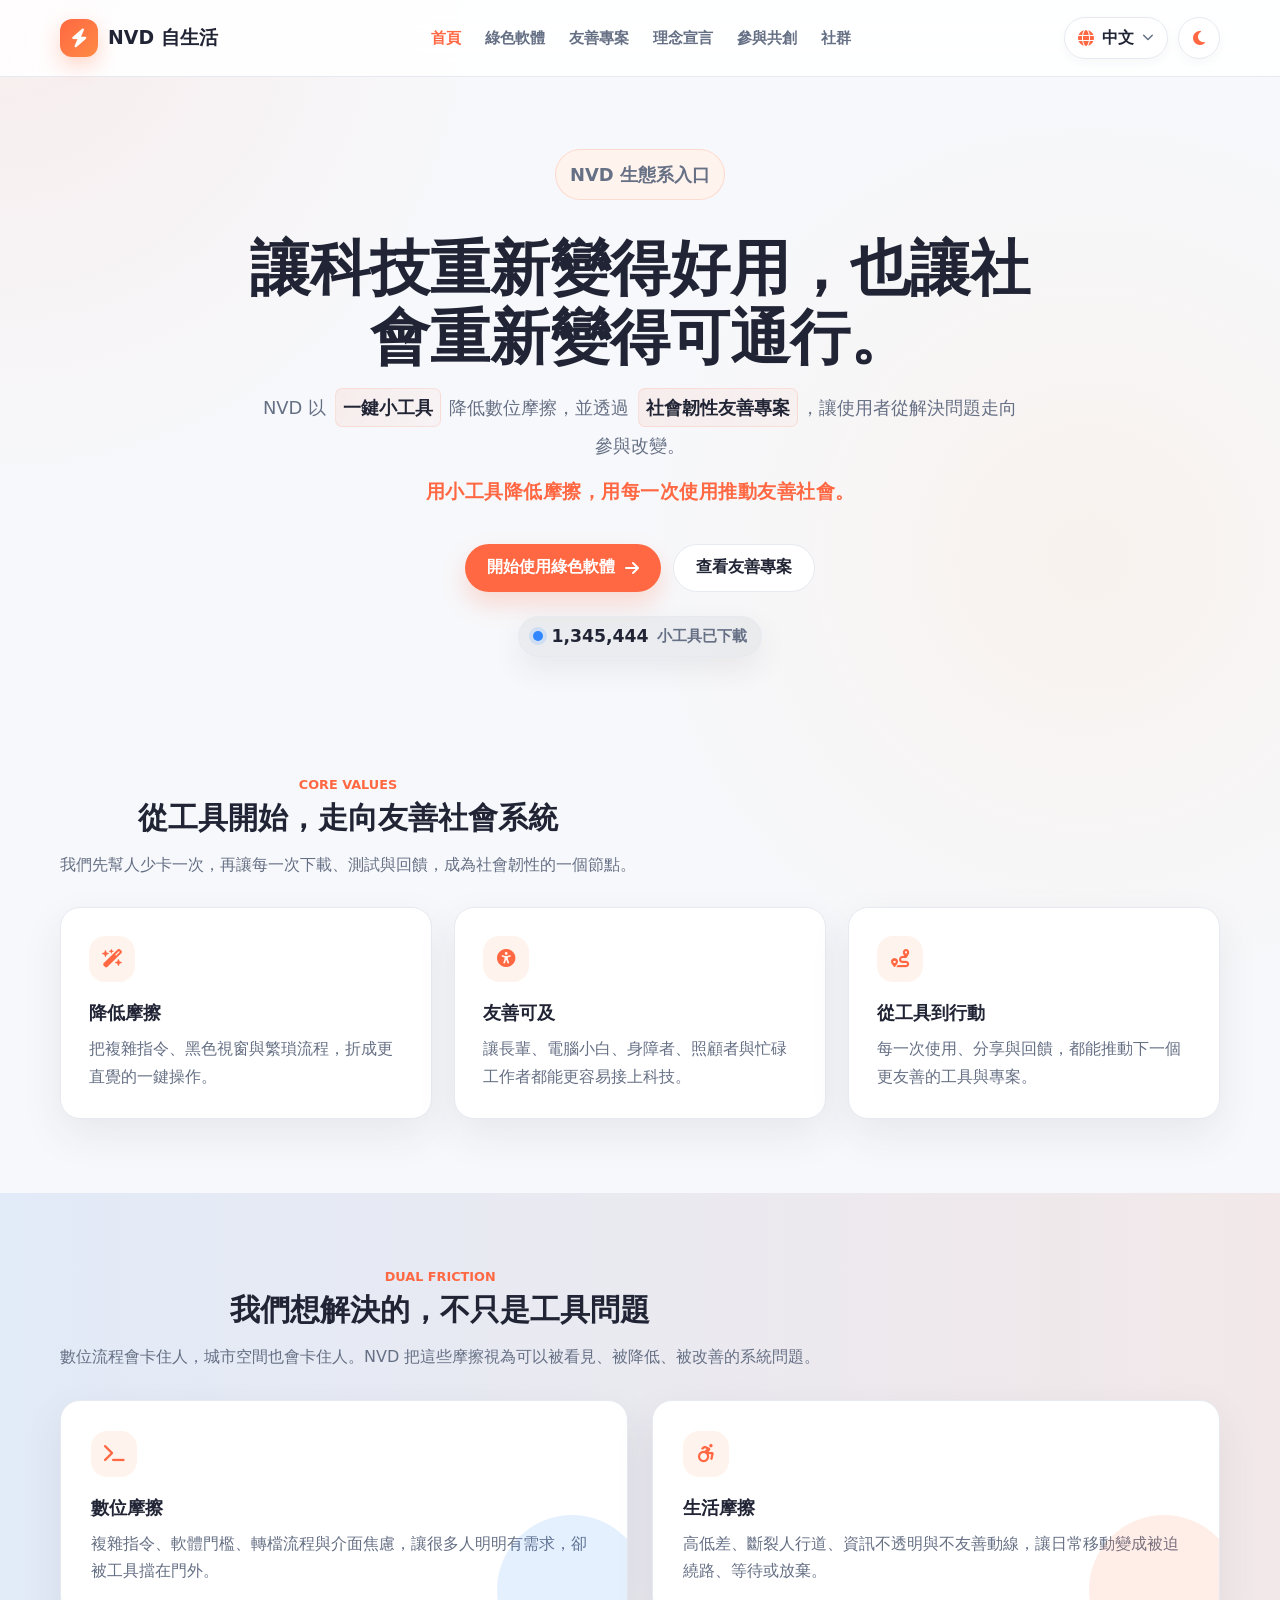
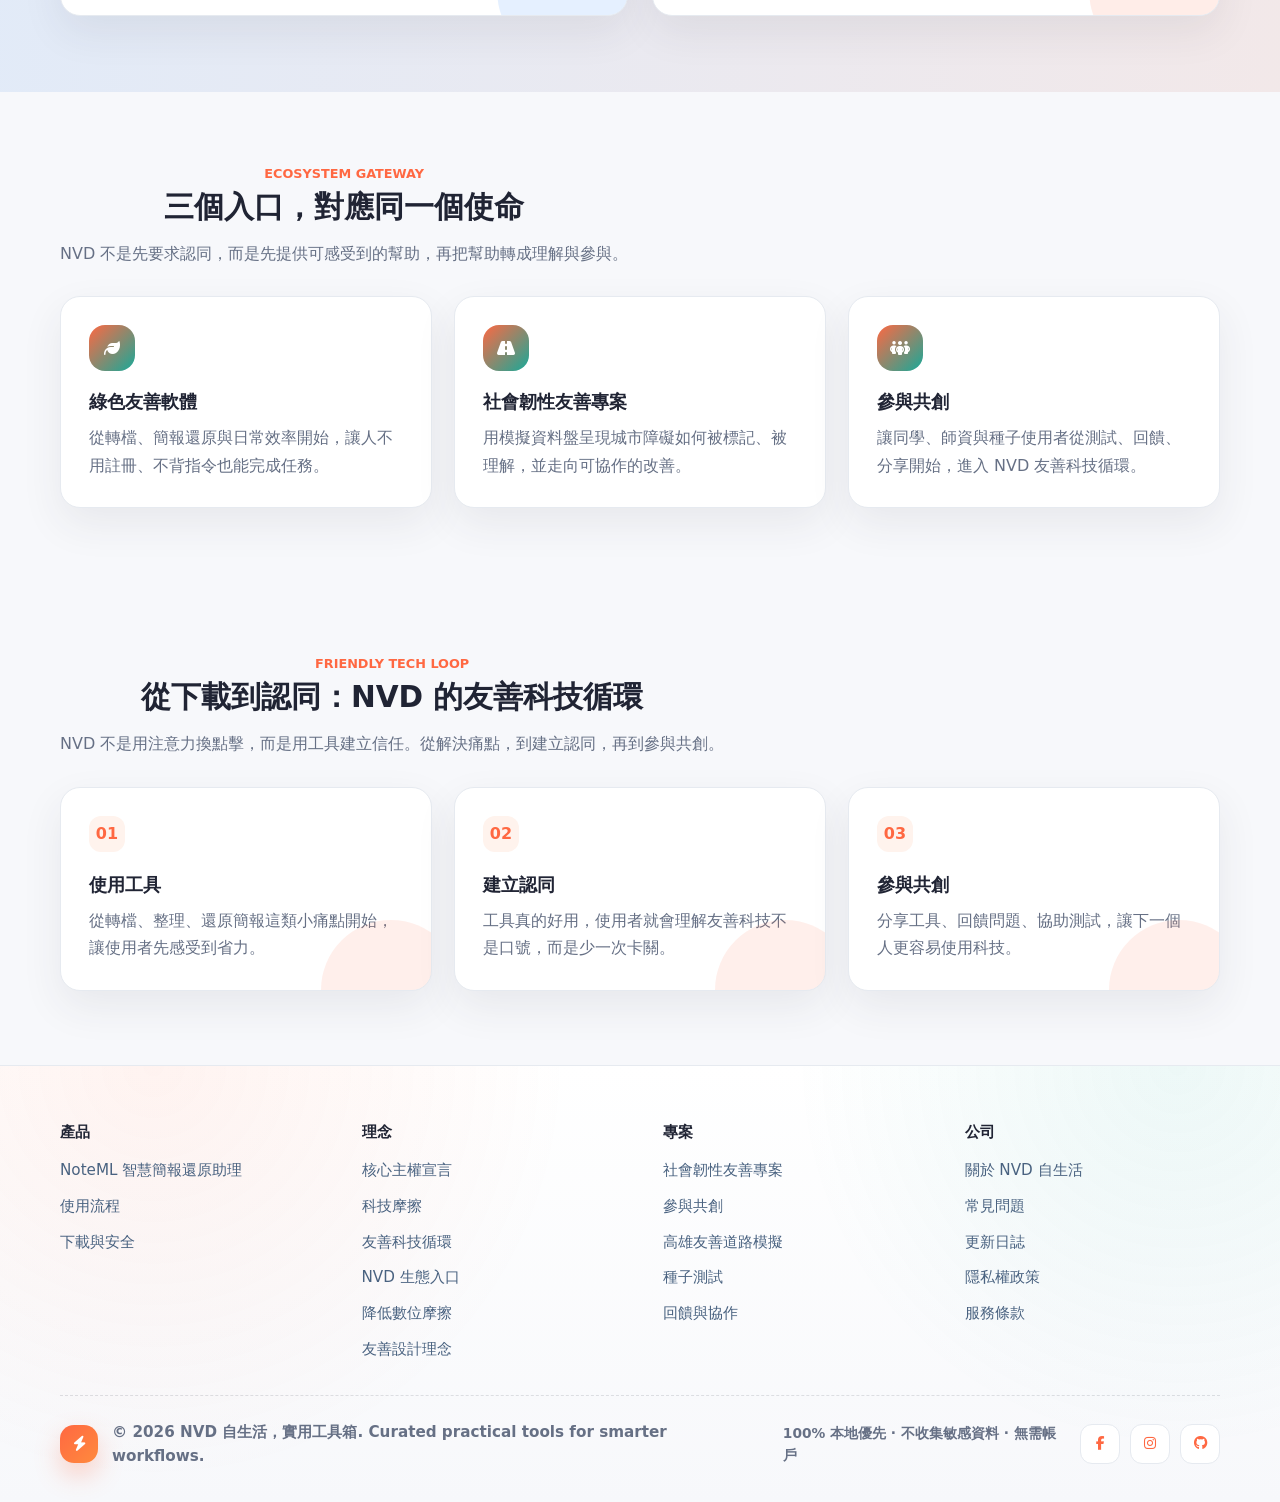
==== index.html @ e9618589 "Improve responsive layout for mobile review" ====
<!doctype html>
<html lang="zh-Hant">
  <head>
    <meta charset="UTF-8" />
    <meta name="viewport" content="width=device-width, initial-scale=1.0" />
    <meta
      http-equiv="Content-Security-Policy"
      content="default-src 'self'; base-uri 'self'; object-src 'none'; script-src 'self'; style-src 'self' https://fonts.googleapis.com https://cdnjs.cloudflare.com; font-src 'self' https://fonts.gstatic.com https://cdnjs.cloudflare.com; img-src 'self' data:; form-action 'none'; upgrade-insecure-requests"
    />
    <title>NVD 自生活，實用工具箱</title>
    <link rel="preconnect" href="https://fonts.googleapis.com" />
    <link rel="preconnect" href="https://fonts.gstatic.com" crossorigin />
    <link
      href="https://fonts.googleapis.com/css2?family=Noto+Sans+TC:wght@400;500;700;800&display=swap"
      rel="stylesheet"
    />
    <link
      rel="stylesheet"
      href="https://cdnjs.cloudflare.com/ajax/libs/font-awesome/6.5.2/css/all.min.css"
      integrity="sha384-PPIZEGYM1v8zp5Py7UjFb79S58UeqCL9pYVnVPURKEqvioPROaVAJKKLzvH2rDnI"
      crossorigin="anonymous"
    />
    <link rel="stylesheet" href="styles.css?v=20260531-3" />
  </head>
  <body>
    <header class="site-header">
      <nav class="navbar container" aria-label="主要導覽">
        <a class="brand" href="index.html" aria-label="NVD 自生活首頁">
          <span class="brand-mark"><i class="fa-solid fa-bolt"></i></span>
          <span data-i18n="brandName">NVD 自生活</span>
        </a>

        <div class="nav-links" aria-label="網站選單">
          <a class="active" href="index.html" data-i18n="navHome">首頁</a>
          <a href="software.html" data-i18n="navSoftware">綠色軟體</a>
          <a href="resilience.html" data-i18n="navResilience">友善專案</a>
          <a href="manifesto.html" data-i18n="navManifesto">理念宣言</a>
          <a href="join.html" data-i18n="navLoop">參與共創</a>
          <a href="#footer" data-i18n="navCommunity">社群</a>
        </div>

        <div class="header-actions">
          <div class="language-menu" id="languageMenu">
            <button
              id="languageToggle"
              class="language-toggle"
              type="button"
              aria-haspopup="listbox"
              aria-expanded="false"
            >
              <i class="fa-solid fa-globe"></i>
              <span id="currentLanguageLabel">中文</span>
              <i class="fa-solid fa-chevron-down"></i>
            </button>
            <div class="language-options" role="listbox" aria-label="選擇語言">
              <button
                class="language-option active"
                type="button"
                role="option"
                data-language="zh"
                aria-selected="true"
              >
                中文
              </button>
              <button
                class="language-option"
                type="button"
                role="option"
                data-language="en"
                aria-selected="false"
              >
                EN
              </button>
            </div>
          </div>

          <button
            id="themeToggle"
            class="theme-toggle"
            type="button"
            aria-label="切換深淺色主題"
          >
            <i class="fa-solid fa-moon"></i>
          </button>
        </div>
      </nav>
    </header>

    <main>
      <section class="hero">
        <div class="hero-inner container">
          <p class="hero-kicker" data-i18n="heroKicker">NVD 生態系入口</p>
          <h1 data-i18n="heroTitle">
            讓科技重新變得好用，也讓社會重新變得可通行。
          </h1>
          <p class="hero-subtitle" data-i18n="heroSubtitle">
            NVD 以 <strong>一鍵小工具</strong> 降低數位摩擦，並透過
            <strong>社會韌性友善專案</strong
            >，讓使用者從解決問題走向參與改變。<span class="tagline"
              >用小工具降低摩擦，用每一次使用推動友善社會。</span
            >
          </p>

          <div class="hero-actions">
            <a class="primary-link-btn" href="software.html">
              <span data-i18n="homePrimaryCta">開始使用綠色軟體</span>
              <i class="fa-solid fa-arrow-right"></i>
            </a>
            <a
              class="secondary-link-btn"
              href="resilience.html"
              data-i18n="homeSecondaryCta"
              >查看友善專案</a
            >
          </div>

          <div class="hero-stats" aria-label="檔案處理計數">
            <span class="stat-dot" aria-hidden="true"></span>
            <strong id="processedFilesCount">1,312,619</strong>
            <span data-i18n="statsProcessedFiles">小工具已下載</span>
          </div>
        </div>
      </section>

      <section
        id="values"
        class="values-section container"
        aria-labelledby="valuesTitle"
      >
        <div class="section-heading centered-heading">
          <div>
            <p class="eyebrow" data-i18n="valuesEyebrow">Core Values</p>
            <h2 id="valuesTitle" data-i18n="valuesTitle">
              從工具開始，走向友善社會系統
            </h2>
            <p class="section-lead" data-i18n="valuesLead">
              我們先幫人少卡一次，再讓每一次下載、測試與回饋，成為社會韌性的一個節點。
            </p>
          </div>
        </div>

        <div class="values-grid">
          <article class="value-card">
            <span class="value-icon"
              ><i class="fa-solid fa-wand-magic-sparkles"></i
            ></span>
            <h3 data-i18n="valueFrictionTitle">降低摩擦</h3>
            <p data-i18n="valueFrictionText">
              把複雜指令、黑色視窗與繁瑣流程，折成更直覺的一鍵操作。
            </p>
          </article>
          <article class="value-card">
            <span class="value-icon"
              ><i class="fa-solid fa-universal-access"></i
            ></span>
            <h3 data-i18n="valueAccessTitle">友善可及</h3>
            <p data-i18n="valueAccessText">
              讓長輩、電腦小白、身障者、照顧者與忙碌工作者都能更容易接上科技。
            </p>
          </article>
          <article class="value-card">
            <span class="value-icon"><i class="fa-solid fa-route"></i></span>
            <h3 data-i18n="valueActionTitle">從工具到行動</h3>
            <p data-i18n="valueActionText">
              每一次使用、分享與回饋，都能推動下一個更友善的工具與專案。
            </p>
          </article>
        </div>
      </section>

      <section id="friction" class="dual-friction-section">
        <div class="container">
          <div class="section-heading centered-heading">
            <div>
              <p class="eyebrow" data-i18n="dualFrictionEyebrow">
                Dual Friction
              </p>
              <h2 data-i18n="dualFrictionTitle">
                我們想解決的，不只是工具問題
              </h2>
              <p class="section-lead" data-i18n="dualFrictionLead">
                數位流程會卡住人，城市空間也會卡住人。NVD
                把這些摩擦視為可以被看見、被降低、被改善的系統問題。
              </p>
            </div>
          </div>

          <div class="dual-friction-grid">
            <article class="dual-friction-card digital-card">
              <span class="dual-friction-icon"
                ><i class="fa-solid fa-terminal"></i
              ></span>
              <h3 data-i18n="digitalFrictionTitle">數位摩擦</h3>
              <p data-i18n="digitalFrictionText">
                複雜指令、軟體門檻、轉檔流程與介面焦慮，讓很多人明明有需求，卻被工具擋在門外。
              </p>
            </article>
            <article class="dual-friction-card physical-card">
              <span class="dual-friction-icon"
                ><i class="fa-solid fa-wheelchair-move"></i
              ></span>
              <h3 data-i18n="physicalFrictionTitle">生活摩擦</h3>
              <p data-i18n="physicalFrictionText">
                高低差、斷裂人行道、資訊不透明與不友善動線，讓日常移動變成被迫繞路、等待或放棄。
              </p>
            </article>
          </div>
        </div>
      </section>

      <section
        id="gateway"
        class="gateway-section container"
        aria-labelledby="gatewayTitle"
      >
        <div class="section-heading centered-heading">
          <div>
            <p class="eyebrow" data-i18n="gatewayEyebrow">Ecosystem Gateway</p>
            <h2 id="gatewayTitle" data-i18n="gatewayTitle">
              三個入口，對應同一個使命
            </h2>
            <p class="section-lead" data-i18n="gatewayLead">
              NVD
              不是先要求認同，而是先提供可感受到的幫助，再把幫助轉成理解與參與。
            </p>
          </div>
        </div>

        <div class="gateway-grid">
          <a class="gateway-card" href="software.html">
            <span><i class="fa-solid fa-leaf"></i></span>
            <h3 data-i18n="gatewaySoftwareTitle">綠色友善軟體</h3>
            <p data-i18n="gatewaySoftwareText">
              從轉檔、簡報還原與日常效率開始，讓人不用註冊、不背指令也能完成任務。
            </p>
          </a>
          <a class="gateway-card" href="resilience.html">
            <span><i class="fa-solid fa-road"></i></span>
            <h3 data-i18n="gatewayResilienceTitle">社會韌性友善專案</h3>
            <p data-i18n="gatewayResilienceText">
              用模擬資料盤呈現城市障礙如何被標記、被理解，並走向可協作的改善。
            </p>
          </a>
          <a class="gateway-card" href="join.html">
            <span><i class="fa-solid fa-people-group"></i></span>
            <h3 data-i18n="gatewayJoinTitle">參與共創</h3>
            <p data-i18n="gatewayJoinText">
              讓同學、師資與種子使用者從測試、回饋、分享開始，進入 NVD
              友善科技循環。
            </p>
          </a>
        </div>
      </section>

      <section
        id="loop"
        class="loop-section container"
        aria-labelledby="loopTitle"
      >
        <div class="section-heading centered-heading">
          <div>
            <p class="eyebrow" data-i18n="loopEyebrow">Friendly Tech Loop</p>
            <h2 id="loopTitle" data-i18n="loopTitle">
              從下載到認同：NVD 的友善科技循環
            </h2>
            <p class="section-lead" data-i18n="loopLead">
              NVD
              不是用注意力換點擊，而是用工具建立信任。從解決痛點，到建立認同，再到參與共創。
            </p>
          </div>
        </div>
        <div class="loop-grid">
          <article class="loop-card">
            <span>01</span>
            <h3 data-i18n="loopUseTitle">使用工具</h3>
            <p data-i18n="loopUseText">
              從轉檔、整理、還原簡報這類小痛點開始，讓使用者先感受到省力。
            </p>
          </article>
          <article class="loop-card">
            <span>02</span>
            <h3 data-i18n="loopTrustTitle">建立認同</h3>
            <p data-i18n="loopTrustText">
              工具真的好用，使用者就會理解友善科技不是口號，而是少一次卡關。
            </p>
          </article>
          <article class="loop-card">
            <span>03</span>
            <h3 data-i18n="loopCoCreateTitle">參與共創</h3>
            <p data-i18n="loopCoCreateText">
              分享工具、回饋問題、協助測試，讓下一個人更容易使用科技。
            </p>
          </article>
        </div>
      </section>
    </main>

    <footer id="footer" class="site-footer">
      <div class="container">
        <div class="footer-top">
          <div class="footer-grid" aria-label="頁尾導覽">
            <section class="footer-column">
              <h2 data-i18n="footerProductsTitle">產品</h2>
              <ul>
                <li>
                  <a href="software.html#product" data-i18n="footerProductTools"
                    >NoteML 智慧簡報還原助理</a
                  >
                </li>
                <li>
                  <a
                    href="software.html#workflow"
                    data-i18n="footerProductConverter"
                    >使用流程</a
                  >
                </li>
                <li>
                  <a
                    href="software.html#security"
                    data-i18n="footerProductSlides"
                    >下載與安全</a
                  >
                </li>
              </ul>
            </section>

            <section class="footer-column">
              <h2 data-i18n="footerGuidesTitle">理念</h2>
              <ul>
                <li>
                  <a
                    href="manifesto.html#manifesto"
                    data-i18n="footerGuideQuickStart"
                    >核心主權宣言</a
                  >
                </li>
                <li>
                  <a
                    href="manifesto.html#friction"
                    data-i18n="footerGuideRightClick"
                    >科技摩擦</a
                  >
                </li>
                <li>
                  <a href="join.html#loop" data-i18n="footerGuideSlides"
                    >友善科技循環</a
                  >
                </li>
                <li>
                  <a href="index.html#gateway" data-i18n="footerGuideFriction"
                    >NVD 生態入口</a
                  >
                </li>
                <li>
                  <a
                    href="manifesto.html#friction"
                    data-i18n="footerGuidePrivacy"
                    >降低數位摩擦</a
                  >
                </li>
                <li>
                  <a
                    href="manifesto.html#manifesto"
                    data-i18n="footerGuideElderFriendly"
                    >友善設計理念</a
                  >
                </li>
              </ul>
            </section>

            <section class="footer-column">
              <h2 data-i18n="footerCompareTitle">專案</h2>
              <ul>
                <li>
                  <a
                    href="resilience.html#resilience"
                    data-i18n="footerCompareNvdVsCommand"
                    >社會韌性友善專案</a
                  >
                </li>
                <li>
                  <a href="join.html#loop" data-i18n="footerCompareNvdVsManual"
                    >參與共創</a
                  >
                </li>
                <li>
                  <a
                    href="resilience.html#resilience"
                    data-i18n="footerCompareNvdVsOnline"
                    >高雄友善道路模擬</a
                  >
                </li>
                <li>
                  <a href="join.html#loop" data-i18n="footerComparePptx"
                    >種子測試</a
                  >
                </li>
                <li>
                  <a href="join.html#loop" data-i18n="footerCompareWorkflow"
                    >回饋與協作</a
                  >
                </li>
              </ul>
            </section>

            <section class="footer-column">
              <h2 data-i18n="footerCompanyTitle">公司</h2>
              <ul>
                <li>
                  <a
                    href="manifesto.html#manifesto"
                    data-i18n="footerCompanyAbout"
                    >關於 NVD 自生活</a
                  >
                </li>
                <li>
                  <a href="software.html#workflow" data-i18n="footerCompanyFaq"
                    >常見問題</a
                  >
                </li>
                <li>
                  <a
                    href="software.html#product"
                    data-i18n="footerCompanyUpdates"
                    >更新日誌</a
                  >
                </li>
                <li>
                  <a
                    href="#privacy"
                    data-legal-modal="privacy"
                    data-i18n="footerCompanyPrivacy"
                    >隱私權政策</a
                  >
                </li>
                <li>
                  <a
                    href="#terms"
                    data-legal-modal="terms"
                    data-i18n="footerCompanyTerms"
                    >服務條款</a
                  >
                </li>
              </ul>
            </section>
          </div>
        </div>

        <div class="footer-bottom">
          <div class="footer-brand">
            <span class="footer-logo" aria-hidden="true"
              ><i class="fa-solid fa-bolt"></i
            ></span>
            <p data-i18n="footerCopy">
              © 2026 NVD 自生活，實用工具箱. Curated practical tools for smarter
              workflows.
            </p>
          </div>
          <div class="footer-meta">
            <span data-i18n="footerPrivacyNote"
              >100% 本地優先 · 不收集敏感資料 · 無需帳戶</span
            >
            <div class="social-links" aria-label="社群連結">
              <a href="#" aria-label="Facebook"
                ><i class="fa-brands fa-facebook-f"></i
              ></a>
              <a href="#" aria-label="Instagram"
                ><i class="fa-brands fa-instagram"></i
              ></a>
              <a href="#" aria-label="GitHub"
                ><i class="fa-brands fa-github"></i
              ></a>
            </div>
          </div>
        </div>
      </div>
    </footer>

    <div
      id="guideModal"
      class="modal-backdrop"
      aria-hidden="true"
      aria-modal="true"
      role="dialog"
      aria-labelledby="modalTitle"
    >
      <div class="modal-content">
        <div class="modal-header">
          <h2 id="modalTitle">
            <i class="fa-regular fa-circle-question"></i>
            <span data-i18n="modalTitle">使用說明手冊</span>
          </h2>
          <button
            id="closeModalBtn"
            class="modal-close-icon-btn"
            aria-label="關閉視窗"
          >
            &times;
          </button>
        </div>
        <div class="modal-body">
          <section class="modal-section">
            <h3 data-i18n="modalStepsTitle">極簡 3 步驟輕鬆上手</h3>
            <ol class="step-list">
              <li>
                <span class="step-number">1</span>
                <div>
                  <strong data-i18n="stepOneTitle">選功能與下載</strong>
                  <p data-i18n="stepOneText">
                    在網站中選擇您需要的工具分類，點擊直達連結或下載點取得工具。
                  </p>
                </div>
              </li>
              <li>
                <span class="step-number">2</span>
                <div>
                  <strong data-i18n="stepTwoTitle">一鍵自動化</strong>
                  <p data-i18n="stepTwoText">
                    程式皆經過極簡設計，開啟後只需一鍵點擊，便能自動啟動處理流程。
                  </p>
                </div>
              </li>
              <li>
                <span class="step-number">3</span>
                <div>
                  <strong data-i18n="stepThreeTitle">直達結果下載</strong>
                  <p data-i18n="stepThreeText">
                    無任何繁雜設定，處理完成的檔案將自動輸出，即刻下載並投入工作。
                  </p>
                </div>
              </li>
            </ol>
          </section>

          <section class="modal-section">
            <h3 data-i18n="faqTitle">常見問題 FAQ</h3>
            <div class="faq-group">
              <div class="faq-item">
                <h4 data-i18n="faqOneQuestion">
                  Q: 使用這些工具需要付費或註冊嗎？
                </h4>
                <p data-i18n="faqOneAnswer">
                  本站推薦的部分客製工具提供免費下載，其餘外部工具則視原廠政策而定，多數均有免註冊免費體驗額度。
                </p>
              </div>
              <div class="faq-item">
                <h4 data-i18n="faqTwoQuestion">
                  Q: 開啟打包工具時若被防毒軟體攔截該怎麼辦？
                </h4>
                <p data-i18n="faqTwoAnswer">
                  由於本地工具通常是獨立可執行檔，Windows Defender
                  等可能會出現誤報。若您信任來源，可依系統提示選擇仍要執行。
                </p>
              </div>
              <div class="faq-item">
                <h4 data-i18n="faqThreeQuestion">
                  Q: 下載 EXE 工具前需要注意什麼？
                </h4>
                <p data-i18n="faqThreeAnswer">
                  請只從本站卡片提供的官方連結下載，下載後可先使用防毒軟體掃描。若系統跳出未知來源提醒，請確認檔名與來源後再執行。
                </p>
              </div>
            </div>
          </section>
        </div>
        <div class="modal-footer">
          <button
            id="modalConfirmBtn"
            class="modal-btn-primary"
            data-i18n="modalConfirm"
          >
            我知道了
          </button>
        </div>
      </div>
    </div>

    <div
      id="legalModal"
      class="modal-backdrop"
      aria-hidden="true"
      aria-modal="true"
      role="dialog"
      aria-labelledby="legalModalTitle"
    >
      <div class="modal-content legal-modal-content">
        <div class="modal-header">
          <h2 id="legalModalTitle">
            <i class="fa-solid fa-shield-halved"></i>
            <span id="legalModalTitleText" data-i18n="privacyTitle"
              >隱私權政策</span
            >
          </h2>
          <button
            id="closeLegalModalBtn"
            class="modal-close-icon-btn"
            aria-label="關閉視窗"
          >
            &times;
          </button>
        </div>
        <div class="modal-body legal-body">
          <section class="modal-section legal-panel" data-legal-panel="privacy">
            <p class="legal-updated" data-i18n="legalUpdated">
              最後更新：2026 年 5 月 30 日
            </p>
            <h3 data-i18n="privacySectionScope">我們如何保護你的資料</h3>
            <p data-i18n="privacyScopeText">
              NVD
              自生活，實用工具箱是純前端靜態網站。本網站不要求註冊帳號，也不會主動收集你的姓名、電子郵件、檔案內容或付款資料。
            </p>

            <h3 data-i18n="privacySectionStorage">本機儲存資料</h3>
            <p data-i18n="privacyStorageText">
              網站會在你的瀏覽器 localStorage
              中保存語言、深淺色主題與收藏清單，僅用於維持你的使用偏好。你可以隨時透過瀏覽器清除網站資料。
            </p>

            <h3 data-i18n="privacySectionThirdParty">第三方服務</h3>
            <p data-i18n="privacyThirdPartyText">
              本網站透過 GitHub Pages 提供頁面，並可能載入 Google Fonts、Font
              Awesome 與 Google Drive
              下載連結。這些服務可能依各自政策處理基本連線紀錄。
            </p>

            <h3 data-i18n="privacySectionDownloads">下載與工具使用</h3>
            <p data-i18n="privacyDownloadsText">
              下載工具後，請確認來源並使用防毒軟體掃描。本網站不會讀取你的本機檔案內容；外部工具或第三方網站的資料處理方式，請以該服務提供者的政策為準。
            </p>
          </section>

          <section
            class="modal-section legal-panel"
            data-legal-panel="terms"
            hidden
          >
            <p class="legal-updated" data-i18n="legalUpdated">
              最後更新：2026 年 5 月 30 日
            </p>
            <h3 data-i18n="termsSectionService">服務內容</h3>
            <p data-i18n="termsServiceText">
              本網站提供實用工具推薦、下載連結、使用說明與相關資源整理。部分連結會導向第三方網站或雲端硬碟下載頁。
            </p>

            <h3 data-i18n="termsSectionUse">使用責任</h3>
            <p data-i18n="termsUseText">
              使用者應自行確認工具是否符合需求，並遵守所在地法律與第三方服務規範。請勿使用本網站或相關工具處理、散布或侵害他人權利的內容。
            </p>

            <h3 data-i18n="termsSectionDownloads">下載風險提醒</h3>
            <p data-i18n="termsDownloadsText">
              本站會盡力維護連結與說明的正確性，但無法保證所有第三方工具、下載檔案或外部網站永久可用或完全無風險。執行可執行檔前，請先確認來源並掃描檔案。
            </p>

            <h3 data-i18n="termsSectionChanges">內容異動</h3>
            <p data-i18n="termsChangesText">
              我們可能依專案進度調整工具清單、連結、政策與條款。更新後的內容會公布於本頁，繼續使用網站即代表你了解並接受更新內容。
            </p>
          </section>
        </div>
        <div class="modal-footer">
          <button
            id="legalModalConfirmBtn"
            class="modal-btn-primary"
            data-i18n="modalConfirm"
          >
            我知道了
          </button>
        </div>
      </div>
    </div>

    <script src="script.js?v=20260531-2"></script>
  </body>
</html>
---- styles.css ----
:root {
  --bg-main: #f7f8fb;
  --bg-glow-primary: rgba(255, 103, 64, 0.08);
  --bg-glow-secondary: rgba(255, 209, 168, 0.16);
  --surface-main: #ffffff;
  --surface-soft: #fff3ed;
  --surface-muted: #f1f3f7;
  --card-bg: #ffffff;
  --card-subtle: rgba(250, 251, 252, 0.76);
  --text-main: #202434;
  --text-muted: #667085;
  --text-inverse: #ffffff;
  --border-main: #e6eaf0;
  --primary-orange: #ff6842;
  --primary-orange-dark: #e64f28;
  --accent-teal: #18a999;
  --accent-yellow: #f7b955;
  --header-bg: rgba(255, 255, 255, 0.88);
  --footer-bg: #ffffff;
  --footer-text: #667085;
  --modal-backdrop: rgba(30, 34, 48, 0.5);
  --shadow-main: 0 16px 42px rgba(45, 49, 66, 0.08);
  --shadow-hover: 0 22px 54px rgba(45, 49, 66, 0.14);
  --radius-lg: 20px;
  --radius-md: 14px;
  --max-width: 1160px;
}

body[data-theme="dark"] {
  --bg-main: #101214;
  --bg-glow-primary: rgba(255, 104, 66, 0.12);
  --bg-glow-secondary: rgba(24, 169, 153, 0.09);
  --surface-main: #1b1d21;
  --surface-soft: rgba(255, 104, 66, 0.12);
  --surface-muted: #272a30;
  --card-bg: #1b1d21;
  --card-subtle: rgba(255, 255, 255, 0.035);
  --text-main: #f3f4f6;
  --text-muted: #a5adba;
  --text-inverse: #ffffff;
  --border-main: #30343b;
  --header-bg: rgba(18, 18, 18, 0.88);
  --footer-bg: #0e0f12;
  --footer-text: rgba(255, 255, 255, 0.72);
  --modal-backdrop: rgba(0, 0, 0, 0.62);
  --shadow-main: 0 18px 46px rgba(0, 0, 0, 0.28);
  --shadow-hover: 0 24px 58px rgba(0, 0, 0, 0.38);
}

* {
  box-sizing: border-box;
}

html {
  overflow-x: clip;
  scroll-behavior: smooth;
}

body {
  min-height: 100vh;
  margin: 0;
  overflow-x: hidden;
  color: var(--text-main);
  font-family:
    "Noto Sans TC",
    system-ui,
    -apple-system,
    BlinkMacSystemFont,
    sans-serif;
  background:
    radial-gradient(
      circle at top left,
      var(--bg-glow-primary),
      transparent 30rem
    ),
    radial-gradient(
      circle at 85% 18%,
      var(--bg-glow-secondary),
      transparent 28rem
    ),
    var(--bg-main);
  transition:
    background-color 0.3s ease,
    color 0.3s ease;
}

body.modal-open {
  overflow: hidden;
}

a {
  color: inherit;
  text-decoration: none;
}

button,
input {
  font: inherit;
}

button {
  cursor: pointer;
}

.container {
  width: min(calc(100% - clamp(24px, 5vw, 48px)), var(--max-width));
  margin-inline: auto;
}

.visually-hidden {
  position: absolute !important;
  width: 1px !important;
  height: 1px !important;
  padding: 0 !important;
  margin: -1px !important;
  overflow: hidden !important;
  clip: rect(0, 0, 0, 0) !important;
  white-space: nowrap !important;
  border: 0 !important;
}

:focus-visible {
  outline: 3px solid rgba(255, 90, 43, 0.42);
  outline-offset: 3px;
}

.site-header {
  position: sticky;
  top: 0;
  z-index: 50;
  background: var(--header-bg);
  border-bottom: 1px solid var(--border-main);
  backdrop-filter: blur(20px);
  -webkit-backdrop-filter: blur(20px);
}

.navbar {
  min-height: 76px;
  display: flex;
  align-items: center;
  justify-content: space-between;
  gap: 24px;
}

.brand,
.nav-links,
.header-actions,
.submit-btn,
.language-toggle,
.theme-toggle {
  display: flex;
  align-items: center;
}

.brand {
  min-width: 0;
  gap: 10px;
  font-size: 1.18rem;
  font-weight: 800;
}

.brand-mark {
  width: 38px;
  height: 38px;
  flex: 0 0 auto;
  display: grid;
  place-items: center;
  color: var(--text-inverse);
  background: linear-gradient(135deg, var(--primary-orange), #ff8a45);
  border-radius: 12px;
  box-shadow: 0 8px 20px rgba(255, 90, 43, 0.25);
}

.nav-links {
  gap: 24px;
  color: var(--text-muted);
  font-size: 0.94rem;
  font-weight: 700;
}

.nav-links a {
  display: flex;
  align-items: center;
  flex: 0 0 auto;
  gap: 6px;
  transition: color 0.3s ease;
}

.nav-links a:hover {
  color: var(--primary-orange);
}

.nav-links a.active {
  color: var(--primary-orange);
}

.header-actions {
  flex: 0 0 auto;
  gap: 10px;
}

.language-menu {
  position: relative;
}

.language-toggle {
  gap: 8px;
  min-height: 42px;
  padding: 0 13px;
  color: var(--text-main);
  background: var(--surface-main);
  border: 1px solid var(--border-main);
  border-radius: 999px;
  box-shadow: 0 4px 12px rgba(45, 49, 66, 0.04);
  font-weight: 800;
  transition: all 0.25s ease;
}

.language-toggle:hover,
.language-menu.open .language-toggle {
  border-color: rgba(255, 90, 43, 0.38);
  transform: translateY(-1px);
}

.language-toggle i:first-child {
  color: var(--primary-orange);
}

.language-toggle i:last-child {
  color: var(--text-muted);
  font-size: 0.72rem;
  transition: transform 0.25s ease;
}

.language-menu.open .language-toggle i:last-child {
  transform: rotate(180deg);
}

.language-options {
  position: absolute;
  top: calc(100% + 8px);
  right: 0;
  z-index: 70;
  min-width: 116px;
  padding: 6px;
  background: var(--surface-main);
  border: 1px solid var(--border-main);
  border-radius: 14px;
  box-shadow: var(--shadow-main);
  opacity: 0;
  visibility: hidden;
  transform: translateY(-6px);
  transition: all 0.2s ease;
}

.language-menu.open .language-options {
  opacity: 1;
  visibility: visible;
  transform: translateY(0);
}

.language-option {
  width: 100%;
  min-height: 36px;
  padding: 0 12px;
  color: var(--text-main);
  text-align: left;
  background: transparent;
  border: 0;
  border-radius: 10px;
  font-weight: 800;
}

.language-option:hover,
.language-option.active {
  color: var(--text-inverse);
  background: var(--primary-orange);
}

.theme-toggle {
  width: 42px;
  height: 42px;
  justify-content: center;
  color: var(--primary-orange);
  background: var(--surface-main);
  border: 1px solid var(--border-main);
  border-radius: 999px;
  box-shadow: 0 4px 12px rgba(45, 49, 66, 0.04);
  transition: all 0.3s ease;
}

.theme-toggle:hover {
  transform: translateY(-2px);
  border-color: rgba(255, 90, 43, 0.38);
}

.submit-btn {
  gap: 8px;
  min-height: 44px;
  padding: 0 18px;
  color: var(--text-inverse);
  font-weight: 800;
  background: var(--primary-orange);
  border-radius: 999px;
  box-shadow: 0 8px 22px rgba(255, 90, 43, 0.22);
  transition: all 0.3s cubic-bezier(0.16, 1, 0.3, 1);
}

.submit-btn:hover {
  transform: translateY(-2px);
  background: var(--primary-orange-dark);
  box-shadow: 0 12px 28px rgba(255, 90, 43, 0.3);
}

.hero {
  padding: clamp(46px, 7vw, 72px) 0 clamp(34px, 5vw, 46px);
}

.hero-inner {
  text-align: center;
}

.hero-kicker {
  width: fit-content;
  margin: 0 auto 16px;
  padding: 8px 14px;
  color: var(--primary-orange);
  background: var(--surface-soft);
  border: 1px solid rgba(255, 90, 43, 0.16);
  border-radius: 999px;
  font-size: 0.86rem;
  font-weight: 900;
  text-transform: uppercase;
}

.hero-badge {
  display: inline-flex;
  align-items: center;
  gap: 8px;
  padding: 9px 16px;
  color: var(--primary-orange);
  background: var(--surface-soft);
  border: 1px solid rgba(255, 90, 43, 0.16);
  border-radius: 999px;
  font-size: 0.9rem;
  font-weight: 800;
}

.hero h1 {
  max-width: 800px;
  margin: 22px auto 14px;
  font-size: clamp(2.35rem, 5.1vw, 3.75rem);
  line-height: 1.15;
  font-weight: 800;
}

.hero p,
.hero-subtitle {
  max-width: 760px;
  margin: 0 auto 34px;
  color: var(--text-muted);
  font-size: clamp(0.98rem, 2.2vw, 1.12rem);
  line-height: 1.85;
}

.hero-subtitle strong {
  color: var(--text-main);
  background: linear-gradient(
    120deg,
    var(--bg-glow-primary) 0%,
    rgba(255, 90, 43, 0.03) 100%
  );
  padding: 2px 7px;
  border-radius: 7px;
  font-weight: 800;
  border: 1px solid rgba(255, 90, 43, 0.12);
  display: inline-block;
  margin: 2px 3px;
}

body[data-theme="dark"] .hero-subtitle strong {
  border-color: rgba(255, 90, 43, 0.22);
}

.hero-subtitle .tagline {
  display: block;
  margin-top: 12px;
  font-size: clamp(1.05rem, 2.4vw, 1.2rem);
  font-weight: 800;
  color: var(--primary-orange);
  letter-spacing: 0.5px;
}

.hero-actions {
  display: flex;
  flex-wrap: wrap;
  justify-content: center;
  gap: 12px;
  margin: 28px 0 6px;
}

.primary-link-btn,
.secondary-link-btn {
  min-height: 48px;
  display: inline-flex;
  align-items: center;
  justify-content: center;
  gap: 10px;
  padding: 0 22px;
  border-radius: 999px;
  font-weight: 900;
  transition: all 0.3s ease;
}

.primary-link-btn {
  color: #fff;
  background: var(--primary-orange);
  box-shadow: 0 12px 24px rgba(255, 104, 66, 0.22);
}

.secondary-link-btn {
  color: var(--text-main);
  background: var(--surface-main);
  border: 1px solid var(--border-main);
}

.primary-link-btn:hover,
.secondary-link-btn:hover {
  transform: translateY(-2px);
  box-shadow: var(--shadow-hover);
}

.search-box {
  width: min(100%, 660px);
  min-height: 60px;
  margin-inline: auto;
  padding: 0 24px;
  display: flex;
  align-items: center;
  gap: 14px;
  background: var(--surface-main);
  border: 1px solid var(--border-main);
  border-radius: var(--radius-lg);
  box-shadow: var(--shadow-main);
  transition: all 0.3s cubic-bezier(0.16, 1, 0.3, 1);
}

.search-box:focus-within {
  border-color: rgba(255, 90, 43, 0.46);
  box-shadow: 0 20px 48px rgba(255, 90, 43, 0.12);
  transform: translateY(-2px);
}

.search-box i {
  color: var(--primary-orange);
  font-size: 1.25rem;
}

.search-box input {
  width: 100%;
  color: var(--text-main);
  border: 0;
  outline: 0;
  background: transparent;
  font-size: 1.05rem;
  font-weight: 500;
}

.search-box input::placeholder {
  color: var(--text-muted);
}

.hero-stats {
  width: fit-content;
  margin: 18px auto 0;
  padding: 9px 14px;
  display: inline-flex;
  align-items: center;
  gap: 8px;
  color: var(--text-muted);
  background: rgba(15, 23, 42, 0.05);
  border: 1px solid var(--border-main);
  border-radius: 999px;
  box-shadow: 0 12px 30px rgba(45, 49, 66, 0.08);
  font-size: 0.95rem;
  font-weight: 700;
}

.hero-stats strong {
  color: var(--text-main);
  font-size: 1.08rem;
  font-weight: 900;
  letter-spacing: 0;
}

.stat-dot {
  width: 10px;
  height: 10px;
  flex: 0 0 auto;
  background: #2f86ff;
  border-radius: 50%;
  box-shadow: 0 0 0 4px rgba(47, 134, 255, 0.14);
}

body[data-theme="dark"] .hero-stats {
  color: rgba(190, 205, 229, 0.86);
  background: rgba(255, 255, 255, 0.06);
  border-color: rgba(255, 255, 255, 0.12);
  box-shadow: 0 18px 42px rgba(0, 0, 0, 0.18);
}

body[data-theme="dark"] .hero-stats strong {
  color: #f8fafc;
}

.values-section,
.loop-section,
.gateway-section {
  padding: 74px 0;
}

.centered-heading {
  justify-content: center;
  text-align: center;
}

.centered-heading > div {
  max-width: 780px;
}

.section-lead {
  max-width: 780px;
  margin: 12px 0 0;
  color: var(--text-muted);
  font-size: 1rem;
  line-height: 1.78;
}

.centered-heading .section-lead {
  margin-inline: auto;
}

.values-grid,
.loop-grid,
.gateway-grid {
  display: grid;
  grid-template-columns: repeat(3, minmax(0, 1fr));
  gap: 22px;
  margin-top: 28px;
}

.value-card,
.loop-card,
.dual-friction-card,
.gateway-card {
  background: var(--card-bg);
  border: 1px solid var(--border-main);
  border-radius: var(--radius-lg);
  box-shadow: var(--shadow-main);
}

.value-card {
  padding: 28px;
}

.gateway-card {
  padding: 28px;
  transition: all 0.3s ease;
}

.gateway-card:hover {
  transform: translateY(-4px);
  box-shadow: var(--shadow-hover);
}

.gateway-card span {
  width: 46px;
  height: 46px;
  display: grid;
  place-items: center;
  margin-bottom: 18px;
  color: #fff;
  background: linear-gradient(
    135deg,
    var(--primary-orange),
    var(--accent-teal)
  );
  border-radius: 16px;
}

.value-icon,
.dual-friction-icon {
  width: 46px;
  height: 46px;
  display: grid;
  place-items: center;
  margin-bottom: 18px;
  color: var(--primary-orange);
  background: var(--surface-soft);
  border-radius: 16px;
  font-size: 1.15rem;
}

.value-card h3,
.dual-friction-card h3,
.loop-card h3,
.gateway-card h3 {
  margin: 0 0 10px;
  color: var(--text-main);
  font-size: 1.15rem;
  font-weight: 900;
}

.value-card p,
.dual-friction-card p,
.loop-card p,
.gateway-card p {
  margin: 0;
  color: var(--text-muted);
  line-height: 1.72;
}

.dual-friction-section {
  padding: 76px 0;
  background:
    linear-gradient(90deg, rgba(47, 134, 255, 0.08), rgba(255, 104, 66, 0.08)),
    var(--surface-muted);
}

body[data-theme="dark"] .dual-friction-section {
  background:
    linear-gradient(90deg, rgba(47, 134, 255, 0.08), rgba(255, 104, 66, 0.1)),
    rgba(255, 255, 255, 0.025);
}

.dual-friction-grid {
  display: grid;
  grid-template-columns: repeat(2, minmax(0, 1fr));
  gap: 24px;
  margin-top: 28px;
}

.dual-friction-card {
  position: relative;
  overflow: hidden;
  padding: 30px;
}

.dual-friction-card::after {
  content: "";
  position: absolute;
  right: -20px;
  bottom: -50px;
  width: 150px;
  height: 150px;
  border-radius: 50%;
  opacity: 0.12;
}

.digital-card::after {
  background: #2f86ff;
}

.physical-card::after {
  background: var(--primary-orange);
}

.filter-section {
  padding: 74px 0 18px;
}

.section-heading {
  display: flex;
  align-items: flex-end;
  justify-content: space-between;
  gap: 18px;
  margin-bottom: 20px;
}

.eyebrow {
  margin: 0 0 6px;
  color: var(--primary-orange);
  font-size: 0.8rem;
  font-weight: 800;
  text-transform: uppercase;
}

.section-heading h2 {
  margin: 0;
  font-size: clamp(1.4rem, 3vw, 1.85rem);
  font-weight: 800;
}

.result-count {
  flex: 0 0 auto;
  color: var(--text-muted);
  font-size: 0.92rem;
  font-weight: 800;
  background: var(--surface-muted);
  padding: 6px 14px;
  border-radius: 999px;
}

.category-tabs {
  display: flex;
  gap: 12px;
  overflow-x: auto;
  padding: 4px 2px 14px;
  scrollbar-width: none;
}

.category-tabs::-webkit-scrollbar {
  display: none;
}

.category-tab {
  flex: 0 0 auto;
  min-height: 42px;
  padding: 0 20px;
  color: var(--text-muted);
  font-weight: 800;
  background: var(--surface-main);
  border: 1px solid var(--border-main);
  border-radius: 999px;
  box-shadow: 0 4px 12px rgba(45, 49, 66, 0.03);
  transition: all 0.3s ease;
}

.category-tab:hover,
.category-tab.active {
  color: var(--text-inverse);
  background: var(--text-main);
  border-color: var(--text-main);
  transform: translateY(-2px);
  box-shadow: 0 8px 20px rgba(45, 49, 66, 0.15);
}

.category-tab-icon {
  margin-right: 6px;
  color: var(--primary-orange);
}

body[data-theme="dark"] .category-tab:hover,
body[data-theme="dark"] .category-tab.active {
  color: #121212;
  background: #f3f4f6;
  border-color: #f3f4f6;
}

.tools-section {
  padding: 12px 0 72px;
}

.tool-grid {
  display: grid;
  grid-template-columns: repeat(3, minmax(0, 1fr));
  gap: 24px;
}

.tool-card {
  position: relative;
  display: flex;
  flex-direction: column;
  background: var(--card-bg);
  border: 1px solid var(--border-main);
  border-radius: var(--radius-lg);
  box-shadow: var(--shadow-main);
  transition: all 0.4s cubic-bezier(0.16, 1, 0.3, 1);
  overflow: hidden;
}

.tool-card:hover {
  transform: translateY(-6px);
  box-shadow: var(--shadow-hover);
}

.card-header-visual {
  position: relative;
  height: 104px;
  display: flex;
  align-items: center;
  justify-content: center;
  background: linear-gradient(135deg, #fff1e9, #f8fafc);
  border-bottom: 1px solid var(--border-main);
  overflow: hidden;
}

.card-visual-gradient {
  position: absolute;
  inset: 0;
  background:
    radial-gradient(
      circle at 18% 16%,
      rgba(255, 104, 66, 0.16),
      transparent 34%
    ),
    radial-gradient(
      circle at 80% 28%,
      rgba(247, 185, 85, 0.12),
      transparent 36%
    ),
    linear-gradient(135deg, rgba(255, 255, 255, 0.15), rgba(255, 104, 66, 0.04));
  z-index: 1;
}

body[data-theme="dark"] .card-header-visual {
  background: linear-gradient(135deg, #241d1a, #1d2525);
}

body[data-theme="dark"] .card-visual-gradient {
  background:
    radial-gradient(
      circle at 18% 16%,
      rgba(255, 104, 66, 0.18),
      transparent 34%
    ),
    radial-gradient(
      circle at 80% 28%,
      rgba(24, 169, 153, 0.12),
      transparent 36%
    ),
    linear-gradient(135deg, rgba(255, 255, 255, 0.03), rgba(255, 104, 66, 0.03));
}

.tool-icon-badge {
  position: relative;
  z-index: 2;
  width: 58px;
  height: 58px;
  display: grid;
  place-items: center;
  background: var(--surface-main);
  color: var(--primary-orange);
  border: 1px solid var(--border-main);
  border-radius: 16px;
  font-size: 1.7rem;
  box-shadow: 0 8px 22px rgba(45, 49, 66, 0.08);
}

.tool-icon-badge.theme-0 {
  color: #ff6842;
}

.tool-icon-badge.theme-1 {
  color: #f28c38;
}

.tool-icon-badge.theme-2 {
  color: #18a999;
}

.tool-icon-badge.theme-3 {
  color: #8b6f5a;
}

.card-body {
  padding: 20px 20px 0;
  display: flex;
  flex: 1;
  flex-direction: column;
}

.tag-list {
  display: flex;
  flex-wrap: wrap;
  gap: 8px;
  margin-bottom: 14px;
}

.tag {
  padding: 4px 10px;
  color: var(--text-muted);
  background: var(--surface-muted);
  border: 1px solid var(--border-main);
  border-radius: 999px;
  font-size: 0.76rem;
  font-weight: 800;
}

.tool-title {
  margin: 0 0 8px;
  color: var(--text-main);
  font-size: 1.22rem;
  font-weight: 800;
  line-height: 1.4;
}

.tool-desc {
  display: -webkit-box;
  -webkit-box-orient: vertical;
  -webkit-line-clamp: 3;
  line-clamp: 3;
  overflow: hidden;
  margin: 0;
  color: var(--text-muted);
  font-size: 0.92rem;
  line-height: 1.65;
}

.card-footer {
  margin-top: 20px;
  padding: 16px 20px 20px;
  display: flex;
  align-items: center;
  justify-content: space-between;
  gap: 12px;
  background: var(--card-subtle);
  border-top: 1px dashed var(--border-main);
}

.favorite-btn {
  width: 44px;
  height: 44px;
  display: grid;
  place-items: center;
  color: var(--text-muted);
  background: var(--surface-main);
  border: 1px solid var(--border-main);
  border-radius: 14px;
  box-shadow: 0 4px 10px rgba(45, 49, 66, 0.03);
  transition: all 0.3s cubic-bezier(0.16, 1, 0.3, 1);
}

.favorite-btn:hover {
  color: var(--primary-orange);
  border-color: rgba(255, 90, 43, 0.32);
  transform: scale(1.05);
}

.favorite-btn.active {
  color: var(--text-inverse);
  background: var(--primary-orange);
  border-color: var(--primary-orange);
  box-shadow: 0 6px 16px rgba(255, 90, 43, 0.25);
}

.footer-actions-left {
  display: flex;
  gap: 8px;
}

.share-btn {
  width: 44px;
  height: 44px;
  display: grid;
  place-items: center;
  color: var(--text-muted);
  background: var(--surface-main);
  border: 1px solid var(--border-main);
  border-radius: 14px;
  box-shadow: 0 4px 10px rgba(45, 49, 66, 0.03);
  transition: all 0.3s cubic-bezier(0.16, 1, 0.3, 1);
}

.share-btn:hover {
  color: var(--accent-teal);
  border-color: rgba(24, 169, 153, 0.32);
  transform: scale(1.05);
}

.visit-btn {
  min-height: 44px;
  padding: 0 18px;
  display: inline-flex;
  align-items: center;
  justify-content: center;
  gap: 8px;
  color: var(--text-inverse);
  font-size: 0.92rem;
  font-weight: 800;
  background: var(--primary-orange);
  border-radius: 12px;
  box-shadow: 0 6px 14px rgba(255, 90, 43, 0.15);
  transition: all 0.3s ease;
}

.visit-btn:hover {
  background: var(--primary-orange-dark);
  box-shadow: 0 8px 18px rgba(255, 90, 43, 0.25);
  transform: translateX(2px);
}

.empty-state {
  max-width: 480px;
  margin: 40px auto 0;
  padding: 48px 24px;
  text-align: center;
  background: var(--surface-main);
  border: 1px solid var(--border-main);
  border-radius: var(--radius-lg);
  box-shadow: var(--shadow-main);
}

.empty-state i {
  color: var(--primary-orange);
  font-size: 2.5rem;
}

.empty-state h3 {
  margin: 16px 0 8px;
  font-weight: 800;
}

.empty-state p {
  margin: 0;
  color: var(--text-muted);
}

.product-hero {
  padding: clamp(54px, 8vw, 92px) 0 clamp(44px, 7vw, 78px);
}

.product-hero-layout {
  display: grid;
  grid-template-columns: minmax(0, 1.1fr) minmax(340px, 0.8fr);
  gap: clamp(28px, 5vw, 56px);
  align-items: center;
}

.product-hero-copy {
  min-width: 0;
  max-width: 680px;
}

.product-hero-copy h1 {
  margin: 18px 0;
  color: var(--text-main);
  font-size: clamp(2.25rem, 7vw, 4.85rem);
  line-height: 1.08;
  font-weight: 900;
  overflow-wrap: anywhere;
}

.product-hero-copy p {
  max-width: 620px;
  margin: 0;
  color: var(--text-muted);
  font-size: clamp(0.98rem, 1.9vw, 1.1rem);
  line-height: 1.9;
  overflow-wrap: anywhere;
}

.product-actions {
  display: flex;
  flex-wrap: wrap;
  gap: 12px;
  margin-top: 30px;
}

.product-showcase-card {
  min-width: 0;
  overflow: hidden;
  background: var(--card-bg);
  border: 1px solid var(--border-main);
  border-radius: clamp(18px, 2.6vw, 24px);
  box-shadow: var(--shadow-main);
}

.product-showcase-visual {
  position: relative;
  min-height: clamp(132px, 18vw, 176px);
  aspect-ratio: 16 / 6.8;
  display: grid;
  place-items: center;
  background:
    radial-gradient(
      circle at 22% 16%,
      rgba(255, 104, 66, 0.16),
      transparent 34%
    ),
    radial-gradient(
      circle at 84% 72%,
      rgba(24, 169, 153, 0.12),
      transparent 34%
    ),
    linear-gradient(135deg, #fff0e9, #f8fafc);
  border-bottom: 1px solid var(--border-main);
}

body[data-theme="dark"] .product-showcase-visual {
  background:
    radial-gradient(
      circle at 22% 16%,
      rgba(255, 104, 66, 0.2),
      transparent 34%
    ),
    radial-gradient(
      circle at 84% 72%,
      rgba(24, 169, 153, 0.16),
      transparent 34%
    ),
    linear-gradient(135deg, #241d1a, #1d2525);
}

.product-showcase-body {
  padding: clamp(20px, 3vw, 28px);
}

.product-showcase-kicker {
  display: block;
  margin-bottom: 12px;
  color: var(--primary-orange);
  font-size: 0.78rem;
  font-weight: 900;
  letter-spacing: 0.08em;
  text-transform: uppercase;
}

.product-showcase-body h2 {
  margin: 0 0 12px;
  color: var(--text-main);
  font-size: clamp(1.28rem, 2.4vw, 1.55rem);
  line-height: 1.35;
  font-weight: 900;
}

.product-showcase-body p {
  margin: 0;
  color: var(--text-muted);
  line-height: 1.8;
}

.product-showcase-footer {
  padding: clamp(18px, 2.6vw, 26px);
  background: var(--card-subtle);
  border-top: 1px dashed var(--border-main);
}

.product-section {
  padding: clamp(52px, 7vw, 76px) 0;
}

.product-section.alt {
  background: rgba(255, 255, 255, 0.34);
  border-block: 1px solid var(--border-main);
}

body[data-theme="dark"] .product-section.alt {
  background: rgba(255, 255, 255, 0.02);
}

.product-narrow {
  max-width: 850px;
}

.product-narrow h2,
.product-section h2 {
  margin: 10px 0 16px;
  color: var(--text-main);
  font-size: clamp(1.75rem, 4.5vw, 3.25rem);
  line-height: 1.18;
  font-weight: 900;
}

.product-narrow p,
.product-section .section-lead {
  margin: 0;
  color: var(--text-muted);
  font-size: 1.02rem;
  line-height: 1.9;
}

.product-insight-grid,
.product-feature-grid {
  display: grid;
  grid-template-columns: repeat(3, minmax(0, 1fr));
  gap: 22px;
  margin-top: 34px;
}

.product-insight-grid {
  grid-template-columns: repeat(2, minmax(0, 1fr));
}

.product-panel {
  padding: clamp(22px, 3vw, 30px);
  background: var(--card-bg);
  border: 1px solid var(--border-main);
  border-radius: clamp(16px, 2vw, 20px);
  box-shadow: var(--shadow-main);
}

.product-panel i {
  width: 42px;
  height: 42px;
  display: grid;
  place-items: center;
  margin-bottom: 20px;
  color: var(--primary-orange);
  background: var(--surface-soft);
  border: 1px solid rgba(255, 104, 66, 0.16);
  border-radius: 14px;
  font-size: 1.2rem;
}

.product-panel h3 {
  margin: 0 0 12px;
  color: var(--text-main);
  font-size: 1.2rem;
  line-height: 1.45;
  font-weight: 900;
}

.product-panel p {
  margin: 0;
  color: var(--text-muted);
  line-height: 1.8;
}

.audience-list {
  display: grid;
  grid-template-columns: repeat(2, minmax(0, 1fr));
  gap: 14px;
  margin: 34px 0 0;
  padding: 0;
  list-style: none;
}

.audience-list li {
  display: flex;
  align-items: flex-start;
  gap: 12px;
  padding: 18px;
  color: var(--text-muted);
  background: var(--card-bg);
  border: 1px solid var(--border-main);
  border-radius: 16px;
  line-height: 1.7;
  font-weight: 700;
}

.audience-list i {
  margin-top: 4px;
  color: var(--accent-teal);
}

.workflow-steps {
  display: grid;
  grid-template-columns: repeat(5, minmax(0, 1fr));
  gap: 14px;
  margin-top: 34px;
}

.workflow-step {
  padding: clamp(18px, 2.4vw, 24px);
  background: var(--card-bg);
  border: 1px solid var(--border-main);
  border-radius: 18px;
  box-shadow: 0 12px 30px rgba(45, 49, 66, 0.05);
}

.workflow-step span {
  display: inline-grid;
  width: 34px;
  height: 34px;
  place-items: center;
  margin-bottom: 18px;
  color: var(--primary-orange);
  background: var(--surface-soft);
  border-radius: 12px;
  font-size: 0.86rem;
  font-weight: 900;
}

.workflow-step h3 {
  margin: 0 0 10px;
  color: var(--text-main);
  font-size: 1.05rem;
  font-weight: 900;
}

.workflow-step p {
  margin: 0;
  color: var(--text-muted);
  font-size: 0.92rem;
  line-height: 1.72;
}

.security-callout {
  display: grid;
  grid-template-columns: auto minmax(0, 1fr);
  gap: clamp(16px, 2.4vw, 24px);
  align-items: start;
  padding: clamp(22px, 3vw, 32px);
  background:
    linear-gradient(135deg, rgba(24, 169, 153, 0.12), transparent 42%),
    var(--card-bg);
  border: 1px solid var(--border-main);
  border-radius: 22px;
  box-shadow: var(--shadow-main);
}

.security-callout i {
  width: 48px;
  height: 48px;
  display: grid;
  place-items: center;
  color: var(--accent-teal);
  background: rgba(24, 169, 153, 0.12);
  border-radius: 16px;
  font-size: 1.25rem;
}

.security-callout h2 {
  margin-top: 0;
}

.resilience-section {
  padding: 78px 0;
  background:
    radial-gradient(
      circle at 12% 18%,
      rgba(24, 169, 153, 0.14),
      transparent 28rem
    ),
    linear-gradient(180deg, var(--surface-main), var(--surface-muted));
}

body[data-theme="dark"] .resilience-section {
  background:
    radial-gradient(
      circle at 12% 18%,
      rgba(24, 169, 153, 0.12),
      transparent 28rem
    ),
    linear-gradient(
      180deg,
      rgba(255, 255, 255, 0.025),
      rgba(255, 255, 255, 0.01)
    );
}

.resilience-layout {
  display: grid;
  grid-template-columns: minmax(0, 0.9fr) minmax(320px, 1.1fr);
  gap: 34px;
  align-items: center;
}

.resilience-copy h2 {
  margin: 0 0 16px;
  color: var(--text-main);
  font-size: clamp(1.8rem, 4vw, 2.55rem);
  line-height: 1.22;
  font-weight: 900;
}

.resilience-copy p {
  margin: 0;
  color: var(--text-muted);
  line-height: 1.82;
}

.resilience-list {
  display: grid;
  gap: 12px;
  margin: 22px 0 0;
  padding: 0;
  list-style: none;
}

.resilience-list li {
  display: flex;
  align-items: flex-start;
  gap: 10px;
  color: var(--text-muted);
  line-height: 1.62;
}

.resilience-list i {
  margin-top: 5px;
  color: var(--accent-teal);
}

.resilience-dashboard {
  padding: 28px;
  color: #e8f7ff;
  background:
    linear-gradient(135deg, rgba(47, 134, 255, 0.12), rgba(24, 169, 153, 0.14)),
    #0f172a;
  border: 1px solid rgba(255, 255, 255, 0.1);
  border-radius: 24px;
  box-shadow: 0 28px 70px rgba(15, 23, 42, 0.26);
}

.dashboard-header {
  display: flex;
  align-items: center;
  gap: 10px;
  margin-bottom: 20px;
  padding-bottom: 18px;
  border-bottom: 1px solid rgba(255, 255, 255, 0.12);
}

.pulse-dot {
  width: 12px;
  height: 12px;
  background: var(--accent-teal);
  border-radius: 50%;
  box-shadow: 0 0 0 7px rgba(24, 169, 153, 0.14);
}

.metric-grid {
  display: grid;
  grid-template-columns: repeat(2, minmax(0, 1fr));
  gap: 14px;
}

.metric-card {
  padding: 18px;
  background: rgba(255, 255, 255, 0.06);
  border: 1px solid rgba(255, 255, 255, 0.1);
  border-radius: 16px;
}

.metric-card span {
  display: block;
  margin-bottom: 10px;
  color: rgba(226, 232, 240, 0.74);
  font-size: 0.9rem;
  font-weight: 800;
}

.metric-card strong {
  color: #38bdf8;
  font-size: clamp(1.55rem, 3vw, 2rem);
  letter-spacing: 1px;
}

.loop-card {
  position: relative;
  padding: 28px;
  overflow: hidden;
}

.loop-card span {
  display: inline-grid;
  place-items: center;
  width: 36px;
  height: 36px;
  margin-bottom: 20px;
  color: var(--primary-orange);
  background: var(--surface-soft);
  border-radius: 12px;
  font-weight: 900;
}

.loop-card::after {
  content: "";
  position: absolute;
  right: -30px;
  bottom: -70px;
  width: 140px;
  height: 140px;
  background: rgba(255, 104, 66, 0.1);
  border-radius: 50%;
}

.friction-section {
  padding: 74px 0 84px;
  background: linear-gradient(180deg, rgba(255, 243, 237, 0.54), transparent);
  border-top: 1px solid var(--border-main);
}

body[data-theme="dark"] .friction-section {
  background: linear-gradient(180deg, rgba(255, 104, 66, 0.04), transparent);
}

.friction-heading {
  max-width: 820px;
  margin-bottom: 28px;
}

.friction-heading h2 {
  margin: 0 0 14px;
  color: var(--text-main);
  font-size: clamp(2rem, 4vw, 3.1rem);
  line-height: 1.18;
  font-weight: 800;
}

.friction-heading > p:last-child {
  margin: 0;
  color: var(--text-muted);
  font-size: 1.02rem;
  line-height: 1.9;
}

.friction-grid {
  display: grid;
  grid-template-columns: repeat(3, minmax(0, 1fr));
  gap: 22px;
}

.friction-card {
  position: relative;
  overflow: hidden;
  background: var(--card-bg);
  border: 1px solid var(--border-main);
  border-radius: var(--radius-lg);
  box-shadow: var(--shadow-main);
  transition:
    transform 0.35s ease,
    box-shadow 0.35s ease;
}

.friction-card:hover {
  transform: translateY(-5px);
  box-shadow: var(--shadow-hover);
}

.friction-card img {
  width: 100%;
  height: 230px;
  padding: 16px;
  display: block;
  object-fit: contain;
  background: var(--surface-main);
  border-bottom: 1px solid var(--border-main);
}

.friction-card-featured img {
  transform-origin: right bottom;
  transition:
    transform 0.35s ease,
    filter 0.35s ease;
}

.friction-card-featured:hover img {
  transform: rotate(-1deg) translateY(-4px) scale(1.02);
  filter: saturate(1.08) contrast(1.03);
}

.friction-copy {
  padding: 22px;
}

.friction-copy span {
  display: inline-flex;
  width: 36px;
  height: 36px;
  align-items: center;
  justify-content: center;
  color: var(--primary-orange);
  background: var(--surface-soft);
  border-radius: 12px;
  font-weight: 800;
}

.friction-copy h3 {
  margin: 14px 0 8px;
  color: var(--text-main);
  font-size: 1.22rem;
  font-weight: 800;
}

.friction-copy p {
  margin: 0;
  color: var(--text-muted);
  line-height: 1.75;
}

.manifesto-section {
  padding: 82px 0 92px;
  background:
    radial-gradient(
      circle at 12% 0%,
      rgba(255, 104, 66, 0.09),
      transparent 28rem
    ),
    linear-gradient(180deg, transparent, rgba(255, 243, 237, 0.72));
  border-top: 1px solid var(--border-main);
}

body[data-theme="dark"] .manifesto-section {
  background:
    radial-gradient(
      circle at 12% 0%,
      rgba(255, 104, 66, 0.12),
      transparent 28rem
    ),
    linear-gradient(180deg, transparent, rgba(255, 255, 255, 0.025));
}

.manifesto-intro {
  max-width: 820px;
  margin-bottom: 30px;
}

.manifesto-intro h2 {
  margin: 0;
  color: var(--text-main);
  font-size: clamp(2rem, 4vw, 3.2rem);
  line-height: 1.18;
  font-weight: 800;
}

.manifesto-intro blockquote {
  margin: 22px 0 14px;
  color: var(--primary-orange);
  font-size: clamp(1.3rem, 2.5vw, 1.9rem);
  line-height: 1.45;
  font-weight: 800;
}

.manifesto-intro > p:last-child {
  margin: 0;
  color: var(--text-muted);
  font-size: 1.02rem;
  line-height: 1.9;
}

.manifesto-grid {
  display: grid;
  grid-template-columns: repeat(6, minmax(0, 1fr));
  gap: 18px;
}

.manifesto-card {
  min-height: 310px;
  padding: 24px;
  display: flex;
  flex-direction: column;
  background: var(--card-bg);
  border: 1px solid var(--border-main);
  border-radius: var(--radius-lg);
  box-shadow: var(--shadow-main);
}

.manifesto-card:nth-child(1),
.manifesto-card:nth-child(2),
.manifesto-card:nth-child(3) {
  grid-column: span 2;
}

.manifesto-card:nth-child(4),
.manifesto-card:nth-child(5) {
  grid-column: span 3;
}

.manifesto-index {
  width: 42px;
  height: 42px;
  display: grid;
  place-items: center;
  color: var(--primary-orange);
  background: var(--surface-soft);
  border: 1px solid rgba(255, 104, 66, 0.16);
  border-radius: 14px;
  font-weight: 800;
}

.manifesto-symbol {
  margin: 18px 0 10px;
  color: var(--text-muted);
  font-size: 0.86rem;
  line-height: 1.6;
  font-weight: 800;
}

.manifesto-card h3 {
  margin: 0 0 10px;
  color: var(--text-main);
  font-size: 1.35rem;
  font-weight: 800;
}

.manifesto-card p:last-child {
  margin: 0;
  color: var(--text-muted);
  line-height: 1.82;
}

.site-footer {
  padding: clamp(38px, 6vw, 56px) 0 clamp(28px, 4vw, 34px);
  color: var(--text-muted);
  background:
    radial-gradient(
      circle at 12% 0%,
      rgba(255, 104, 66, 0.08),
      transparent 26rem
    ),
    radial-gradient(
      circle at 92% 0%,
      rgba(24, 169, 153, 0.08),
      transparent 24rem
    ),
    linear-gradient(180deg, #ffffff 0%, #f7f8fb 100%);
  border-top: 1px solid var(--border-main);
  font-size: 0.95rem;
}

body[data-theme="dark"] .site-footer {
  color: rgba(236, 241, 248, 0.8);
  background:
    radial-gradient(
      circle at 12% 0%,
      rgba(255, 104, 66, 0.12),
      transparent 25rem
    ),
    radial-gradient(
      circle at 92% 0%,
      rgba(32, 201, 151, 0.12),
      transparent 24rem
    ),
    linear-gradient(180deg, #151821 0%, #090d14 100%);
  border-top-color: rgba(255, 104, 66, 0.18);
}

.footer-top {
  display: block;
}

.footer-grid {
  display: grid;
  grid-template-columns: repeat(4, minmax(0, 1fr));
  gap: clamp(28px, 4vw, 46px);
}

.footer-column {
  min-width: 0;
}

.footer-column h2 {
  margin: 0 0 16px;
  color: var(--text-main);
  font-size: 0.95rem;
  font-weight: 800;
}

body[data-theme="dark"] .footer-column h2 {
  color: #f8fafc;
}

.footer-column ul {
  display: grid;
  gap: 13px;
  margin: 0;
  padding: 0;
  list-style: none;
}

.footer-column a {
  color: #496280;
  line-height: 1.5;
  text-decoration: none;
  transition:
    color 0.25s ease,
    transform 0.25s ease;
}

body[data-theme="dark"] .footer-column a {
  color: rgba(182, 211, 246, 0.86);
}

.footer-column a:hover {
  color: var(--primary-orange);
  transform: translateX(4px);
}

body[data-theme="dark"] .footer-column a:hover {
  color: #ffb091;
}

.footer-bottom {
  display: flex;
  align-items: center;
  justify-content: space-between;
  gap: 24px;
  margin-top: 34px;
  padding-top: 24px;
  border-top: 1px dashed rgba(45, 49, 66, 0.14);
}

body[data-theme="dark"] .footer-bottom {
  border-top-color: rgba(255, 255, 255, 0.16);
}

.footer-brand,
.footer-meta {
  display: flex;
  align-items: center;
  gap: 14px;
}

.footer-brand p,
.footer-meta span {
  margin: 0;
  line-height: 1.6;
  font-weight: 600;
}

.footer-logo {
  width: 38px;
  height: 38px;
  display: grid;
  place-items: center;
  flex: 0 0 auto;
  color: #fff;
  background: linear-gradient(135deg, var(--primary-orange), #ff8a3d);
  border-radius: 14px;
  box-shadow: 0 12px 26px rgba(255, 104, 66, 0.28);
}

.footer-meta {
  color: var(--text-muted);
  font-size: 0.86rem;
}

body[data-theme="dark"] .footer-meta {
  color: rgba(147, 180, 224, 0.84);
}

.social-links {
  display: flex;
  gap: 10px;
}

.social-links a {
  width: 40px;
  height: 40px;
  display: grid;
  place-items: center;
  color: var(--primary-orange);
  background: #fff;
  border: 1px solid var(--border-main);
  border-radius: 12px;
  transition: all 0.3s ease;
}

body[data-theme="dark"] .social-links a {
  color: #f8fafc;
  background: rgba(255, 255, 255, 0.08);
  border-color: rgba(255, 255, 255, 0.08);
}

.social-links a:hover {
  color: #fff;
  background: var(--primary-orange);
  transform: translateY(-3px);
  box-shadow: 0 12px 24px rgba(255, 104, 66, 0.25);
}

.modal-backdrop {
  position: fixed;
  inset: 0;
  z-index: 1000;
  display: flex;
  align-items: center;
  justify-content: center;
  background-color: var(--modal-backdrop);
  backdrop-filter: blur(8px);
  -webkit-backdrop-filter: blur(8px);
  opacity: 0;
  visibility: hidden;
  transition:
    opacity 0.3s ease,
    visibility 0.3s ease;
}

.modal-backdrop.active {
  opacity: 1;
  visibility: visible;
}

.modal-content {
  width: min(90%, 620px);
  max-height: 82vh;
  display: flex;
  flex-direction: column;
  overflow: hidden;
  background: var(--surface-main);
  border: 1px solid rgba(255, 90, 43, 0.1);
  border-radius: var(--radius-lg);
  box-shadow: 0 32px 80px rgba(0, 0, 0, 0.25);
  transform: translateY(30px);
  transition: transform 0.4s cubic-bezier(0.16, 1, 0.3, 1);
}

.legal-modal-content {
  width: min(92%, 720px);
}

.modal-backdrop.active .modal-content {
  transform: translateY(0);
}

.modal-header {
  padding: 20px 24px;
  display: flex;
  align-items: center;
  justify-content: space-between;
  background: var(--surface-main);
  border-bottom: 1px solid var(--border-main);
}

.modal-header h2 {
  margin: 0;
  display: flex;
  align-items: center;
  gap: 10px;
  color: var(--text-main);
  font-size: 1.3rem;
  font-weight: 800;
}

.modal-header h2 i {
  color: var(--primary-orange);
}

.modal-close-icon-btn {
  padding: 4px;
  color: var(--text-muted);
  background: none;
  border: none;
  font-size: 1.7rem;
  line-height: 1;
  transition:
    color 0.2s ease,
    transform 0.2s ease;
}

.modal-close-icon-btn:hover {
  color: var(--primary-orange);
  transform: scale(1.1);
}

.modal-body {
  flex: 1;
  overflow-y: auto;
  padding: 24px;
}

.modal-section {
  margin-bottom: 28px;
}

.modal-section:last-child {
  margin-bottom: 0;
}

.modal-section h3 {
  margin: 0 0 16px;
  padding-left: 10px;
  color: var(--text-main);
  border-left: 4px solid var(--primary-orange);
  font-size: 1.08rem;
  font-weight: 800;
}

.legal-body .modal-section h3 {
  margin-top: 22px;
}

.legal-body .modal-section h3:first-of-type {
  margin-top: 0;
}

.legal-updated {
  margin: 0 0 18px;
  color: var(--text-muted);
  font-size: 0.88rem;
  font-weight: 700;
}

.legal-panel p:not(.legal-updated) {
  margin: 0;
  color: var(--text-muted);
  line-height: 1.78;
}

.step-list {
  margin: 0;
  padding: 0;
  display: flex;
  flex-direction: column;
  gap: 18px;
  list-style: none;
}

.step-list li {
  display: flex;
  align-items: flex-start;
  gap: 16px;
}

.step-number {
  width: 28px;
  height: 28px;
  flex: 0 0 auto;
  display: grid;
  place-items: center;
  margin-top: 2px;
  color: var(--primary-orange);
  background: var(--surface-soft);
  border: 1px solid rgba(255, 90, 43, 0.2);
  border-radius: 50%;
  font-size: 0.88rem;
  font-weight: 800;
}

.step-list li strong {
  display: block;
  margin-bottom: 4px;
  color: var(--text-main);
  font-size: 0.98rem;
}

.step-list li p,
.faq-item p {
  margin: 0;
  color: var(--text-muted);
  font-size: 0.9rem;
  line-height: 1.55;
}

.faq-group {
  display: flex;
  flex-direction: column;
  gap: 16px;
}

.faq-item h4 {
  margin: 0 0 6px;
  color: var(--text-main);
  font-size: 0.95rem;
  font-weight: 800;
}

.modal-footer {
  padding: 16px 24px;
  display: flex;
  justify-content: flex-end;
  background: var(--card-subtle);
  border-top: 1px solid var(--border-main);
}

.modal-btn-primary {
  min-height: 42px;
  padding: 0 26px;
  color: var(--text-inverse);
  font-weight: 800;
  background: var(--primary-orange);
  border: none;
  border-radius: 999px;
  box-shadow: 0 6px 16px rgba(255, 90, 43, 0.2);
  transition: all 0.3s ease;
}

.modal-btn-primary:hover {
  background: var(--primary-orange-dark);
  box-shadow: 0 10px 22px rgba(255, 90, 43, 0.3);
  transform: translateY(-1px);
}

@media (max-width: 980px) {
  .navbar {
    flex-wrap: wrap;
    padding: 12px 0;
  }

  .nav-links {
    order: 3;
    width: 100%;
    justify-content: center;
    overflow-x: auto;
    scrollbar-width: none;
    padding-bottom: 2px;
  }

  .nav-links::-webkit-scrollbar {
    display: none;
  }

  .tool-grid {
    grid-template-columns: repeat(2, minmax(0, 1fr));
    gap: 20px;
  }

  .product-insight-grid,
  .product-feature-grid {
    grid-template-columns: 1fr;
  }

  .workflow-steps {
    grid-template-columns: repeat(2, minmax(0, 1fr));
  }

  .values-grid,
  .loop-grid,
  .gateway-grid {
    grid-template-columns: 1fr;
  }

  .dual-friction-grid,
  .resilience-layout {
    grid-template-columns: 1fr;
  }

  .manifesto-grid {
    grid-template-columns: repeat(2, minmax(0, 1fr));
  }

  .friction-grid {
    grid-template-columns: 1fr;
  }

  .manifesto-card:nth-child(n) {
    grid-column: span 1;
  }

  .footer-top {
    display: block;
  }

  .footer-grid {
    grid-template-columns: repeat(2, minmax(0, 1fr));
    gap: 32px 28px;
  }

  .footer-bottom {
    align-items: flex-start;
    flex-direction: column;
  }

  .footer-meta {
    width: 100%;
    justify-content: space-between;
  }
}

@media (min-width: 641px) and (max-width: 1024px) {
  .product-hero-layout {
    grid-template-columns: minmax(0, 1fr) minmax(280px, 0.82fr);
    gap: clamp(26px, 4vw, 40px);
  }

  .product-hero-copy h1 {
    font-size: clamp(2.6rem, 6.2vw, 4.1rem);
  }

  .product-insight-grid,
  .product-feature-grid,
  .audience-list {
    grid-template-columns: repeat(2, minmax(0, 1fr));
  }

  .workflow-steps {
    grid-template-columns: repeat(3, minmax(0, 1fr));
  }

  .footer-grid {
    grid-template-columns: repeat(2, minmax(0, 1fr));
  }
}

@media (max-width: 640px) {
  .container {
    width: min(calc(100dvw - 24px), 366px, var(--max-width));
  }

  .navbar {
    min-height: 68px;
    gap: 12px;
  }

  .brand {
    font-size: 1.02rem;
  }

  .brand-mark {
    width: 34px;
    height: 34px;
  }

  .header-actions {
    gap: 8px;
  }

  .language-toggle {
    min-height: 40px;
    padding: 0 10px;
  }

  .theme-toggle {
    width: 40px;
    height: 40px;
  }

  .nav-links {
    justify-content: flex-start;
    gap: 16px;
    margin-inline: -12px;
    padding-inline: 12px;
  }

  .nav-links a {
    min-height: 36px;
  }

  .language-options {
    right: 0;
  }

  .submit-btn {
    min-height: 40px;
    padding: 0 12px;
    font-size: 0.86rem;
  }

  .hero {
    padding: 44px 0 30px;
  }

  .hero h1 {
    margin-top: 18px;
  }

  .hero-kicker {
    margin-bottom: 12px;
  }

  .search-box {
    min-height: 58px;
    padding: 0 18px;
    border-radius: 14px;
  }

  .hero-stats {
    max-width: 100%;
    flex-wrap: wrap;
    justify-content: center;
    row-gap: 4px;
    text-align: center;
  }

  .section-heading {
    align-items: flex-start;
    flex-direction: column;
    gap: 10px;
  }

  .centered-heading {
    align-items: center;
  }

  .values-section,
  .dual-friction-section,
  .resilience-section,
  .loop-section,
  .gateway-section,
  .product-section,
  .filter-section {
    padding: 52px 0;
  }

  .value-card,
  .dual-friction-card,
  .loop-card,
  .gateway-card,
  .resilience-dashboard {
    padding: 22px;
    border-radius: 16px;
  }

  .metric-grid {
    grid-template-columns: 1fr;
  }

  .tool-grid {
    grid-template-columns: 1fr;
    gap: 20px;
  }

  .product-hero {
    padding: 52px 0 44px;
  }

  .product-hero-layout {
    grid-template-columns: 1fr;
    gap: 30px;
  }

  .product-hero-copy h1 {
    font-size: clamp(1.82rem, 8.8vw, 2.55rem);
    line-height: 1.12;
    word-break: break-all;
  }

  .product-hero-copy p {
    line-height: 1.78;
    word-break: break-all;
  }

  .product-showcase-body h2,
  .product-showcase-body p {
    word-break: break-all;
  }

  .product-actions {
    flex-direction: column;
  }

  .product-actions .primary-link-btn,
  .product-actions .secondary-link-btn,
  .product-showcase-footer .visit-btn {
    width: 100%;
    justify-content: center;
  }

  .product-showcase-visual {
    min-height: 128px;
    aspect-ratio: 16 / 7.4;
  }

  .product-showcase-body,
  .product-showcase-footer,
  .product-panel,
  .security-callout {
    padding: 22px;
  }

  .audience-list,
  .workflow-steps {
    grid-template-columns: 1fr;
  }

  .security-callout {
    grid-template-columns: 1fr;
  }

  .card-header-visual {
    height: 100px;
  }

  .tool-card,
  .modal-content {
    border-radius: 16px;
  }

  .modal-content {
    max-height: 90vh;
  }

  .manifesto-section {
    padding: 56px 0 64px;
  }

  .friction-section {
    padding: 54px 0 62px;
  }

  .friction-card img {
    height: 190px;
    padding: 12px;
  }

  .manifesto-grid {
    grid-template-columns: 1fr;
  }

  .manifesto-card {
    min-height: auto;
    padding: 22px;
  }

  .site-footer {
    padding: 38px 0 28px;
  }

  .footer-grid {
    grid-template-columns: 1fr;
    gap: 24px;
  }

  .footer-column {
    padding-bottom: 2px;
  }

  .footer-bottom,
  .footer-brand,
  .footer-meta {
    align-items: flex-start;
    flex-direction: column;
  }

  .footer-meta {
    gap: 16px;
  }
}

/* ==========================================================================
   🔔 Toast Notifications (Glassmorphic)
   ========================================================================== */
.toast-container {
  position: fixed;
  bottom: 24px;
  right: 24px;
  z-index: 2000;
  display: flex;
  flex-direction: column;
  gap: 12px;
  max-width: 380px;
  width: calc(100% - 48px);
  pointer-events: none;
}

.toast {
  pointer-events: auto;
  display: flex;
  align-items: center;
  gap: 12px;
  padding: 14px 20px;
  background: rgba(255, 255, 255, 0.82);
  border: 1px solid var(--border-main);
  border-radius: 16px;
  box-shadow: 0 12px 30px rgba(45, 49, 66, 0.12);
  backdrop-filter: blur(12px);
  -webkit-backdrop-filter: blur(12px);
  transform: translateY(20px);
  opacity: 0;
  transition:
    transform 0.3s cubic-bezier(0.16, 1, 0.3, 1),
    opacity 0.3s ease;
}

.toast.show {
  transform: translateY(0);
  opacity: 1;
}

.toast i {
  font-size: 1.15rem;
  flex-shrink: 0;
}

.toast.success {
  border-left: 4px solid var(--primary-orange);
}

.toast.success i {
  color: var(--primary-orange);
}

.toast.info {
  border-left: 4px solid var(--accent-teal);
}

.toast.info i {
  color: var(--accent-teal);
}

.toast.warning {
  border-left: 4px solid var(--accent-yellow);
}

.toast.warning i {
  color: var(--accent-yellow);
}

.toast-message {
  font-size: 0.92rem;
  font-weight: 700;
  color: var(--text-main);
  line-height: 1.4;
}

.copy-buffer {
  position: fixed;
  top: -9999px;
  left: -9999px;
  width: 1px;
  height: 1px;
  opacity: 0;
}

body[data-theme="dark"] .toast {
  background: rgba(27, 29, 33, 0.85);
  border-color: var(--border-main);
  box-shadow: 0 14px 34px rgba(0, 0, 0, 0.35);
}
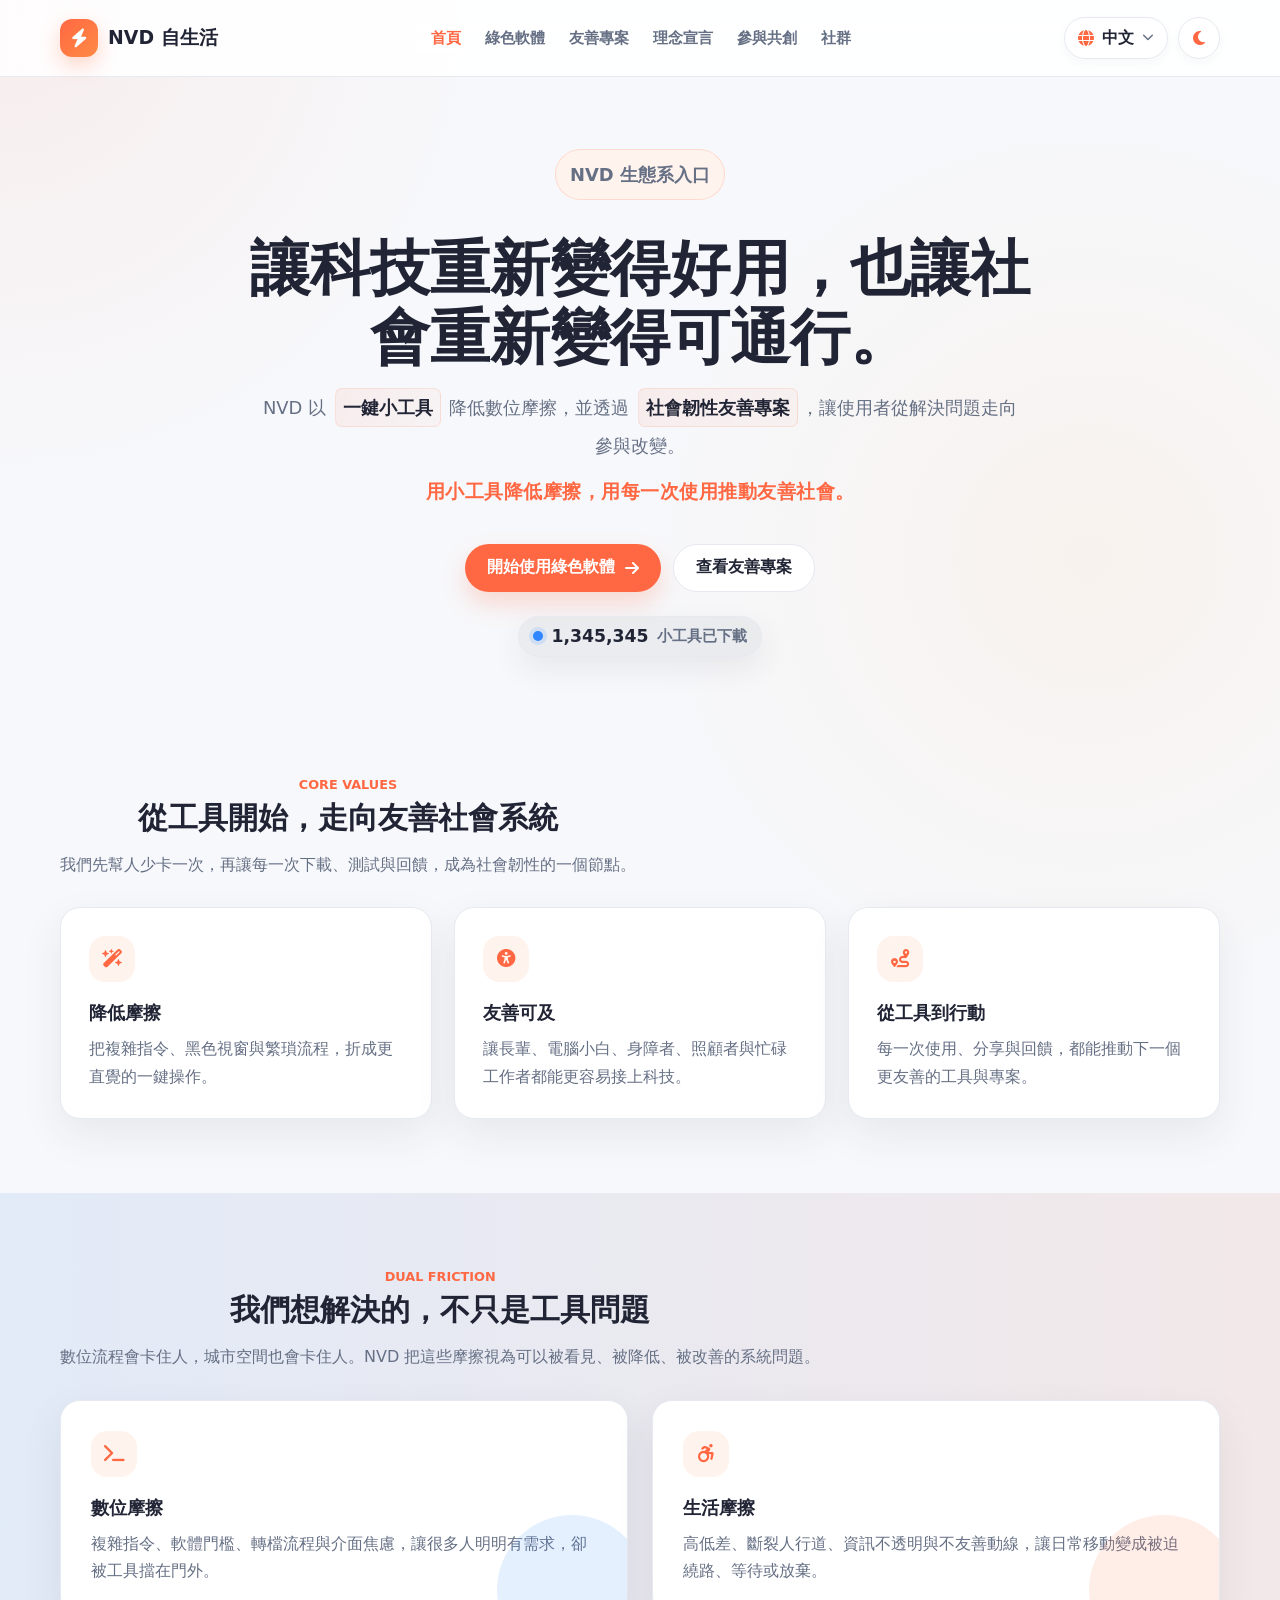
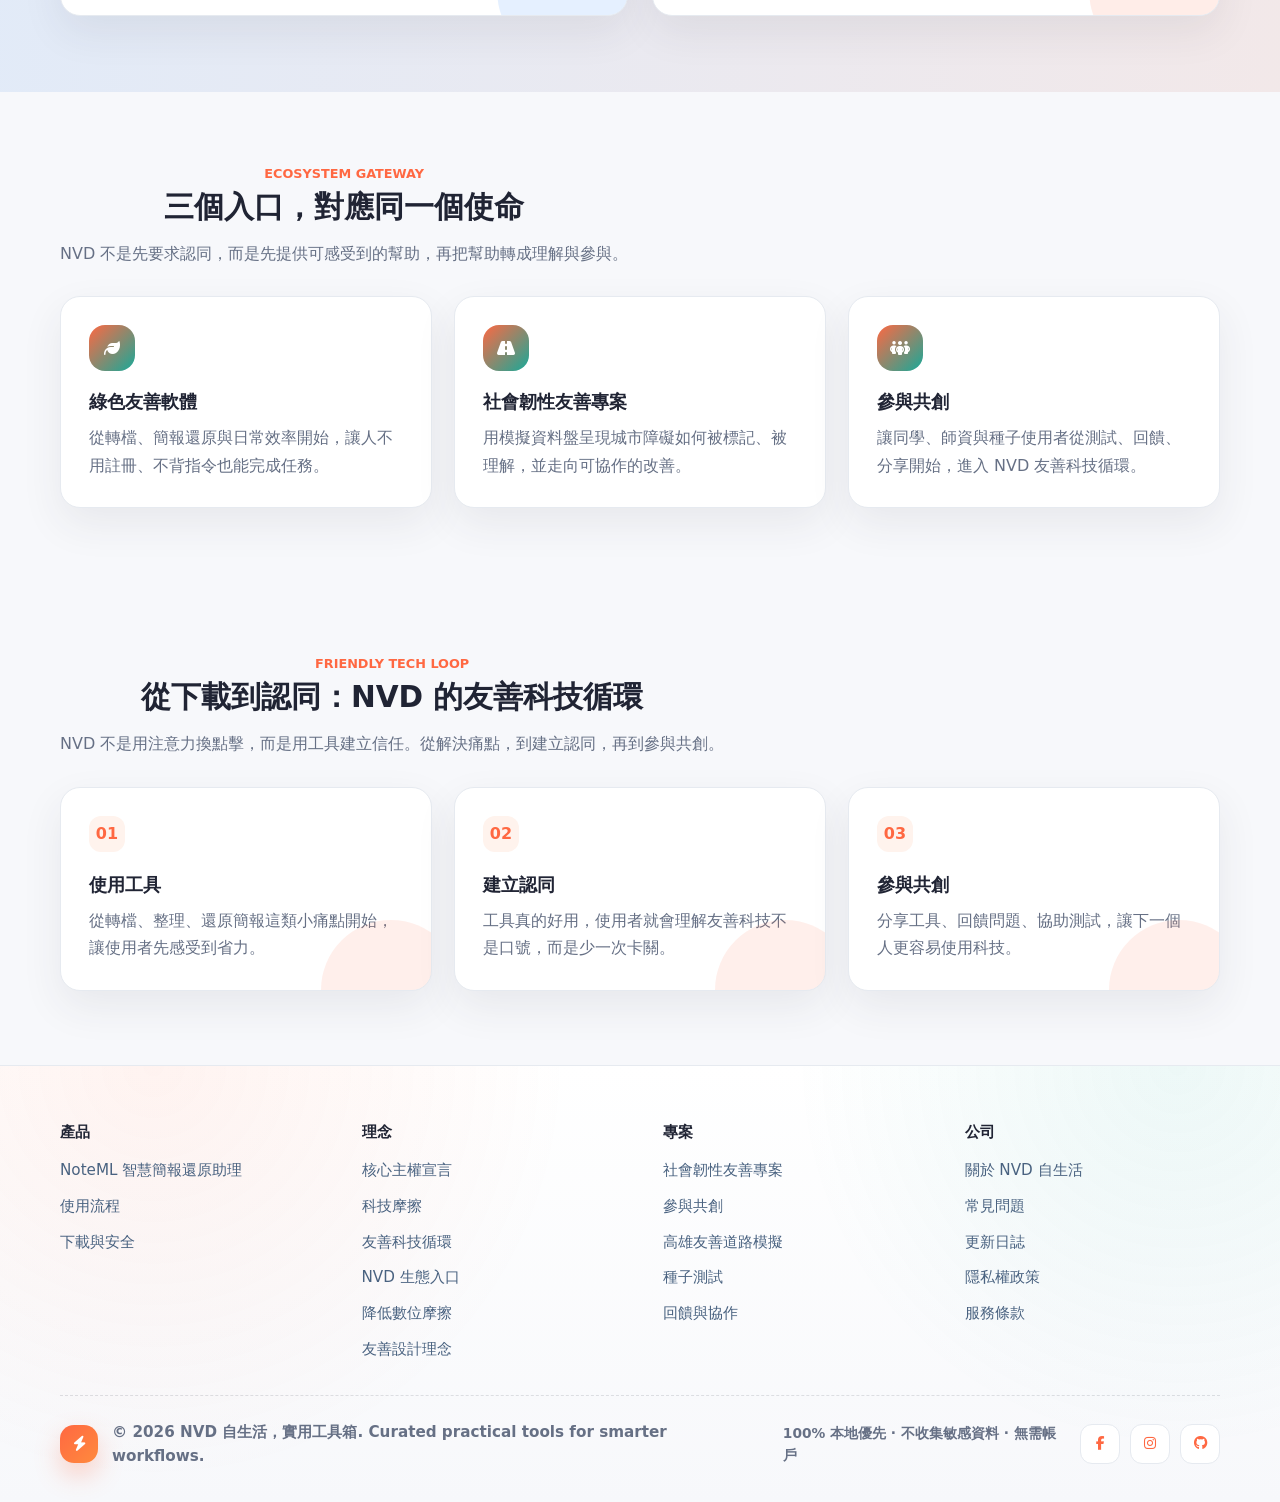
==== commit 9c975ab3: "Refine resilience demo with clean tech interaction" ====
--- a/index.html
+++ b/index.html
@@ -1,4 +1,4 @@
-<!doctype html>
+﻿<!doctype html>
 <html lang="zh-Hant">
   <head>
     <meta charset="UTF-8" />
@@ -20,7 +20,7 @@
       integrity="sha384-PPIZEGYM1v8zp5Py7UjFb79S58UeqCL9pYVnVPURKEqvioPROaVAJKKLzvH2rDnI"
       crossorigin="anonymous"
     />
-    <link rel="stylesheet" href="styles.css?v=20260531-3" />
+    <link rel="stylesheet" href="styles.css?v=20260601-2" />
   </head>
   <body>
     <header class="site-header">
@@ -670,6 +670,6 @@
       </div>
     </div>
 
-    <script src="script.js?v=20260531-2"></script>
+    <script src="script.js?v=20260601-2"></script>
   </body>
 </html>
--- a/styles.css
+++ b/styles.css
@@ -24,6 +24,13 @@
   --radius-lg: 20px;
   --radius-md: 14px;
   --max-width: 1160px;
+  --phone-width: 320px;
+  --phone-height: 650px;
+  --phone-radius: 40px;
+  --bezel-thickness: 10px;
+  --nvd-dark: #0a0a0a;
+  --nvd-neon: #00ffcc;
+  --nvd-neon-soft: #10b981;
 }
 
 body[data-theme="dark"] {
@@ -1306,55 +1313,178 @@
 }
 
 .resilience-section {
-  padding: 78px 0;
+  padding: clamp(64px, 8vw, 96px) 0;
+  color: #eafff8;
   background:
     radial-gradient(
-      circle at 12% 18%,
-      rgba(24, 169, 153, 0.14),
+      circle at 18% 12%,
+      rgba(0, 255, 204, 0.18),
       transparent 28rem
     ),
-    linear-gradient(180deg, var(--surface-main), var(--surface-muted));
-}
-
-body[data-theme="dark"] .resilience-section {
-  background:
     radial-gradient(
-      circle at 12% 18%,
-      rgba(24, 169, 153, 0.12),
-      transparent 28rem
+      circle at 86% 30%,
+      rgba(16, 185, 129, 0.16),
+      transparent 30rem
     ),
-    linear-gradient(
-      180deg,
-      rgba(255, 255, 255, 0.025),
-      rgba(255, 255, 255, 0.01)
-    );
-}
-
-.resilience-layout {
-  display: grid;
-  grid-template-columns: minmax(0, 0.9fr) minmax(320px, 1.1fr);
-  gap: 34px;
-  align-items: center;
-}
-
-.resilience-copy h2 {
-  margin: 0 0 16px;
-  color: var(--text-main);
-  font-size: clamp(1.8rem, 4vw, 2.55rem);
-  line-height: 1.22;
+    linear-gradient(135deg, #050706, #0d0d0d 54%, #061611);
+  border-top: 1px solid rgba(0, 255, 204, 0.12);
+  border-bottom: 1px solid rgba(0, 255, 204, 0.12);
+}
+
+.nvd-demo-section {
+  position: relative;
+  overflow: hidden;
+  isolation: isolate;
+}
+
+.nvd-demo-section::before {
+  content: "";
+  position: absolute;
+  inset: 0;
+  pointer-events: none;
+  z-index: -1;
+  background-image:
+    linear-gradient(rgba(0, 255, 204, 0.035) 1px, transparent 1px),
+    linear-gradient(90deg, rgba(0, 255, 204, 0.035) 1px, transparent 1px);
+  background-size: 42px 42px;
+  mask-image: linear-gradient(
+    180deg,
+    transparent,
+    #000 18%,
+    #000 82%,
+    transparent
+  );
+}
+
+.nvd-demo-section::after {
+  content: "";
+  position: absolute;
+  inset: 0;
+  pointer-events: none;
+  background: linear-gradient(
+    180deg,
+    transparent,
+    rgba(0, 255, 204, 0.035),
+    transparent
+  );
+  animation: demoSectionScan 6s linear infinite;
+}
+
+.resilience-demo-header {
+  display: grid;
+  grid-template-columns: minmax(0, 1fr) auto;
+  gap: 24px;
+  align-items: end;
+  margin-bottom: 30px;
+}
+
+.resilience-copy {
+  max-width: 780px;
+}
+
+.resilience-copy h1 {
+  margin: 10px 0 14px;
+  color: #f8fffc;
+  font-size: clamp(2.15rem, 5.4vw, 4.8rem);
+  line-height: 1.05;
   font-weight: 900;
 }
 
 .resilience-copy p {
   margin: 0;
-  color: var(--text-muted);
+  color: rgba(226, 255, 247, 0.76);
   line-height: 1.82;
 }
 
+.demo-step-controls {
+  display: flex;
+  flex-wrap: wrap;
+  justify-content: flex-end;
+  gap: 8px;
+}
+
+.demo-step-button {
+  min-height: 36px;
+  padding: 0 12px;
+  color: rgba(226, 255, 247, 0.72);
+  background: rgba(255, 255, 255, 0.05);
+  border: 1px solid rgba(0, 255, 204, 0.18);
+  border-radius: 999px;
+  font-size: 0.78rem;
+  font-weight: 900;
+  letter-spacing: 0.04em;
+  transition: all 0.25s ease;
+}
+
+.demo-step-button:hover,
+.demo-step-button.active {
+  color: #001a14;
+  background: var(--nvd-neon);
+  box-shadow: 0 0 22px rgba(0, 255, 204, 0.34);
+}
+
+.nvd-demo-stage {
+  position: relative;
+  display: grid;
+  grid-template-columns: minmax(300px, 0.9fr) minmax(420px, 1.25fr);
+  gap: clamp(24px, 5vw, 58px);
+  align-items: center;
+}
+
+.nvd-demo-panel {
+  position: relative;
+  z-index: 2;
+  min-width: 0;
+}
+
+.nvd-demo-front {
+  display: grid;
+  gap: 18px;
+}
+
+.demo-panel-heading {
+  display: flex;
+  align-items: center;
+  gap: 12px;
+  padding: 16px;
+  background: rgba(255, 255, 255, 0.045);
+  border: 1px solid rgba(0, 255, 204, 0.16);
+  border-radius: 18px;
+  box-shadow: inset 0 0 24px rgba(0, 255, 204, 0.04);
+}
+
+.demo-panel-heading span {
+  display: block;
+  color: rgba(226, 255, 247, 0.58);
+  font-size: 0.78rem;
+  font-weight: 900;
+  letter-spacing: 0.06em;
+  text-transform: uppercase;
+}
+
+.demo-panel-heading strong {
+  display: block;
+  color: #f8fffc;
+  font-size: 1rem;
+}
+
+.demo-status-dot,
+.pulse-dot {
+  width: 12px;
+  height: 12px;
+  flex: 0 0 auto;
+  background: var(--nvd-neon);
+  border-radius: 50%;
+  box-shadow:
+    0 0 0 7px rgba(0, 255, 204, 0.12),
+    0 0 22px rgba(0, 255, 204, 0.72);
+  animation: demoPulseDot 1.6s ease-in-out infinite;
+}
+
 .resilience-list {
   display: grid;
-  gap: 12px;
-  margin: 22px 0 0;
+  gap: 10px;
+  margin: 0;
   padding: 0;
   list-style: none;
 }
@@ -1363,52 +1493,575 @@
   display: flex;
   align-items: flex-start;
   gap: 10px;
-  color: var(--text-muted);
+  color: rgba(226, 255, 247, 0.72);
   line-height: 1.62;
 }
 
 .resilience-list i {
   margin-top: 5px;
-  color: var(--accent-teal);
-}
-
-.resilience-dashboard {
-  padding: 28px;
-  color: #e8f7ff;
+  color: var(--nvd-neon);
+}
+
+.nvd-mockup-container {
+  display: flex;
+  justify-content: center;
+  align-items: center;
+  background-color: transparent;
+}
+
+.pixel-shell {
+  position: relative;
+  width: min(var(--phone-width), 100%);
+  height: var(--phone-height);
+  background: var(--nvd-dark);
+  border: 1px solid #333;
+  border-radius: var(--phone-radius);
+  box-shadow:
+    0 25px 50px -12px rgba(0, 0, 0, 0.8),
+    0 0 20px rgba(16, 185, 129, 0.2),
+    inset 0 0 18px rgba(255, 255, 255, 0.035);
+  padding: var(--bezel-thickness);
+  box-sizing: border-box;
+}
+
+.phone-screen {
+  position: relative;
+  width: 100%;
+  height: 100%;
+  overflow: hidden;
+  background: #000;
+  border-radius: calc(var(--phone-radius) - var(--bezel-thickness));
+}
+
+.camera-hole {
+  position: absolute;
+  top: 15px;
+  left: 50%;
+  z-index: 10;
+  width: 12px;
+  height: 12px;
+  background: #1a1a1a;
+  border-radius: 50%;
+  box-shadow: inset 0 0 2px #000;
+  transform: translateX(-50%);
+}
+
+.screen-content {
+  position: relative;
+  width: 100%;
+  height: 100%;
+}
+
+.road-vision {
+  position: absolute;
+  inset: 0;
+  overflow: hidden;
   background:
-    linear-gradient(135deg, rgba(47, 134, 255, 0.12), rgba(24, 169, 153, 0.14)),
-    #0f172a;
-  border: 1px solid rgba(255, 255, 255, 0.1);
-  border-radius: 24px;
-  box-shadow: 0 28px 70px rgba(15, 23, 42, 0.26);
-}
-
-.dashboard-header {
+    linear-gradient(180deg, rgba(9, 16, 18, 0.2), rgba(0, 0, 0, 0.88)),
+    linear-gradient(160deg, #475569 0 32%, #262626 33% 100%);
+}
+
+.road-skyline {
+  position: absolute;
+  inset: 0 0 auto;
+  height: 38%;
+  background:
+    linear-gradient(
+      90deg,
+      transparent 0 8%,
+      rgba(255, 255, 255, 0.12) 8% 10%,
+      transparent 10% 19%,
+      rgba(255, 255, 255, 0.1) 19% 23%,
+      transparent 23% 100%
+    ),
+    linear-gradient(180deg, #334155, #111827);
+  opacity: 0.72;
+}
+
+.road-surface {
+  position: absolute;
+  inset: 34% 0 0;
+  background:
+    radial-gradient(
+      circle at 58% 50%,
+      rgba(255, 255, 255, 0.16),
+      transparent 7rem
+    ),
+    linear-gradient(
+      108deg,
+      transparent 0 45%,
+      rgba(255, 255, 255, 0.12) 46% 48%,
+      transparent 49% 100%
+    ),
+    linear-gradient(145deg, #3f3f46, #18181b 72%);
+  transform: perspective(360px) rotateX(16deg) scale(1.08);
+  transform-origin: top;
+}
+
+.crack {
+  position: absolute;
+  display: block;
+  height: 3px;
+  background: #0a0a0a;
+  box-shadow: 0 0 16px rgba(0, 255, 204, 0.22);
+  transform-origin: left center;
+}
+
+.crack-a {
+  top: 42%;
+  left: 42%;
+  width: 92px;
+  transform: rotate(18deg);
+}
+
+.crack-b {
+  top: 46%;
+  left: 48%;
+  width: 56px;
+  transform: rotate(112deg);
+}
+
+.crack-c {
+  top: 54%;
+  left: 36%;
+  width: 74px;
+  transform: rotate(-26deg);
+}
+
+.phone-topbar {
+  position: absolute;
+  top: 28px;
+  left: 18px;
+  right: 18px;
+  z-index: 3;
+  display: flex;
+  justify-content: space-between;
+  color: #eafff8;
+  font-size: 0.74rem;
+  font-weight: 900;
+}
+
+.phone-topbar strong {
+  color: var(--nvd-neon);
+  text-shadow: 0 0 14px rgba(0, 255, 204, 0.8);
+}
+
+.target-lock {
+  position: absolute;
+  top: 47%;
+  left: 50%;
+  z-index: 3;
+  width: 218px;
+  min-height: 102px;
+  display: grid;
+  place-items: center;
+  padding: 18px 16px;
+  border: 1px solid rgba(0, 255, 204, 0.72);
+  opacity: 0;
+  transform: translate(-50%, -50%) scale(0.86);
+  filter: drop-shadow(0 0 12px rgba(0, 255, 204, 0.52));
+}
+
+.target-lock > span {
+  position: absolute;
+  width: 18px;
+  height: 18px;
+  border-color: var(--nvd-neon);
+}
+
+.target-lock > span:nth-child(1) {
+  top: -1px;
+  left: -1px;
+  border-top: 3px solid;
+  border-left: 3px solid;
+}
+
+.target-lock > span:nth-child(2) {
+  top: -1px;
+  right: -1px;
+  border-top: 3px solid;
+  border-right: 3px solid;
+}
+
+.target-lock > span:nth-child(3) {
+  bottom: -1px;
+  left: -1px;
+  border-bottom: 3px solid;
+  border-left: 3px solid;
+}
+
+.target-lock > span:nth-child(4) {
+  right: -1px;
+  bottom: -1px;
+  border-right: 3px solid;
+  border-bottom: 3px solid;
+}
+
+.detection-readout {
+  display: grid;
+  gap: 8px;
+  width: 100%;
+  color: #eafff8;
+  text-align: left;
+}
+
+.detection-readout strong,
+.detection-readout small {
+  display: block;
+  line-height: 1.45;
+  text-shadow: 0 0 16px rgba(0, 255, 204, 0.32);
+}
+
+.detection-readout strong {
+  font-size: 0.86rem;
+  font-weight: 900;
+}
+
+.detection-readout small {
+  color: rgba(226, 255, 247, 0.78);
+  font-size: 0.75rem;
+  font-weight: 800;
+}
+
+.radar-scan {
+  position: absolute;
+  top: 28%;
+  left: -20%;
+  z-index: 2;
+  width: 140%;
+  height: 2px;
+  opacity: 0;
+  background: linear-gradient(90deg, transparent, var(--nvd-neon), transparent);
+  box-shadow: 0 0 26px rgba(0, 255, 204, 0.85);
+}
+
+.phone-map-card,
+.semantic-tags,
+.phone-submit-hint,
+.phone-submit {
+  position: absolute;
+  left: 18px;
+  right: 18px;
+  z-index: 4;
+}
+
+.phone-map-card {
+  bottom: 118px;
+  display: grid;
+  grid-template-columns: 72px minmax(0, 1fr);
+  gap: 12px;
+  padding: 12px;
+  color: #eafff8;
+  background: rgba(5, 12, 13, 0.82);
+  border: 1px solid rgba(0, 255, 204, 0.22);
+  border-radius: 18px;
+  box-shadow: 0 12px 36px rgba(0, 0, 0, 0.36);
+  opacity: 0;
+  transform: translateY(16px);
+  backdrop-filter: blur(16px);
+}
+
+.phone-map-card strong,
+.phone-map-card span {
+  display: block;
+  font-size: 0.74rem;
+}
+
+.phone-map-card > div:last-child > span {
+  margin: 4px 0 8px;
+  color: var(--nvd-neon);
+  font-family: Consolas, "Courier New", monospace;
+}
+
+.mini-map {
+  position: relative;
+  min-height: 56px;
+  overflow: hidden;
+  background:
+    linear-gradient(90deg, rgba(0, 255, 204, 0.11) 1px, transparent 1px),
+    linear-gradient(rgba(0, 255, 204, 0.11) 1px, transparent 1px),
+    rgba(255, 255, 255, 0.04);
+  background-size: 14px 14px;
+  border-radius: 12px;
+}
+
+.map-node {
+  position: absolute;
+  right: 18px;
+  bottom: 16px;
+  width: 10px;
+  height: 10px;
+  background: var(--nvd-neon);
+  border-radius: 50%;
+  box-shadow: 0 0 0 8px rgba(0, 255, 204, 0.16);
+}
+
+.map-route {
+  position: absolute;
+  height: 2px;
+  background: rgba(0, 255, 204, 0.58);
+  transform-origin: left center;
+}
+
+.route-a {
+  top: 21px;
+  left: 8px;
+  width: 58px;
+  transform: rotate(24deg);
+}
+
+.route-b {
+  top: 40px;
+  left: 14px;
+  width: 48px;
+  transform: rotate(-18deg);
+}
+
+.gis-progress {
+  height: 5px;
+  overflow: hidden;
+  background: rgba(255, 255, 255, 0.12);
+  border-radius: 999px;
+}
+
+.gis-progress span {
+  display: block;
+  width: 0;
+  height: 100%;
+  background: linear-gradient(90deg, var(--nvd-neon), #86efac);
+  border-radius: inherit;
+}
+
+.semantic-tags {
+  bottom: 72px;
+  display: flex;
+  gap: 8px;
+  opacity: 0;
+  transform: translateY(12px);
+}
+
+.semantic-tags button {
+  min-height: 32px;
+  flex: 1;
+  color: rgba(226, 255, 247, 0.88);
+  background: rgba(255, 255, 255, 0.08);
+  border: 1px solid rgba(255, 255, 255, 0.16);
+  border-radius: 999px;
+  font-size: 0.76rem;
+  font-weight: 900;
+}
+
+.phone-submit-hint {
+  bottom: 72px;
+  margin: 0;
+  color: rgba(226, 255, 247, 0.86);
+  font-size: 0.76rem;
+  font-weight: 900;
+  line-height: 1.45;
+  text-align: center;
+  opacity: 0;
+  transform: translateY(10px);
+  transition: all 0.35s ease;
+  text-shadow: 0 0 14px rgba(0, 255, 204, 0.22);
+}
+
+.phone-submit {
+  bottom: 22px;
+  min-height: 44px;
   display: flex;
   align-items: center;
-  gap: 10px;
+  justify-content: center;
+  gap: 8px;
+  color: #03130f;
+  background: var(--nvd-neon);
+  border-radius: 999px;
+  font-weight: 900;
+  box-shadow: 0 0 28px rgba(0, 255, 204, 0.24);
+  opacity: 1;
+}
+
+.data-beam-layer {
+  position: absolute;
+  inset: 8% 0 4%;
+  z-index: 1;
+  width: 100%;
+  height: 88%;
+  pointer-events: none;
+  opacity: 0;
+}
+
+.beam {
+  fill: none;
+  stroke: var(--nvd-neon);
+  stroke-width: 3;
+  stroke-dasharray: 16 18;
+  filter: drop-shadow(0 0 10px rgba(0, 255, 204, 0.86));
+}
+
+.beam-secondary {
+  stroke: #86efac;
+  stroke-width: 2;
+  opacity: 0.76;
+}
+
+.beam-particle {
+  fill: var(--nvd-neon);
+  filter: drop-shadow(0 0 12px rgba(0, 255, 204, 0.9));
+}
+
+.resilience-dashboard {
+  position: relative;
+  min-height: 560px;
+  overflow: hidden;
+  padding: clamp(22px, 3vw, 30px);
+  color: #e8fff8;
+  background:
+    linear-gradient(
+      180deg,
+      rgba(255, 255, 255, 0.07),
+      rgba(255, 255, 255, 0.025)
+    ),
+    radial-gradient(
+      circle at 72% 26%,
+      rgba(0, 255, 204, 0.2),
+      transparent 18rem
+    ),
+    #07110f;
+  border: 1px solid rgba(0, 255, 204, 0.24);
+  border-radius: 28px;
+  box-shadow:
+    0 34px 80px rgba(0, 0, 0, 0.38),
+    inset 0 0 45px rgba(0, 255, 204, 0.04);
+}
+
+.resilience-dashboard::before {
+  content: "";
+  position: absolute;
+  inset: 0;
+  pointer-events: none;
+  background: linear-gradient(
+    180deg,
+    rgba(255, 255, 255, 0.035) 50%,
+    transparent 50%
+  );
+  background-size: 100% 7px;
+  mix-blend-mode: screen;
+  opacity: 0.22;
+}
+
+.dashboard-header {
+  position: relative;
+  z-index: 2;
+  display: grid;
+  grid-template-columns: auto 1fr;
+  gap: 4px 10px;
+  align-items: center;
   margin-bottom: 20px;
   padding-bottom: 18px;
-  border-bottom: 1px solid rgba(255, 255, 255, 0.12);
-}
-
-.pulse-dot {
-  width: 12px;
-  height: 12px;
-  background: var(--accent-teal);
+  border-bottom: 1px solid rgba(0, 255, 204, 0.16);
+}
+
+.dashboard-header small {
+  grid-column: 2;
+  color: rgba(226, 255, 247, 0.58);
+  font-family: Consolas, "Courier New", monospace;
+  font-size: 0.74rem;
+  letter-spacing: 0.04em;
+}
+
+.backend-screen {
+  position: relative;
+  z-index: 2;
+  display: grid;
+  grid-template-columns: minmax(180px, 0.82fr) minmax(0, 1fr);
+  gap: clamp(20px, 3vw, 34px);
+  align-items: center;
+}
+
+.taiwan-map {
+  position: relative;
+  min-height: 390px;
+  display: grid;
+  place-items: center;
+  border: 1px solid rgba(0, 255, 204, 0.14);
+  border-radius: 22px;
+  background:
+    radial-gradient(
+      circle at 50% 68%,
+      rgba(0, 255, 204, 0.16),
+      transparent 9rem
+    ),
+    rgba(255, 255, 255, 0.035);
+}
+
+.taiwan-map svg {
+  width: min(72%, 210px);
+  overflow: visible;
+}
+
+.taiwan-shape {
+  fill: rgba(0, 255, 204, 0.08);
+  stroke: rgba(0, 255, 204, 0.82);
+  stroke-width: 3;
+  filter: drop-shadow(0 0 16px rgba(0, 255, 204, 0.36));
+}
+
+.taiwan-grid {
+  fill: none;
+  stroke: rgba(134, 239, 172, 0.28);
+  stroke-width: 1.4;
+}
+
+.kaohsiung-node {
+  position: absolute;
+  bottom: 72px;
+  left: 45%;
+  width: 14px;
+  height: 14px;
+  background: var(--nvd-neon);
   border-radius: 50%;
-  box-shadow: 0 0 0 7px rgba(24, 169, 153, 0.14);
+  box-shadow: 0 0 22px rgba(0, 255, 204, 0.82);
+}
+
+.backend-data {
+  display: grid;
+  gap: 16px;
+}
+
+.score-card {
+  padding: 22px;
+  background: rgba(255, 255, 255, 0.055);
+  border: 1px solid rgba(0, 255, 204, 0.18);
+  border-radius: 20px;
+}
+
+.score-card span {
+  display: block;
+  margin-bottom: 10px;
+  color: rgba(226, 255, 247, 0.62);
+  font-size: 0.82rem;
+  font-weight: 900;
+  letter-spacing: 0.08em;
+  text-transform: uppercase;
+}
+
+.score-card strong {
+  color: var(--nvd-neon);
+  font-family: Consolas, "Courier New", monospace;
+  font-size: clamp(2.6rem, 5vw, 4.3rem);
+  line-height: 1;
+  text-shadow: 0 0 20px rgba(0, 255, 204, 0.45);
 }
 
 .metric-grid {
   display: grid;
   grid-template-columns: repeat(2, minmax(0, 1fr));
-  gap: 14px;
+  gap: 12px;
 }
 
 .metric-card {
-  padding: 18px;
-  background: rgba(255, 255, 255, 0.06);
+  padding: 16px;
+  background: rgba(255, 255, 255, 0.055);
   border: 1px solid rgba(255, 255, 255, 0.1);
   border-radius: 16px;
 }
@@ -1416,15 +2069,654 @@
 .metric-card span {
   display: block;
   margin-bottom: 10px;
-  color: rgba(226, 232, 240, 0.74);
-  font-size: 0.9rem;
+  color: rgba(226, 255, 247, 0.62);
+  font-size: 0.82rem;
   font-weight: 800;
 }
 
 .metric-card strong {
-  color: #38bdf8;
-  font-size: clamp(1.55rem, 3vw, 2rem);
-  letter-spacing: 1px;
+  color: #7dd3fc;
+  font-family: Consolas, "Courier New", monospace;
+  font-size: clamp(1.25rem, 2.4vw, 1.75rem);
+  letter-spacing: 0.04em;
+}
+
+.backend-toast {
+  position: relative;
+  z-index: 3;
+  display: flex;
+  gap: 10px;
+  align-items: center;
+  margin-top: 20px;
+  padding: 14px 16px;
+  color: #dffff8;
+  background: rgba(0, 255, 204, 0.1);
+  border: 1px solid rgba(0, 255, 204, 0.28);
+  border-radius: 16px;
+  box-shadow: 0 0 26px rgba(0, 255, 204, 0.08);
+  opacity: 0;
+  transform: translateY(10px);
+}
+
+.backend-toast i {
+  color: var(--nvd-neon);
+}
+
+.log-stream {
+  position: relative;
+  z-index: 2;
+  display: grid;
+  gap: 6px;
+  margin-top: 16px;
+  color: rgba(134, 239, 172, 0.76);
+  font-family: Consolas, "Courier New", monospace;
+  font-size: 0.74rem;
+}
+
+.nvd-demo-stage[data-step="0"] .target-lock,
+.nvd-demo-stage[data-step="1"] .target-lock,
+.nvd-demo-stage[data-step="2"] .target-lock,
+.nvd-demo-stage[data-step="3"] .target-lock,
+.nvd-demo-stage[data-step="4"] .target-lock {
+  opacity: 1;
+  transform: translate(-50%, -50%) scale(1);
+  transition: all 0.45s ease;
+}
+
+.nvd-demo-stage[data-step="0"] .radar-scan,
+.nvd-demo-stage[data-step="1"] .radar-scan,
+.nvd-demo-stage[data-step="2"] .radar-scan,
+.nvd-demo-stage[data-step="3"] .radar-scan,
+.nvd-demo-stage[data-step="4"] .radar-scan {
+  opacity: 1;
+  animation: radarSweep 1.55s linear infinite;
+}
+
+.nvd-demo-stage[data-step="1"] .phone-map-card,
+.nvd-demo-stage[data-step="2"] .phone-map-card,
+.nvd-demo-stage[data-step="3"] .phone-map-card,
+.nvd-demo-stage[data-step="4"] .phone-map-card {
+  opacity: 1;
+  transform: translateY(0);
+  transition: all 0.45s ease;
+}
+
+.nvd-demo-stage[data-step="1"] .gis-progress span,
+.nvd-demo-stage[data-step="2"] .gis-progress span,
+.nvd-demo-stage[data-step="3"] .gis-progress span,
+.nvd-demo-stage[data-step="4"] .gis-progress span {
+  width: 100%;
+  transition: width 1.2s ease;
+}
+
+.nvd-demo-stage[data-step="2"] .semantic-tags,
+.nvd-demo-stage[data-step="3"] .semantic-tags,
+.nvd-demo-stage[data-step="4"] .semantic-tags {
+  opacity: 1;
+  transform: translateY(0);
+  transition: all 0.45s ease;
+}
+
+.nvd-demo-stage[data-step="2"] .phone-submit-hint,
+.nvd-demo-stage[data-step="3"] .phone-submit-hint {
+  opacity: 1;
+  transform: translateY(0);
+}
+
+.nvd-demo-stage[data-step="2"] .semantic-tags [data-tag="height"],
+.nvd-demo-stage[data-step="3"] .semantic-tags [data-tag="height"],
+.nvd-demo-stage[data-step="4"] .semantic-tags [data-tag="height"] {
+  color: #03130f;
+  background: var(--nvd-neon);
+  border-color: var(--nvd-neon);
+  box-shadow: 0 0 18px rgba(0, 255, 204, 0.45);
+}
+
+.nvd-demo-stage[data-step="3"] .phone-submit,
+.nvd-demo-stage[data-step="4"] .phone-submit {
+  opacity: 1;
+  animation: submitGlow 1s ease-in-out infinite;
+}
+
+.nvd-demo-stage.is-submitting .phone-submit {
+  pointer-events: none;
+}
+
+.nvd-demo-stage.is-submitting .phone-submit::after {
+  content: "";
+  position: absolute;
+  inset: -8px;
+  border: 1px solid rgba(0, 255, 204, 0.72);
+  border-radius: inherit;
+  animation: submitRipple 0.72s ease-out;
+}
+
+.nvd-demo-stage[data-step="3"] .data-beam-layer,
+.nvd-demo-stage[data-step="4"] .data-beam-layer {
+  opacity: 1;
+}
+
+.nvd-demo-stage[data-step="3"] .beam,
+.nvd-demo-stage[data-step="4"] .beam {
+  animation: beamFlow 1s linear infinite;
+}
+
+.nvd-demo-stage[data-step="3"] .particle-a,
+.nvd-demo-stage[data-step="4"] .particle-a {
+  offset-path: path("M190 310 C360 190 610 170 830 250");
+  animation: particleMove 1.4s ease-in-out infinite;
+}
+
+.nvd-demo-stage[data-step="3"] .particle-b,
+.nvd-demo-stage[data-step="4"] .particle-b {
+  offset-path: path("M205 360 C420 470 620 120 850 205");
+  animation: particleMove 1.6s 0.12s ease-in-out infinite;
+}
+
+.nvd-demo-stage[data-step="4"] .kaohsiung-node::before,
+.nvd-demo-stage[data-step="4"] .kaohsiung-node::after {
+  content: "";
+  position: absolute;
+  inset: -22px;
+  border: 1px solid rgba(0, 255, 204, 0.62);
+  border-radius: 50%;
+  animation: mapPulse 1.4s ease-out infinite;
+}
+
+.nvd-demo-stage[data-step="4"] .kaohsiung-node::after {
+  animation-delay: 0.35s;
+}
+
+.nvd-demo-stage[data-step="4"] .backend-toast {
+  opacity: 1;
+  transform: translateY(0);
+  transition: all 0.4s ease;
+}
+
+.nvd-demo-stage[data-step="4"] .score-card {
+  border-color: rgba(0, 255, 204, 0.42);
+  box-shadow: 0 0 28px rgba(0, 255, 204, 0.13);
+}
+
+.nvd-demo-section {
+  color: #172033;
+  background:
+    radial-gradient(
+      circle at 16% 10%,
+      rgba(0, 255, 204, 0.14),
+      transparent 28rem
+    ),
+    radial-gradient(
+      circle at 86% 32%,
+      rgba(16, 185, 129, 0.1),
+      transparent 24rem
+    ),
+    linear-gradient(180deg, #ffffff, #f7faf9);
+  border-color: rgba(15, 23, 42, 0.08);
+}
+
+.nvd-demo-section::before {
+  background-image:
+    linear-gradient(rgba(16, 185, 129, 0.06) 1px, transparent 1px),
+    linear-gradient(90deg, rgba(16, 185, 129, 0.06) 1px, transparent 1px);
+}
+
+.nvd-demo-section::after {
+  background: linear-gradient(
+    180deg,
+    transparent,
+    rgba(0, 255, 204, 0.08),
+    transparent
+  );
+}
+
+.resilience-copy h1 {
+  color: #162033;
+}
+
+.resilience-copy p,
+.resilience-list li {
+  color: #53627a;
+}
+
+.demo-step-button,
+.demo-panel-heading {
+  color: #243047;
+  background: rgba(255, 255, 255, 0.72);
+  border-color: rgba(16, 185, 129, 0.22);
+  box-shadow: 0 16px 40px rgba(15, 23, 42, 0.06);
+}
+
+.demo-panel-heading span {
+  color: #64748b;
+}
+
+.demo-panel-heading strong {
+  color: #172033;
+}
+
+.pixel-shell {
+  background: linear-gradient(145deg, #ffffff, #e8edea), #f4f7f5;
+  border-color: #d8dfdc;
+  box-shadow:
+    0 26px 56px rgba(15, 23, 42, 0.14),
+    0 0 28px rgba(0, 255, 204, 0.18),
+    inset 0 0 18px rgba(255, 255, 255, 0.9);
+}
+
+.camera-hole {
+  width: 14px;
+  height: 14px;
+  background:
+    radial-gradient(
+      circle at 35% 34%,
+      #334155 0 18%,
+      #050505 19% 55%,
+      #20242a 56%
+    ),
+    #111827;
+  border: 2px solid rgba(255, 255, 255, 0.45);
+  box-shadow:
+    inset 0 0 4px rgba(0, 0, 0, 0.9),
+    0 1px 2px rgba(15, 23, 42, 0.3);
+}
+
+.phone-screen {
+  background: #eef3f1;
+  box-shadow: inset 0 0 0 1px rgba(15, 23, 42, 0.08);
+}
+
+.screen-content::before {
+  content: "";
+  position: absolute;
+  inset: 0;
+  z-index: 0;
+  background:
+    linear-gradient(180deg, rgba(255, 255, 255, 0.08), rgba(3, 7, 18, 0.2)),
+    url("83bxrcfg.jpg") center / cover;
+  filter: grayscale(75%) contrast(125%) brightness(85%);
+  transition:
+    filter 0.4s ease,
+    transform 0.4s ease;
+}
+
+.nvd-demo-stage.is-submitting .screen-content::before,
+.nvd-demo-stage.scanning .screen-content::before {
+  filter: grayscale(20%) contrast(145%) brightness(115%) hue-rotate(55deg);
+  transform: scale(1.04);
+}
+
+.road-vision {
+  z-index: 1;
+  background:
+    radial-gradient(
+      circle at 50% 54%,
+      rgba(0, 255, 204, 0.08),
+      transparent 9rem
+    ),
+    linear-gradient(180deg, rgba(255, 255, 255, 0.04), rgba(5, 12, 13, 0.24));
+}
+
+.road-skyline,
+.road-surface,
+.crack {
+  display: none;
+}
+
+.lidar-scan {
+  position: absolute;
+  inset: 0;
+  z-index: 2;
+  background:
+    repeating-linear-gradient(
+      90deg,
+      rgba(0, 255, 204, 0.13) 0 1px,
+      transparent 1px 18px
+    ),
+    linear-gradient(
+      115deg,
+      transparent 0 38%,
+      rgba(0, 255, 204, 0.46) 48%,
+      transparent 58%
+    );
+  opacity: 0.5;
+  mix-blend-mode: screen;
+  transform: translateX(-45%);
+  animation: lidarSweep 2.8s linear infinite;
+}
+
+.target-box {
+  width: 232px;
+  background: rgba(255, 255, 255, 0.16);
+  border-color: rgba(0, 255, 204, 0.95);
+  box-shadow:
+    0 0 0 1px rgba(0, 255, 204, 0.18),
+    0 0 26px rgba(0, 255, 204, 0.35),
+    inset 0 0 22px rgba(255, 255, 255, 0.06);
+  backdrop-filter: blur(8px);
+}
+
+.nvd-demo-stage.is-submitting .target-box,
+.nvd-demo-stage[data-step="4"] .target-box {
+  animation: targetBreath 0.9s ease-in-out infinite;
+}
+
+.detection-readout strong,
+.detection-readout small {
+  color: #f8fffc;
+}
+
+.phone-topbar {
+  z-index: 5;
+}
+
+.phone-ui {
+  position: absolute;
+  inset: auto 18px 20px;
+  z-index: 6;
+  display: grid;
+  gap: 10px;
+}
+
+.phone-map-card,
+.semantic-tags,
+.phone-submit-hint,
+.phone-submit {
+  position: static;
+  left: auto;
+  right: auto;
+  bottom: auto;
+}
+
+.step-card,
+.phone-map-card {
+  background: rgba(255, 255, 255, 0.86);
+  border-color: rgba(16, 185, 129, 0.22);
+  color: #172033;
+  box-shadow: 0 14px 34px rgba(15, 23, 42, 0.12);
+}
+
+.phone-map-card > div:last-child > span {
+  color: #047857;
+}
+
+.semantic-tags button {
+  color: #134e4a;
+  background: rgba(255, 255, 255, 0.8);
+  border-color: rgba(16, 185, 129, 0.22);
+}
+
+.phone-submit-hint {
+  color: #0f3b35;
+  background: rgba(255, 255, 255, 0.78);
+  border: 1px solid rgba(16, 185, 129, 0.2);
+  border-radius: 14px;
+  padding: 9px 10px;
+}
+
+.phone-submit {
+  color: #03241d;
+  background: linear-gradient(135deg, #00ffcc, #7cffd7);
+  box-shadow:
+    0 12px 24px rgba(0, 255, 204, 0.24),
+    inset 0 1px 0 rgba(255, 255, 255, 0.55);
+}
+
+.data-beam-layer {
+  filter: drop-shadow(0 0 14px rgba(0, 255, 204, 0.42));
+}
+
+.resilience-dashboard,
+.taiwan-map,
+.score-card,
+.metric-card {
+  color: #172033;
+  background:
+    linear-gradient(
+      180deg,
+      rgba(255, 255, 255, 0.9),
+      rgba(249, 253, 251, 0.78)
+    ),
+    #ffffff;
+  border-color: rgba(16, 185, 129, 0.2);
+  box-shadow: 0 28px 72px rgba(15, 23, 42, 0.1);
+}
+
+.resilience-dashboard::before {
+  opacity: 0.12;
+  background: linear-gradient(
+    180deg,
+    rgba(16, 185, 129, 0.12) 50%,
+    transparent 50%
+  );
+}
+
+.dashboard-header,
+.dashboard-header small,
+.score-card span,
+.metric-card span {
+  color: #64748b;
+}
+
+.dashboard-header strong {
+  color: #172033;
+}
+
+.taiwan-shape {
+  fill: rgba(0, 255, 204, 0.1);
+  stroke: #00cfa8;
+}
+
+.taiwan-grid {
+  stroke: rgba(15, 118, 110, 0.26);
+}
+
+.kaohsiung-node {
+  top: 75%;
+  left: 45%;
+  bottom: auto;
+  background: #00ffcc;
+}
+
+.crowd-pulse {
+  position: absolute;
+  width: 8px;
+  height: 8px;
+  background: #00ffcc;
+  border-radius: 50%;
+  box-shadow: 0 0 14px rgba(0, 255, 204, 0.68);
+  animation: crowdPulse 1.8s ease-out forwards;
+}
+
+.backend-toast {
+  color: #064e3b;
+  background: rgba(0, 255, 204, 0.12);
+}
+
+.receipt-modal {
+  position: absolute;
+  top: 50%;
+  left: 50%;
+  z-index: 8;
+  width: min(82%, 420px);
+  display: grid;
+  gap: 10px;
+  padding: 24px;
+  color: #172033;
+  background: rgba(255, 255, 255, 0.86);
+  border: 1px solid rgba(0, 255, 204, 0.42);
+  border-radius: 22px;
+  box-shadow:
+    0 24px 60px rgba(15, 23, 42, 0.18),
+    0 0 34px rgba(0, 255, 204, 0.16);
+  opacity: 0;
+  transform: translate(-50%, -46%) scale(0.96);
+  pointer-events: none;
+  backdrop-filter: blur(18px);
+  transition: all 0.35s ease;
+}
+
+.receipt-modal strong {
+  min-height: 22px;
+  color: #047857;
+  font-family: Consolas, "Courier New", monospace;
+  font-size: 0.86rem;
+  overflow-wrap: anywhere;
+}
+
+.receipt-modal em {
+  width: max-content;
+  padding: 6px 12px;
+  color: #03241d;
+  background: #00ffcc;
+  border-radius: 999px;
+  font-style: normal;
+  font-weight: 900;
+  box-shadow: 0 0 18px rgba(0, 255, 204, 0.42);
+}
+
+.receipt-kicker {
+  color: #64748b;
+  font-size: 0.78rem;
+  font-weight: 900;
+  letter-spacing: 0.12em;
+}
+
+.nvd-demo-stage.show-receipt .receipt-modal {
+  opacity: 1;
+  transform: translate(-50%, -50%) scale(1);
+}
+
+@keyframes lidarSweep {
+  0% {
+    transform: translateX(-55%);
+  }
+
+  100% {
+    transform: translateX(55%);
+  }
+}
+
+@keyframes targetBreath {
+  0%,
+  100% {
+    box-shadow: 0 0 20px rgba(0, 255, 204, 0.3);
+    transform: translate(-50%, -50%) scale(1);
+  }
+
+  50% {
+    box-shadow: 0 0 38px rgba(0, 255, 204, 0.62);
+    transform: translate(-50%, -50%) scale(1.03);
+  }
+}
+
+@keyframes crowdPulse {
+  0% {
+    opacity: 0.9;
+    transform: scale(0.4);
+  }
+
+  100% {
+    opacity: 0;
+    transform: scale(3.1);
+  }
+}
+
+@keyframes demoSectionScan {
+  0% {
+    transform: translateY(-100%);
+  }
+
+  100% {
+    transform: translateY(100%);
+  }
+}
+
+@keyframes demoPulseDot {
+  0%,
+  100% {
+    transform: scale(0.88);
+  }
+
+  50% {
+    transform: scale(1.12);
+  }
+}
+
+@keyframes radarSweep {
+  0% {
+    transform: translateY(0);
+  }
+
+  100% {
+    transform: translateY(280px);
+  }
+}
+
+@keyframes submitGlow {
+  0%,
+  100% {
+    box-shadow: 0 0 28px rgba(0, 255, 204, 0.24);
+    transform: scale(1);
+  }
+
+  50% {
+    box-shadow:
+      0 0 0 12px rgba(0, 255, 204, 0.08),
+      0 0 38px rgba(0, 255, 204, 0.5);
+    transform: scale(1.03);
+  }
+}
+
+@keyframes submitRipple {
+  0% {
+    opacity: 0.86;
+    transform: scale(0.92);
+  }
+
+  100% {
+    opacity: 0;
+    transform: scale(1.18);
+  }
+}
+
+@keyframes beamFlow {
+  0% {
+    stroke-dashoffset: 120;
+  }
+
+  100% {
+    stroke-dashoffset: 0;
+  }
+}
+
+@keyframes particleMove {
+  0% {
+    offset-distance: 0%;
+    opacity: 0;
+  }
+
+  14%,
+  84% {
+    opacity: 1;
+  }
+
+  100% {
+    offset-distance: 100%;
+    opacity: 0;
+  }
+}
+
+@keyframes mapPulse {
+  0% {
+    opacity: 0.82;
+    transform: scale(0.35);
+  }
+
+  100% {
+    opacity: 0;
+    transform: scale(2.25);
+  }
 }
 
 .loop-card {
@@ -2093,8 +3385,27 @@
   }
 
   .dual-friction-grid,
-  .resilience-layout {
+  .resilience-layout,
+  .resilience-demo-header,
+  .nvd-demo-stage {
     grid-template-columns: 1fr;
+  }
+
+  .demo-step-controls {
+    justify-content: flex-start;
+  }
+
+  .data-beam-layer {
+    inset: 35% 0 24%;
+    transform: rotate(82deg) scale(0.86);
+  }
+
+  .backend-screen {
+    grid-template-columns: 1fr;
+  }
+
+  .taiwan-map {
+    min-height: 300px;
   }
 
   .manifesto-grid {
@@ -2151,6 +3462,14 @@
 
   .footer-grid {
     grid-template-columns: repeat(2, minmax(0, 1fr));
+  }
+
+  .nvd-demo-stage {
+    grid-template-columns: 1fr;
+  }
+
+  .backend-screen {
+    grid-template-columns: minmax(180px, 0.72fr) minmax(0, 1fr);
   }
 }
 
@@ -2257,10 +3576,76 @@
   .value-card,
   .dual-friction-card,
   .loop-card,
-  .gateway-card,
-  .resilience-dashboard {
+  .gateway-card {
     padding: 22px;
     border-radius: 16px;
+  }
+
+  .resilience-demo-header {
+    margin-bottom: 22px;
+  }
+
+  .nvd-demo-section .container {
+    width: min(calc(100dvw - 28px), 330px, var(--max-width));
+  }
+
+  .resilience-copy h1 {
+    font-size: clamp(1.9rem, 9.4vw, 2.65rem);
+    line-height: 1.12;
+    word-break: break-all;
+  }
+
+  .resilience-copy p,
+  .resilience-list li {
+    word-break: break-all;
+  }
+
+  .demo-step-controls {
+    display: grid;
+    grid-template-columns: repeat(2, minmax(0, 1fr));
+  }
+
+  .demo-step-button {
+    width: 100%;
+  }
+
+  .nvd-demo-front {
+    gap: 14px;
+  }
+
+  .pixel-shell {
+    --phone-width: min(300px, calc(100dvw - 52px));
+    --phone-height: min(610px, 168vw);
+  }
+
+  .phone-map-card {
+    grid-template-columns: 58px minmax(0, 1fr);
+  }
+
+  .semantic-tags {
+    gap: 6px;
+  }
+
+  .semantic-tags button {
+    font-size: 0.7rem;
+  }
+
+  .data-beam-layer {
+    display: none;
+  }
+
+  .resilience-dashboard {
+    min-height: auto;
+    padding: 20px;
+    border-radius: 18px;
+  }
+
+  .backend-screen {
+    grid-template-columns: 1fr;
+  }
+
+  .taiwan-map {
+    min-height: 260px;
   }
 
   .metric-grid {
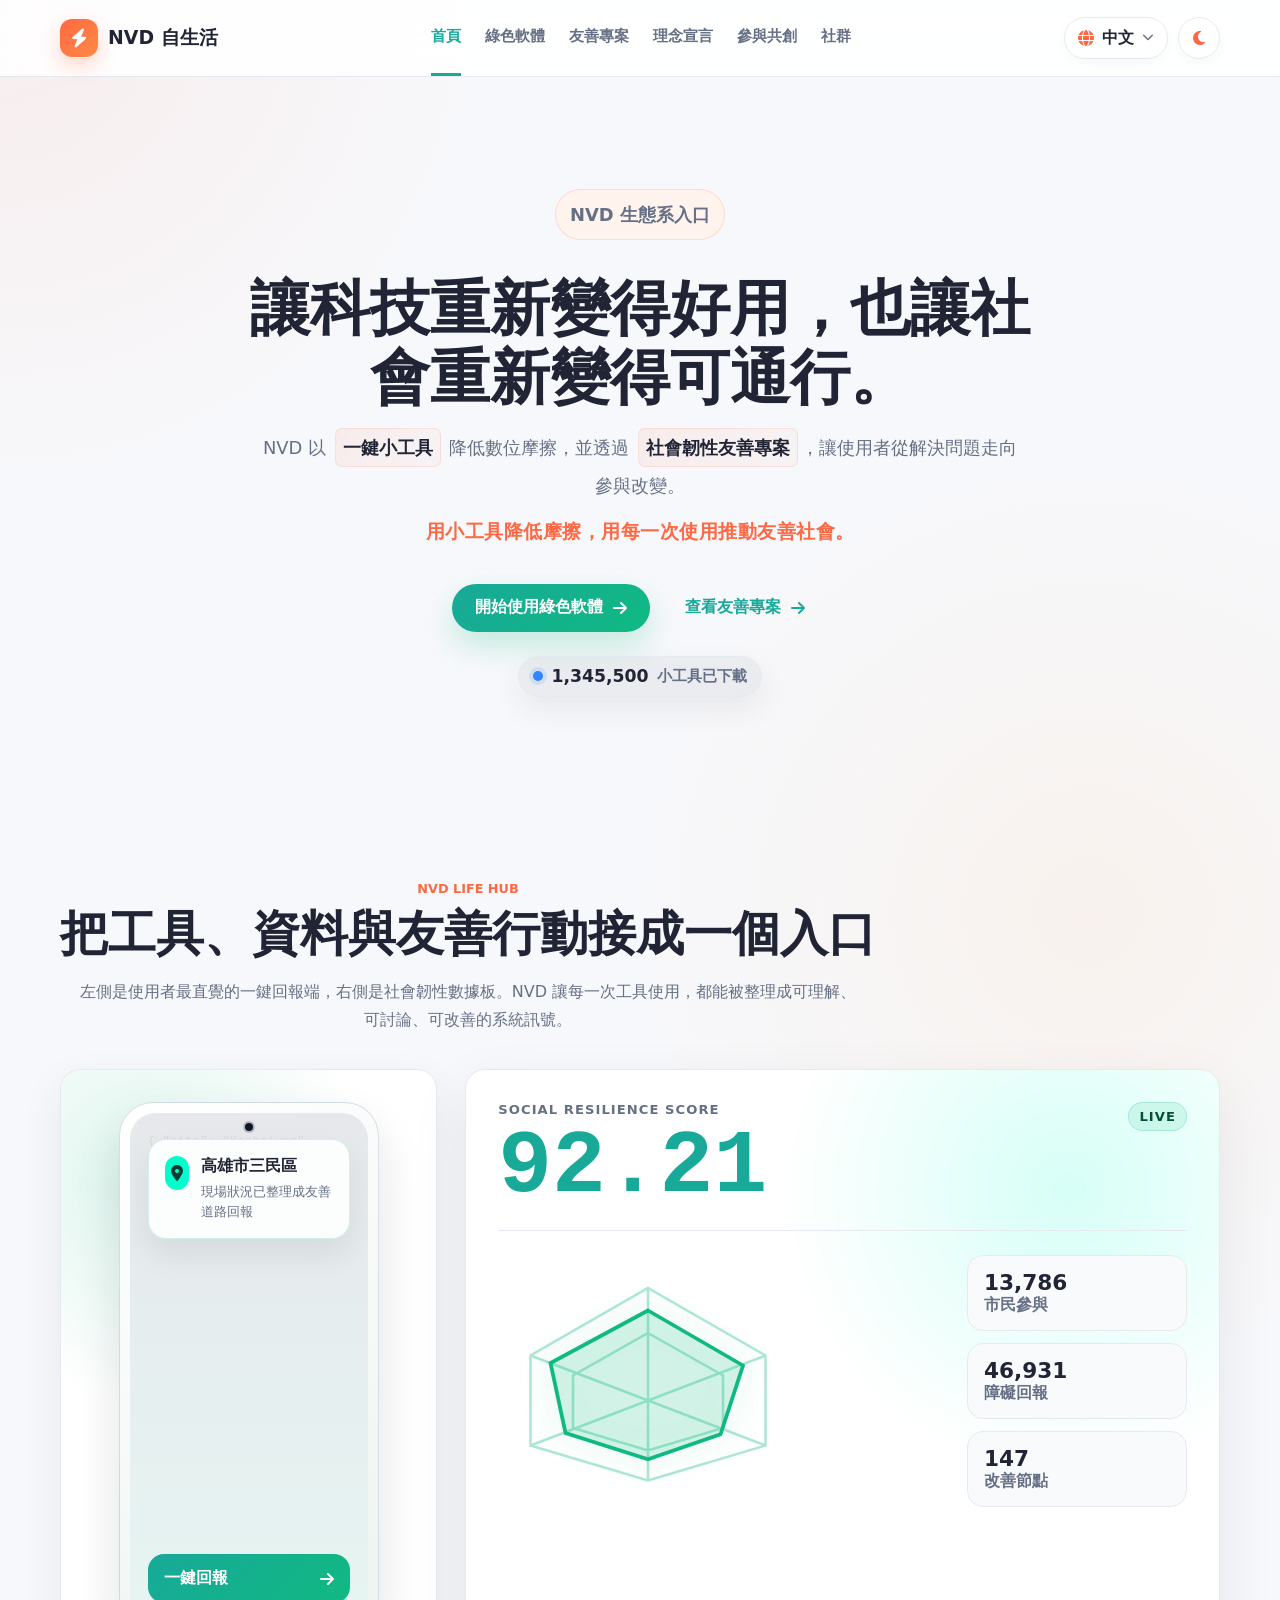
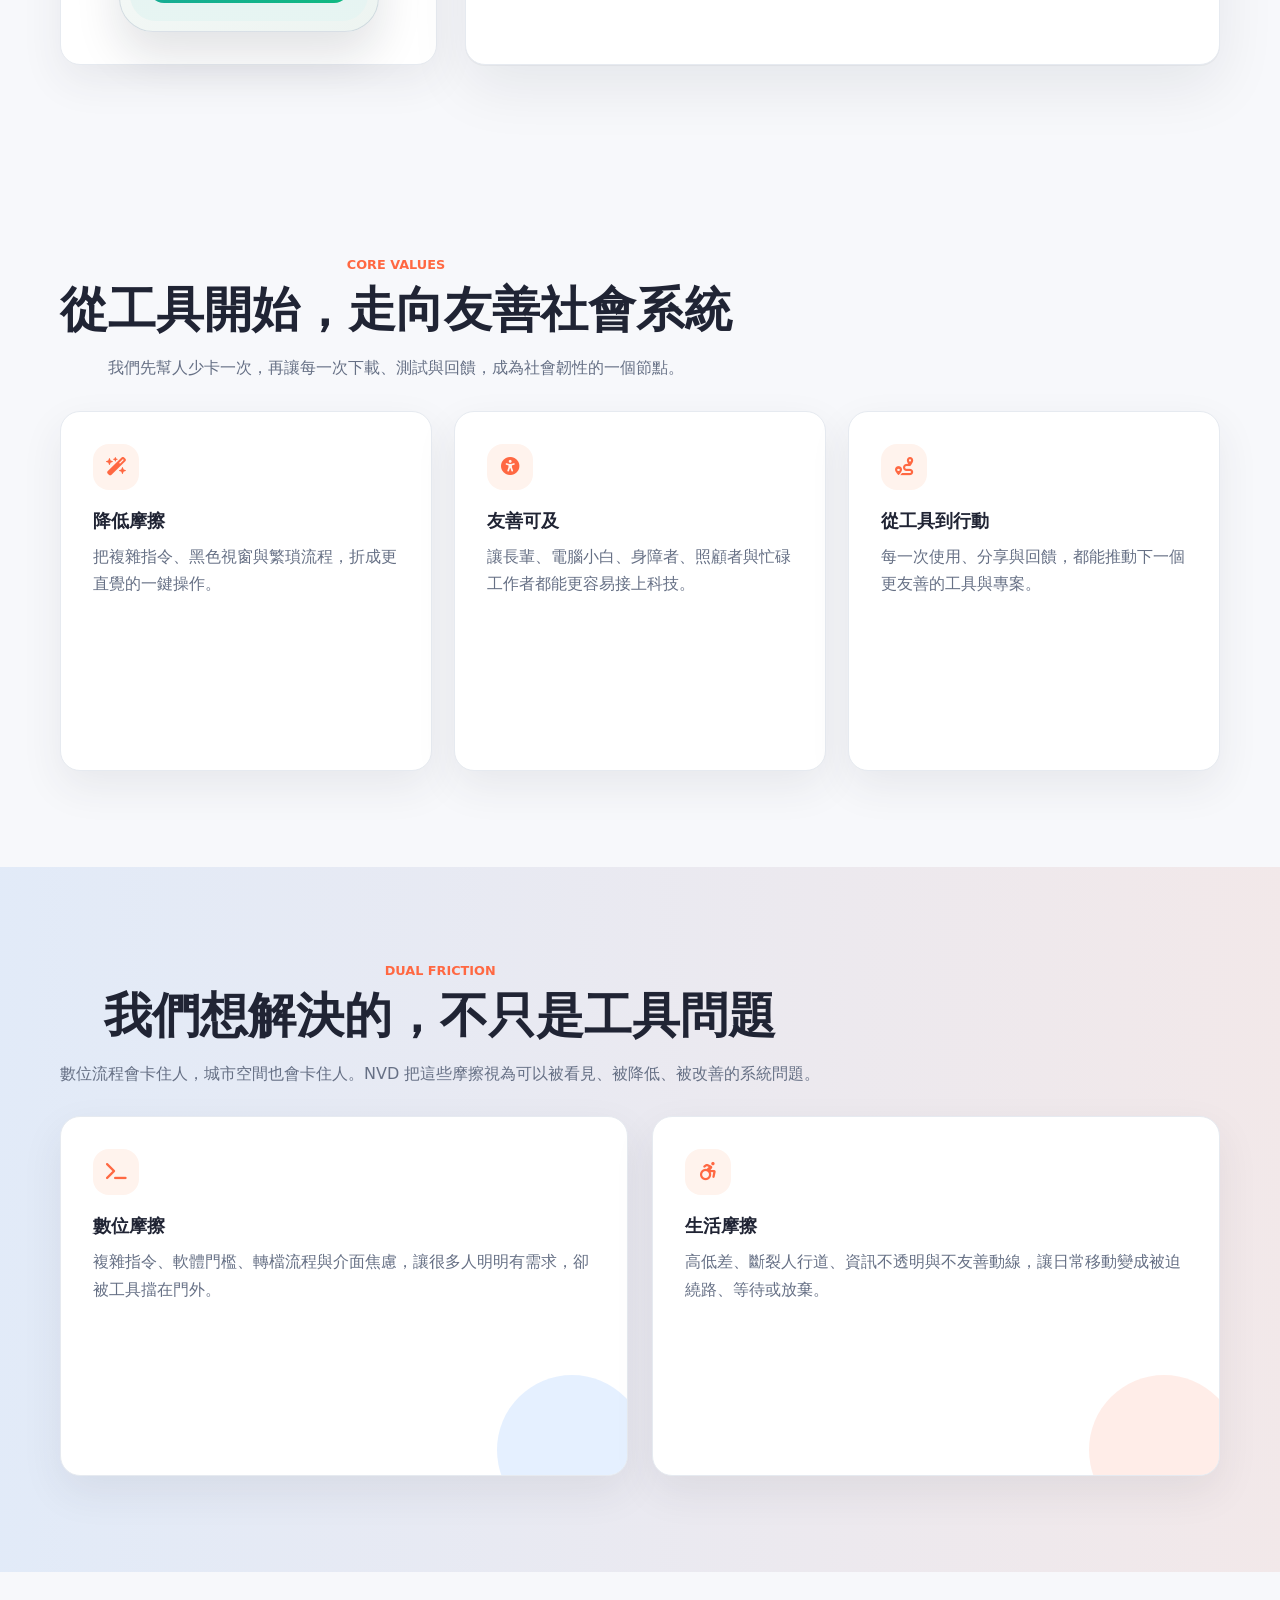
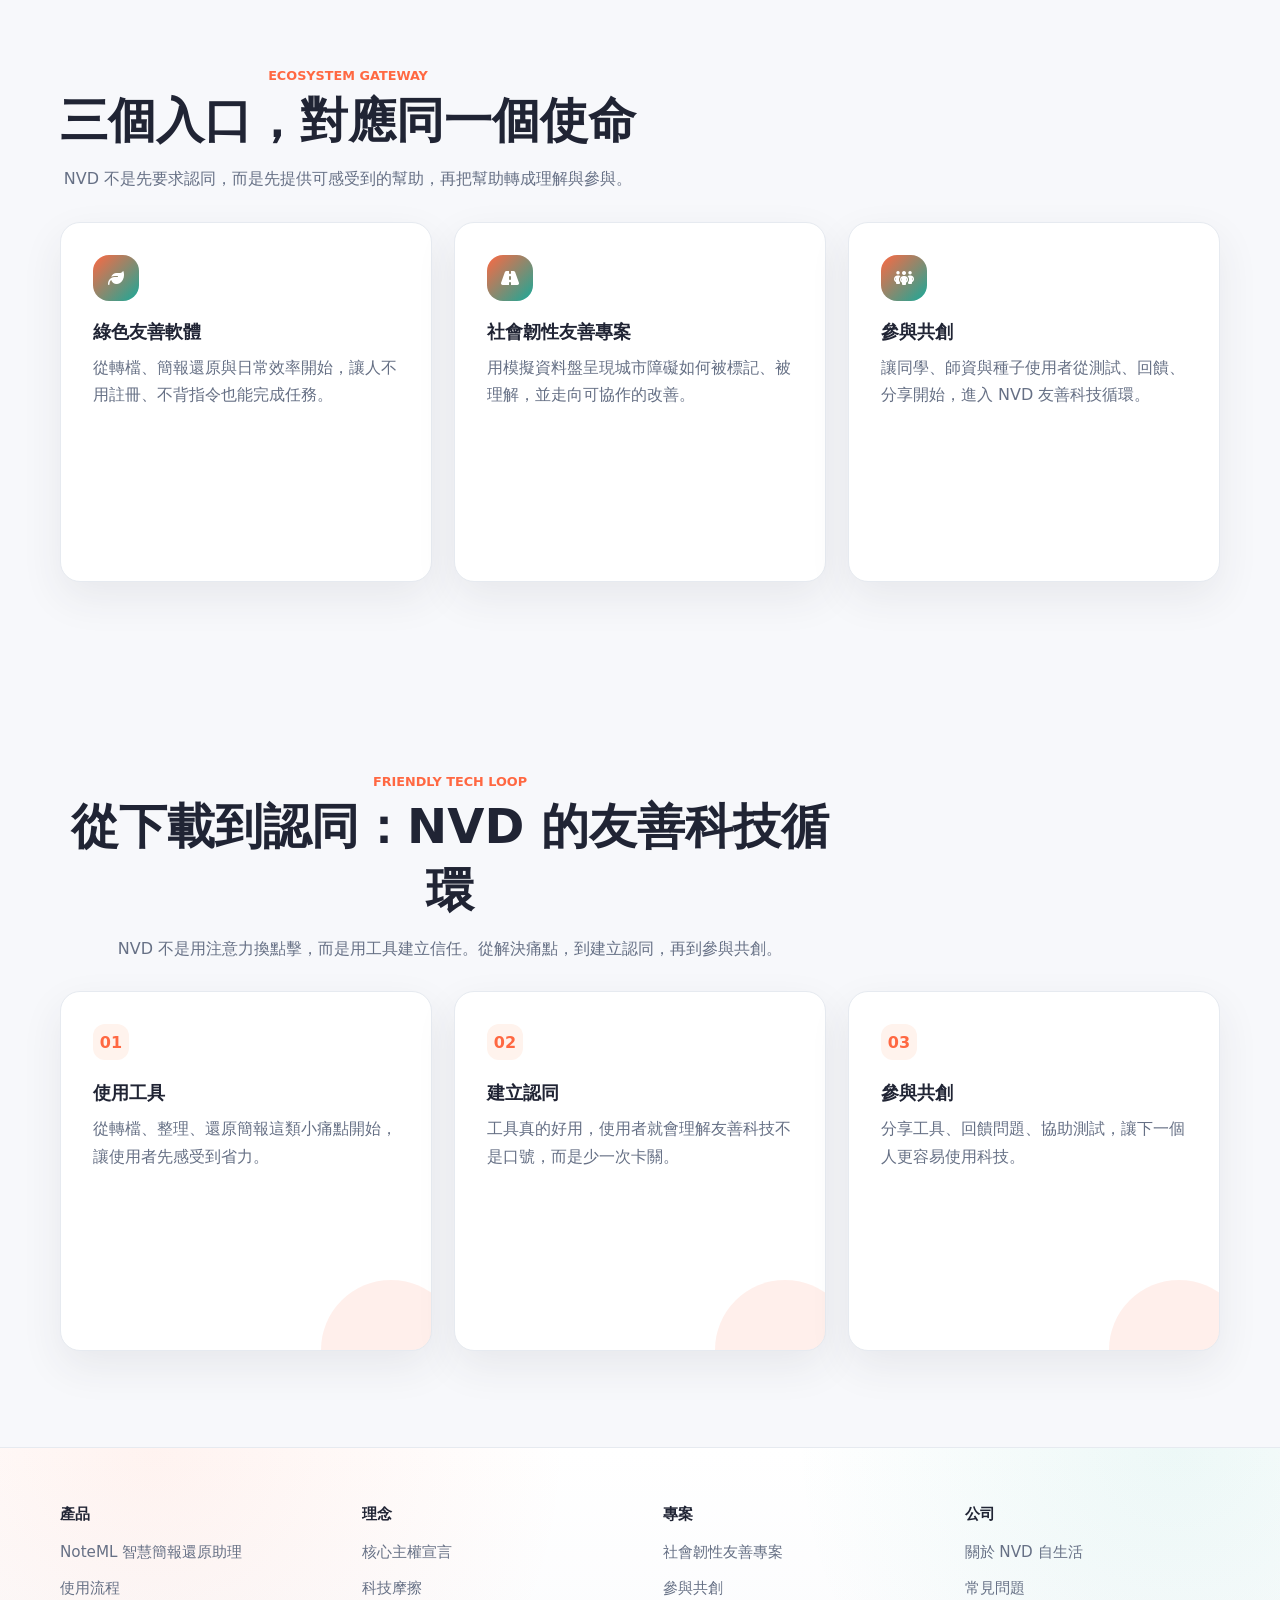
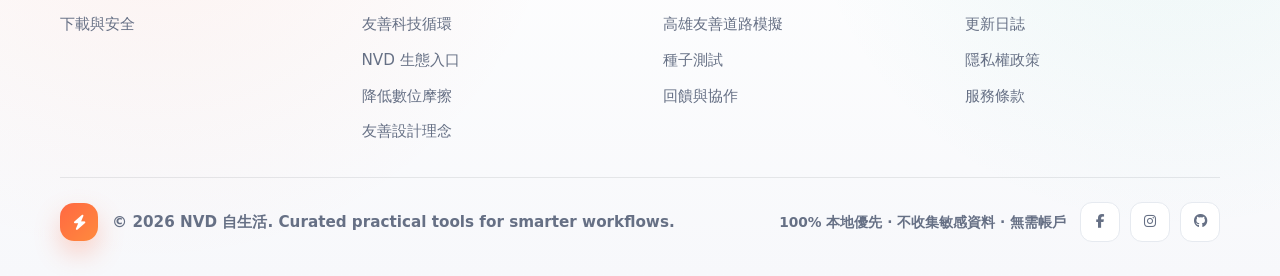
==== commit 3e53391e: "Update NVD home hub layout and naming" ====
--- a/index.html
+++ b/index.html
@@ -7,7 +7,7 @@
       http-equiv="Content-Security-Policy"
       content="default-src 'self'; base-uri 'self'; object-src 'none'; script-src 'self'; style-src 'self' https://fonts.googleapis.com https://cdnjs.cloudflare.com; font-src 'self' https://fonts.gstatic.com https://cdnjs.cloudflare.com; img-src 'self' data:; form-action 'none'; upgrade-insecure-requests"
     />
-    <title>NVD 自生活，實用工具箱</title>
+    <title>NVD 自生活</title>
     <link rel="preconnect" href="https://fonts.googleapis.com" />
     <link rel="preconnect" href="https://fonts.gstatic.com" crossorigin />
     <link
@@ -20,7 +20,7 @@
       integrity="sha384-PPIZEGYM1v8zp5Py7UjFb79S58UeqCL9pYVnVPURKEqvioPROaVAJKKLzvH2rDnI"
       crossorigin="anonymous"
     />
-    <link rel="stylesheet" href="styles.css?v=20260601-2" />
+    <link rel="stylesheet" href="styles.css?v=20260601-4" />
   </head>
   <body>
     <header class="site-header">
@@ -106,12 +106,10 @@
               <span data-i18n="homePrimaryCta">開始使用綠色軟體</span>
               <i class="fa-solid fa-arrow-right"></i>
             </a>
-            <a
-              class="secondary-link-btn"
-              href="resilience.html"
-              data-i18n="homeSecondaryCta"
-              >查看友善專案</a
-            >
+            <a class="secondary-link-btn" href="resilience.html">
+              <span data-i18n="homeSecondaryCta">查看友善專案</span>
+              <i class="fa-solid fa-arrow-right"></i>
+            </a>
           </div>
 
           <div class="hero-stats" aria-label="檔案處理計數">
@@ -119,6 +117,74 @@
             <strong id="processedFilesCount">1,312,619</strong>
             <span data-i18n="statsProcessedFiles">小工具已下載</span>
           </div>
+        </div>
+      </section>
+
+      <section
+        class="hub-dashboard-section container"
+        aria-labelledby="hubDashboardTitle"
+      >
+        <div class="section-heading centered-heading">
+          <div>
+            <p class="eyebrow">NVD LIFE HUB</p>
+            <h2 id="hubDashboardTitle">把工具、資料與友善行動接成一個入口</h2>
+            <p class="section-lead">
+              左側是使用者最直覺的一鍵回報端，右側是社會韌性數據板。NVD
+              讓每一次工具使用，都能被整理成可理解、可討論、可改善的系統訊號。
+            </p>
+          </div>
+        </div>
+
+        <div class="hub-dashboard-grid">
+          <article class="hub-phone-card" aria-label="NVD 手機回報端">
+            <div class="hub-phone-shell">
+              <div class="hub-phone-camera"></div>
+              <div class="hub-phone-screen">
+                <div class="hub-json-stream" aria-hidden="true">
+                  { "site": "Kaohsiung", "risk": "curb_gap", "status":
+                  "syncing", "asset": "verified" }
+                </div>
+                <div class="hub-phone-banner">
+                  <span><i class="fa-solid fa-location-dot"></i></span>
+                  <div>
+                    <strong>高雄市三民區</strong>
+                    <small>現場狀況已整理成友善道路回報</small>
+                  </div>
+                </div>
+                <div class="hub-phone-action">
+                  <span>一鍵回報</span>
+                  <i class="fa-solid fa-arrow-right"></i>
+                </div>
+              </div>
+            </div>
+          </article>
+
+          <article class="hub-scoreboard-card" aria-label="NVD 公民分數板">
+            <div class="hub-scoreboard-header">
+              <div>
+                <span>Social Resilience Score</span>
+                <strong>92.21</strong>
+              </div>
+              <span class="hub-live-pill">LIVE</span>
+            </div>
+            <div class="hub-scoreboard-body">
+              <svg viewBox="0 0 240 180" role="img" aria-label="韌性雷達圖">
+                <path
+                  class="hub-radar-grid"
+                  d="M120 16 214 70 214 142 120 170 26 142 26 70Z M120 52 180 86 180 128 120 146 60 128 60 86Z M120 16v154M26 70l188 72M214 70 26 142"
+                />
+                <path
+                  class="hub-radar-fill"
+                  d="M120 34 196 78 178 133 120 153 54 132 42 76Z"
+                />
+              </svg>
+              <div class="hub-score-metrics">
+                <span><strong>13,786</strong> 市民參與</span>
+                <span><strong>46,931</strong> 障礙回報</span>
+                <span><strong>147</strong> 改善節點</span>
+              </div>
+            </div>
+          </article>
         </div>
       </section>
 
@@ -452,8 +518,7 @@
               ><i class="fa-solid fa-bolt"></i
             ></span>
             <p data-i18n="footerCopy">
-              © 2026 NVD 自生活，實用工具箱. Curated practical tools for smarter
-              workflows.
+              © 2026 NVD 自生活. Curated practical tools for smarter workflows.
             </p>
           </div>
           <div class="footer-meta">
@@ -670,6 +735,6 @@
       </div>
     </div>
 
-    <script src="script.js?v=20260601-2"></script>
+    <script src="script.js?v=20260601-4"></script>
   </body>
 </html>
--- a/styles.css
+++ b/styles.css
@@ -1,4 +1,4 @@
-:root {
+﻿:root {
   --bg-main: #f7f8fb;
   --bg-glow-primary: rgba(255, 103, 64, 0.08);
   --bg-glow-secondary: rgba(255, 209, 168, 0.16);
@@ -186,19 +186,26 @@
 }
 
 .nav-links a {
+  position: relative;
   display: flex;
   align-items: center;
   flex: 0 0 auto;
   gap: 6px;
-  transition: color 0.3s ease;
+  min-height: 76px;
+  border-bottom: 3px solid transparent;
+  transition:
+    color 0.3s ease,
+    border-color 0.3s ease;
 }
 
 .nav-links a:hover {
-  color: var(--primary-orange);
+  color: var(--accent-teal);
 }
 
 .nav-links a.active {
-  color: var(--primary-orange);
+  color: var(--accent-teal);
+  border-bottom-color: var(--accent-teal);
+  font-weight: 900;
 }
 
 .header-actions {
@@ -320,7 +327,7 @@
 }
 
 .hero {
-  padding: clamp(46px, 7vw, 72px) 0 clamp(34px, 5vw, 46px);
+  padding: clamp(72px, 9vw, 112px) 0 clamp(58px, 8vw, 88px);
 }
 
 .hero-inner {
@@ -421,20 +428,26 @@
 
 .primary-link-btn {
   color: #fff;
-  background: var(--primary-orange);
-  box-shadow: 0 12px 24px rgba(255, 104, 66, 0.22);
+  background: linear-gradient(135deg, var(--accent-teal), #10b981);
+  border: 1px solid rgba(24, 169, 153, 0.34);
+  box-shadow: 0 14px 30px rgba(16, 185, 129, 0.22);
 }
 
 .secondary-link-btn {
-  color: var(--text-main);
-  background: var(--surface-main);
-  border: 1px solid var(--border-main);
-}
-
-.primary-link-btn:hover,
-.secondary-link-btn:hover {
+  color: var(--accent-teal);
+  background: transparent;
+  border: 1px solid transparent;
+  box-shadow: none;
+}
+
+.primary-link-btn:hover {
   transform: translateY(-2px);
   box-shadow: var(--shadow-hover);
+}
+
+.secondary-link-btn:hover {
+  color: var(--text-main);
+  transform: translateX(4px);
 }
 
 .search-box {
@@ -523,7 +536,7 @@
 .values-section,
 .loop-section,
 .gateway-section {
-  padding: 74px 0;
+  padding: 96px 0;
 }
 
 .centered-heading {
@@ -560,6 +573,12 @@
 .loop-card,
 .dual-friction-card,
 .gateway-card {
+  min-height: 360px;
+  display: flex;
+  flex-direction: column;
+  align-items: flex-start;
+  justify-content: flex-start;
+  text-align: left;
   background: var(--card-bg);
   border: 1px solid var(--border-main);
   border-radius: var(--radius-lg);
@@ -567,11 +586,11 @@
 }
 
 .value-card {
-  padding: 28px;
+  padding: 32px;
 }
 
 .gateway-card {
-  padding: 28px;
+  padding: 32px;
   transition: all 0.3s ease;
 }
 
@@ -627,8 +646,265 @@
   line-height: 1.72;
 }
 
+.hub-dashboard-section {
+  padding: 96px 0;
+}
+
+.hub-dashboard-section .centered-heading > div {
+  max-width: 940px;
+}
+
+.hub-dashboard-grid {
+  display: grid;
+  grid-template-columns: minmax(260px, 1fr) minmax(0, 2fr);
+  gap: 28px;
+  align-items: stretch;
+  margin-top: 34px;
+}
+
+.hub-phone-card,
+.hub-scoreboard-card {
+  min-height: 360px;
+  padding: 32px;
+  text-align: left;
+  background: var(--card-bg);
+  border: 1px solid var(--border-main);
+  border-radius: var(--radius-lg);
+  box-shadow: var(--shadow-main);
+}
+
+.hub-phone-card {
+  display: grid;
+  place-items: center;
+  background:
+    radial-gradient(
+      circle at 22% 18%,
+      rgba(16, 185, 129, 0.14),
+      transparent 14rem
+    ),
+    var(--card-bg);
+}
+
+.hub-phone-shell {
+  position: relative;
+  width: min(100%, 260px);
+  aspect-ratio: 0.49;
+  padding: 10px;
+  background: linear-gradient(145deg, #ffffff, #edf4f1);
+  border: 1px solid rgba(148, 163, 184, 0.34);
+  border-radius: 34px;
+  box-shadow: 0 24px 46px rgba(15, 23, 42, 0.12);
+}
+
+.hub-phone-camera {
+  position: absolute;
+  top: 18px;
+  left: 50%;
+  z-index: 3;
+  width: 12px;
+  height: 12px;
+  background: #101828;
+  border: 2px solid rgba(255, 255, 255, 0.7);
+  border-radius: 50%;
+  transform: translateX(-50%);
+}
+
+.hub-phone-screen {
+  position: relative;
+  height: 100%;
+  overflow: hidden;
+  padding: 26px 18px 18px;
+  background:
+    linear-gradient(180deg, rgba(15, 23, 42, 0.08), rgba(16, 185, 129, 0.08)),
+    #f8fafc;
+  border-radius: 26px;
+}
+
+.hub-json-stream {
+  position: absolute;
+  inset: 18px;
+  color: rgba(15, 23, 42, 0.22);
+  filter: blur(0.35px);
+  opacity: 0.34;
+  font-family: Consolas, "Courier New", monospace;
+  font-size: 0.78rem;
+  line-height: 1.8;
+}
+
+.hub-phone-banner {
+  position: relative;
+  z-index: 2;
+  display: flex;
+  gap: 12px;
+  padding: 16px;
+  background: rgba(255, 255, 255, 0.88);
+  border: 1px solid rgba(16, 185, 129, 0.18);
+  border-radius: 18px;
+  box-shadow: 0 16px 32px rgba(15, 23, 42, 0.08);
+  backdrop-filter: blur(14px);
+}
+
+.hub-phone-banner span {
+  width: 34px;
+  height: 34px;
+  display: grid;
+  place-items: center;
+  color: #063d32;
+  background: #00ffcc;
+  border-radius: 12px;
+}
+
+.hub-phone-banner strong,
+.hub-phone-banner small {
+  display: block;
+}
+
+.hub-phone-banner strong {
+  color: var(--text-main);
+  font-size: 1rem;
+}
+
+.hub-phone-banner small {
+  margin-top: 5px;
+  color: var(--text-muted);
+  line-height: 1.5;
+}
+
+.hub-phone-action {
+  position: absolute;
+  right: 18px;
+  bottom: 18px;
+  left: 18px;
+  z-index: 2;
+  display: flex;
+  align-items: center;
+  justify-content: space-between;
+  padding: 14px 16px;
+  color: #fff;
+  background: linear-gradient(135deg, var(--accent-teal), #10b981);
+  border-radius: 16px;
+  font-weight: 900;
+}
+
+.hub-scoreboard-card {
+  background:
+    radial-gradient(
+      circle at 80% 20%,
+      rgba(0, 255, 204, 0.16),
+      transparent 18rem
+    ),
+    #ffffff;
+  box-shadow:
+    0 1px 0 rgba(15, 23, 42, 0.04),
+    0 22px 60px rgba(15, 23, 42, 0.08);
+}
+
+.hub-scoreboard-header,
+.hub-scoreboard-body {
+  display: flex;
+  gap: 24px;
+}
+
+.hub-scoreboard-header {
+  align-items: flex-start;
+  justify-content: space-between;
+  margin-bottom: 24px;
+  padding-bottom: 20px;
+  border-bottom: 1px solid var(--border-main);
+}
+
+.hub-scoreboard-header span {
+  display: block;
+  color: var(--text-muted);
+  font-size: 0.82rem;
+  font-weight: 900;
+  letter-spacing: 0.08em;
+  text-transform: uppercase;
+}
+
+.hub-scoreboard-header strong {
+  display: block;
+  margin-top: 8px;
+  color: var(--accent-teal);
+  font-family: Consolas, "Courier New", monospace;
+  font-size: clamp(3.1rem, 8vw, 5.6rem);
+  line-height: 0.95;
+}
+
+.hub-live-pill {
+  padding: 6px 10px;
+  color: #064e3b !important;
+  background: rgba(16, 185, 129, 0.12);
+  border: 1px solid rgba(16, 185, 129, 0.2);
+  border-radius: 999px;
+}
+
+.hub-scoreboard-body {
+  align-items: center;
+  justify-content: space-between;
+}
+
+.hub-scoreboard-body svg {
+  width: min(48%, 300px);
+}
+
+.hub-radar-grid {
+  fill: none;
+  stroke: rgba(16, 185, 129, 0.34);
+  stroke-width: 2;
+}
+
+.hub-radar-fill {
+  fill: rgba(16, 185, 129, 0.15);
+  stroke: #10b981;
+  stroke-width: 3;
+  filter: drop-shadow(0 0 12px rgba(16, 185, 129, 0.3));
+}
+
+.hub-score-metrics {
+  display: grid;
+  gap: 12px;
+  min-width: 220px;
+}
+
+.hub-score-metrics span {
+  padding: 14px 16px;
+  color: var(--text-muted);
+  background: #f8fafc;
+  border: 1px solid var(--border-main);
+  border-radius: 16px;
+  font-weight: 800;
+}
+
+.hub-score-metrics strong {
+  display: block;
+  color: var(--text-main);
+  font-size: 1.35rem;
+}
+
+body[data-theme="dark"] .hub-phone-card,
+body[data-theme="dark"] .hub-scoreboard-card {
+  background: #151821;
+  border-color: rgba(255, 255, 255, 0.1);
+}
+
+body[data-theme="dark"] .hub-phone-screen,
+body[data-theme="dark"] .hub-score-metrics span {
+  background: rgba(255, 255, 255, 0.06);
+}
+
+body[data-theme="dark"] .hub-phone-banner {
+  background: rgba(17, 24, 39, 0.82);
+  border-color: rgba(16, 185, 129, 0.22);
+}
+
+body[data-theme="dark"] .hub-phone-banner strong,
+body[data-theme="dark"] .hub-score-metrics strong {
+  color: #f8fafc;
+}
+
 .dual-friction-section {
-  padding: 76px 0;
+  padding: 96px 0;
   background:
     linear-gradient(90deg, rgba(47, 134, 255, 0.08), rgba(255, 104, 66, 0.08)),
     var(--surface-muted);
@@ -650,7 +926,7 @@
 .dual-friction-card {
   position: relative;
   overflow: hidden;
-  padding: 30px;
+  padding: 32px;
 }
 
 .dual-friction-card::after {
@@ -694,7 +970,7 @@
 
 .section-heading h2 {
   margin: 0;
-  font-size: clamp(1.4rem, 3vw, 1.85rem);
+  font-size: clamp(2rem, 4vw, 3rem);
   font-weight: 800;
 }
 
@@ -1403,7 +1679,20 @@
   gap: 8px;
 }
 
+.step-bar-container {
+  align-items: center;
+  box-sizing: border-box;
+  width: 100%;
+  padding: 8px;
+  background: rgba(255, 255, 255, 0.78);
+  border: 1px solid rgba(16, 185, 129, 0.16);
+  border-radius: 999px;
+  box-shadow: 0 18px 42px rgba(15, 23, 42, 0.08);
+  backdrop-filter: blur(16px);
+}
+
 .demo-step-button {
+  position: relative;
   min-height: 36px;
   padding: 0 12px;
   color: rgba(226, 255, 247, 0.72);
@@ -1416,11 +1705,25 @@
   transition: all 0.25s ease;
 }
 
+.step-bar-container .demo-step-button {
+  color: #526174;
+  background: rgba(248, 250, 252, 0.86);
+  border-color: rgba(148, 163, 184, 0.18);
+}
+
 .demo-step-button:hover,
 .demo-step-button.active {
   color: #001a14;
   background: var(--nvd-neon);
   box-shadow: 0 0 22px rgba(0, 255, 204, 0.34);
+}
+
+.step-bar-container .demo-step-button.active {
+  color: #052e2b;
+  background: linear-gradient(135deg, #00ffcc, #8fffea);
+  box-shadow:
+    0 0 0 1px rgba(0, 255, 204, 0.36),
+    0 12px 26px rgba(0, 255, 204, 0.22);
 }
 
 .nvd-demo-stage {
@@ -2287,6 +2590,15 @@
   box-shadow: 0 16px 40px rgba(15, 23, 42, 0.06);
 }
 
+.step-bar-container .demo-step-button.active {
+  color: #052e2b;
+  background: linear-gradient(135deg, #00ffcc, #8fffea);
+  border-color: rgba(0, 255, 204, 0.52);
+  box-shadow:
+    0 0 0 1px rgba(0, 255, 204, 0.3),
+    0 12px 26px rgba(0, 255, 204, 0.22);
+}
+
 .demo-panel-heading span {
   color: #64748b;
 }
@@ -2333,7 +2645,7 @@
   z-index: 0;
   background:
     linear-gradient(180deg, rgba(255, 255, 255, 0.08), rgba(3, 7, 18, 0.2)),
-    url("83bxrcfg.jpg") center / cover;
+    url("assets/83bxrcfg.jpg") center / cover;
   filter: grayscale(75%) contrast(125%) brightness(85%);
   transition:
     filter 0.4s ease,
@@ -2386,6 +2698,8 @@
 }
 
 .target-box {
+  top: 58%;
+  left: 58%;
   width: 232px;
   background: rgba(255, 255, 255, 0.16);
   border-color: rgba(0, 255, 204, 0.95);
@@ -2721,7 +3035,7 @@
 
 .loop-card {
   position: relative;
-  padding: 28px;
+  padding: 32px;
   overflow: hidden;
 }
 
@@ -3033,7 +3347,7 @@
 }
 
 .footer-column a {
-  color: #496280;
+  color: #667085;
   line-height: 1.5;
   text-decoration: none;
   transition:
@@ -3046,7 +3360,7 @@
 }
 
 .footer-column a:hover {
-  color: var(--primary-orange);
+  color: var(--accent-teal);
   transform: translateX(4px);
 }
 
@@ -3061,7 +3375,7 @@
   gap: 24px;
   margin-top: 34px;
   padding-top: 24px;
-  border-top: 1px dashed rgba(45, 49, 66, 0.14);
+  border-top: 1px solid rgba(45, 49, 66, 0.1);
 }
 
 body[data-theme="dark"] .footer-bottom {
@@ -3077,6 +3391,7 @@
 
 .footer-brand p,
 .footer-meta span {
+  color: #667085;
   margin: 0;
   line-height: 1.6;
   font-weight: 600;
@@ -3113,7 +3428,7 @@
   height: 40px;
   display: grid;
   place-items: center;
-  color: var(--primary-orange);
+  color: #667085;
   background: #fff;
   border: 1px solid var(--border-main);
   border-radius: 12px;
@@ -3128,9 +3443,9 @@
 
 .social-links a:hover {
   color: #fff;
-  background: var(--primary-orange);
+  background: var(--accent-teal);
   transform: translateY(-3px);
-  box-shadow: 0 12px 24px rgba(255, 104, 66, 0.25);
+  box-shadow: 0 12px 24px rgba(16, 185, 129, 0.22);
 }
 
 .modal-backdrop {
@@ -3380,8 +3695,18 @@
 
   .values-grid,
   .loop-grid,
-  .gateway-grid {
+  .gateway-grid,
+  .hub-dashboard-grid {
     grid-template-columns: 1fr;
+  }
+
+  .hub-scoreboard-body {
+    align-items: flex-start;
+    flex-direction: column;
+  }
+
+  .hub-scoreboard-body svg {
+    width: min(100%, 320px);
   }
 
   .dual-friction-grid,
@@ -3528,11 +3853,47 @@
   }
 
   .hero {
-    padding: 44px 0 30px;
+    padding: 58px 0 44px;
   }
 
   .hero h1 {
+    width: 100%;
+    max-width: 7.2em;
+    margin-inline: auto;
     margin-top: 18px;
+    font-size: clamp(1.9rem, 9vw, 2.2rem);
+    line-height: 1.2;
+    white-space: normal;
+    line-break: anywhere;
+    overflow-wrap: anywhere;
+    word-break: break-all;
+  }
+
+  .hub-dashboard-section .section-heading h2 {
+    width: 100%;
+    max-width: 7.2em;
+    margin-inline: auto;
+    font-size: clamp(1.85rem, 8.6vw, 2.15rem);
+    line-height: 1.22;
+    white-space: normal;
+    line-break: anywhere;
+    overflow-wrap: anywhere;
+    word-break: break-all;
+  }
+
+  .hero-subtitle,
+  .section-lead {
+    max-width: 300px;
+    margin-inline: auto;
+    overflow-wrap: anywhere;
+    word-break: break-all;
+  }
+
+  .hero-subtitle .tagline {
+    max-width: 280px;
+    margin-inline: auto;
+    overflow-wrap: anywhere;
+    word-break: break-all;
   }
 
   .hero-kicker {
@@ -3565,6 +3926,7 @@
 
   .values-section,
   .dual-friction-section,
+  .hub-dashboard-section,
   .resilience-section,
   .loop-section,
   .gateway-section,
@@ -3577,8 +3939,25 @@
   .dual-friction-card,
   .loop-card,
   .gateway-card {
+    min-height: auto;
     padding: 22px;
     border-radius: 16px;
+  }
+
+  .hub-phone-card,
+  .hub-scoreboard-card {
+    min-height: auto;
+    padding: 22px;
+    border-radius: 16px;
+  }
+
+  .hub-phone-shell {
+    width: min(100%, 238px);
+  }
+
+  .hub-scoreboard-header,
+  .hub-scoreboard-body {
+    flex-direction: column;
   }
 
   .resilience-demo-header {
@@ -3605,8 +3984,16 @@
     grid-template-columns: repeat(2, minmax(0, 1fr));
   }
 
+  .step-bar-container {
+    max-width: min(100%, 300px);
+    margin-inline: auto;
+    border-radius: 26px;
+  }
+
   .demo-step-button {
     width: 100%;
+    padding-inline: 8px;
+    font-size: 0.76rem;
   }
 
   .nvd-demo-front {
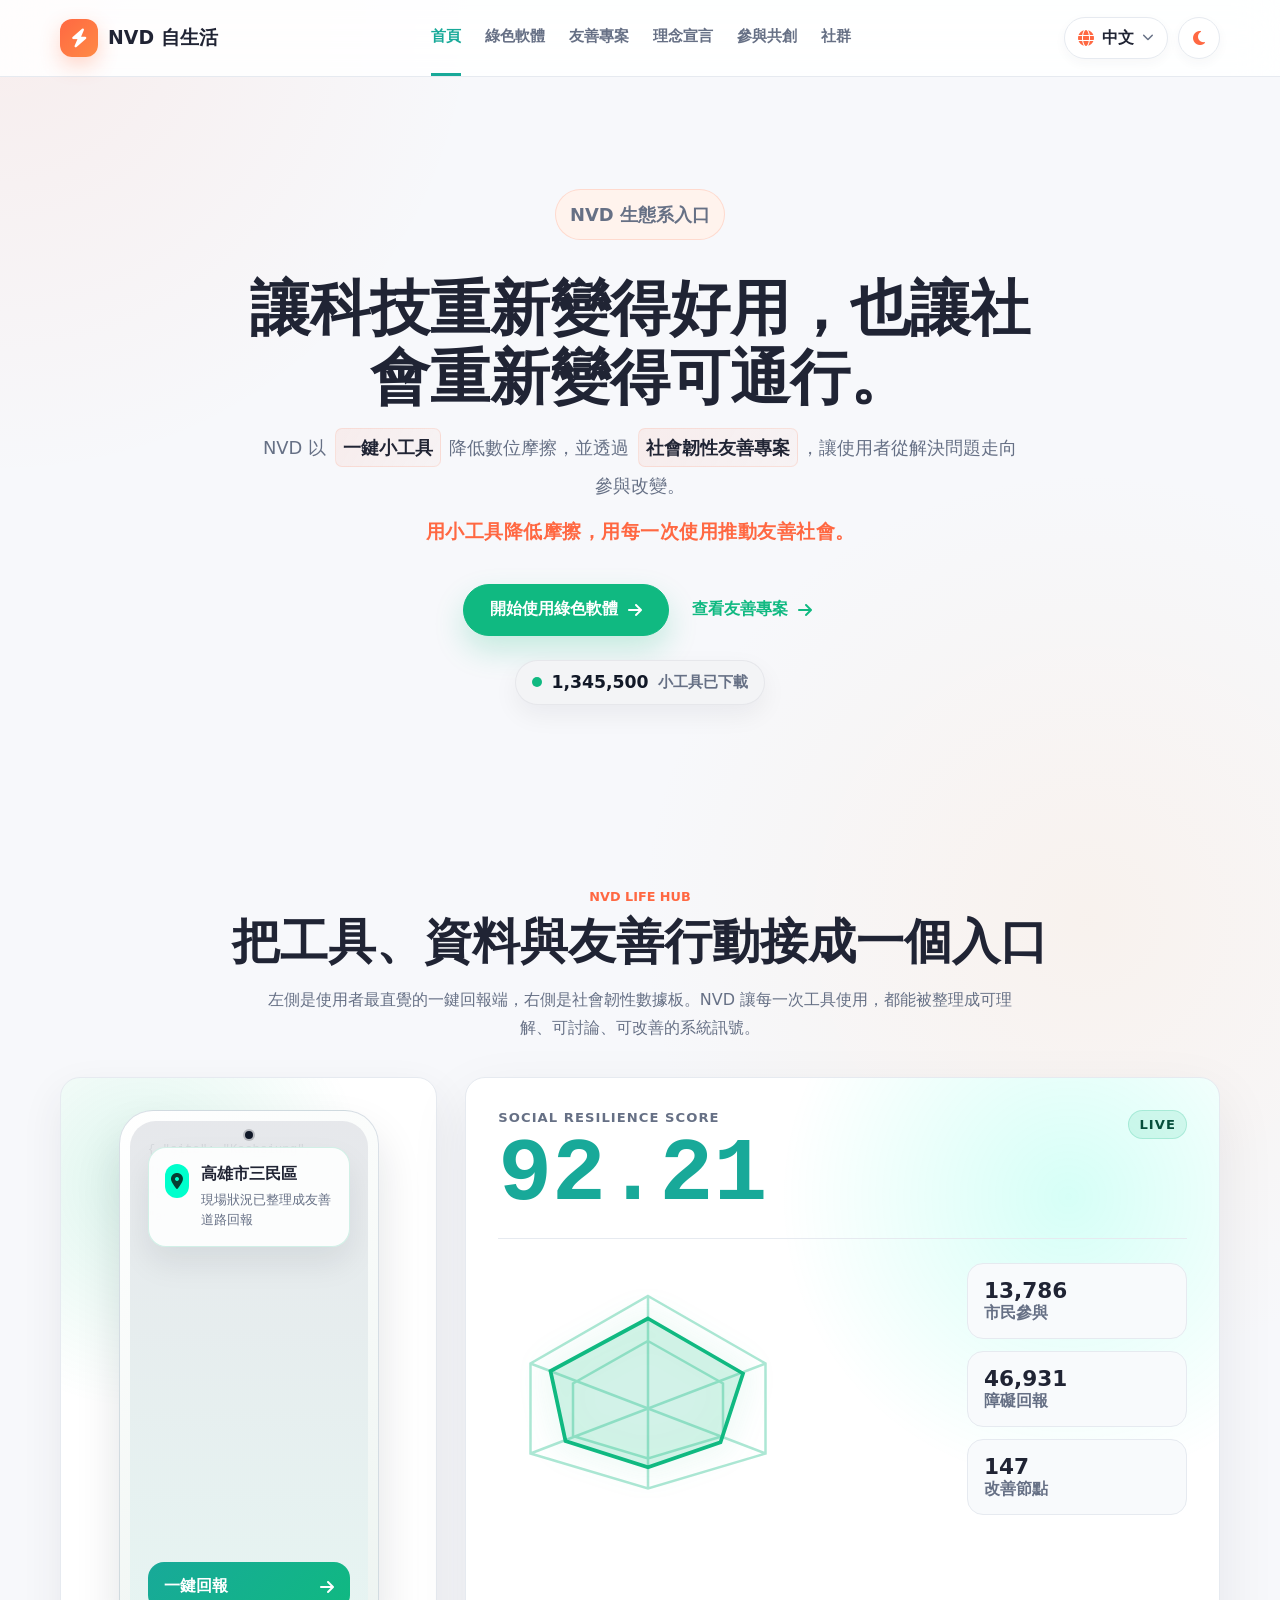
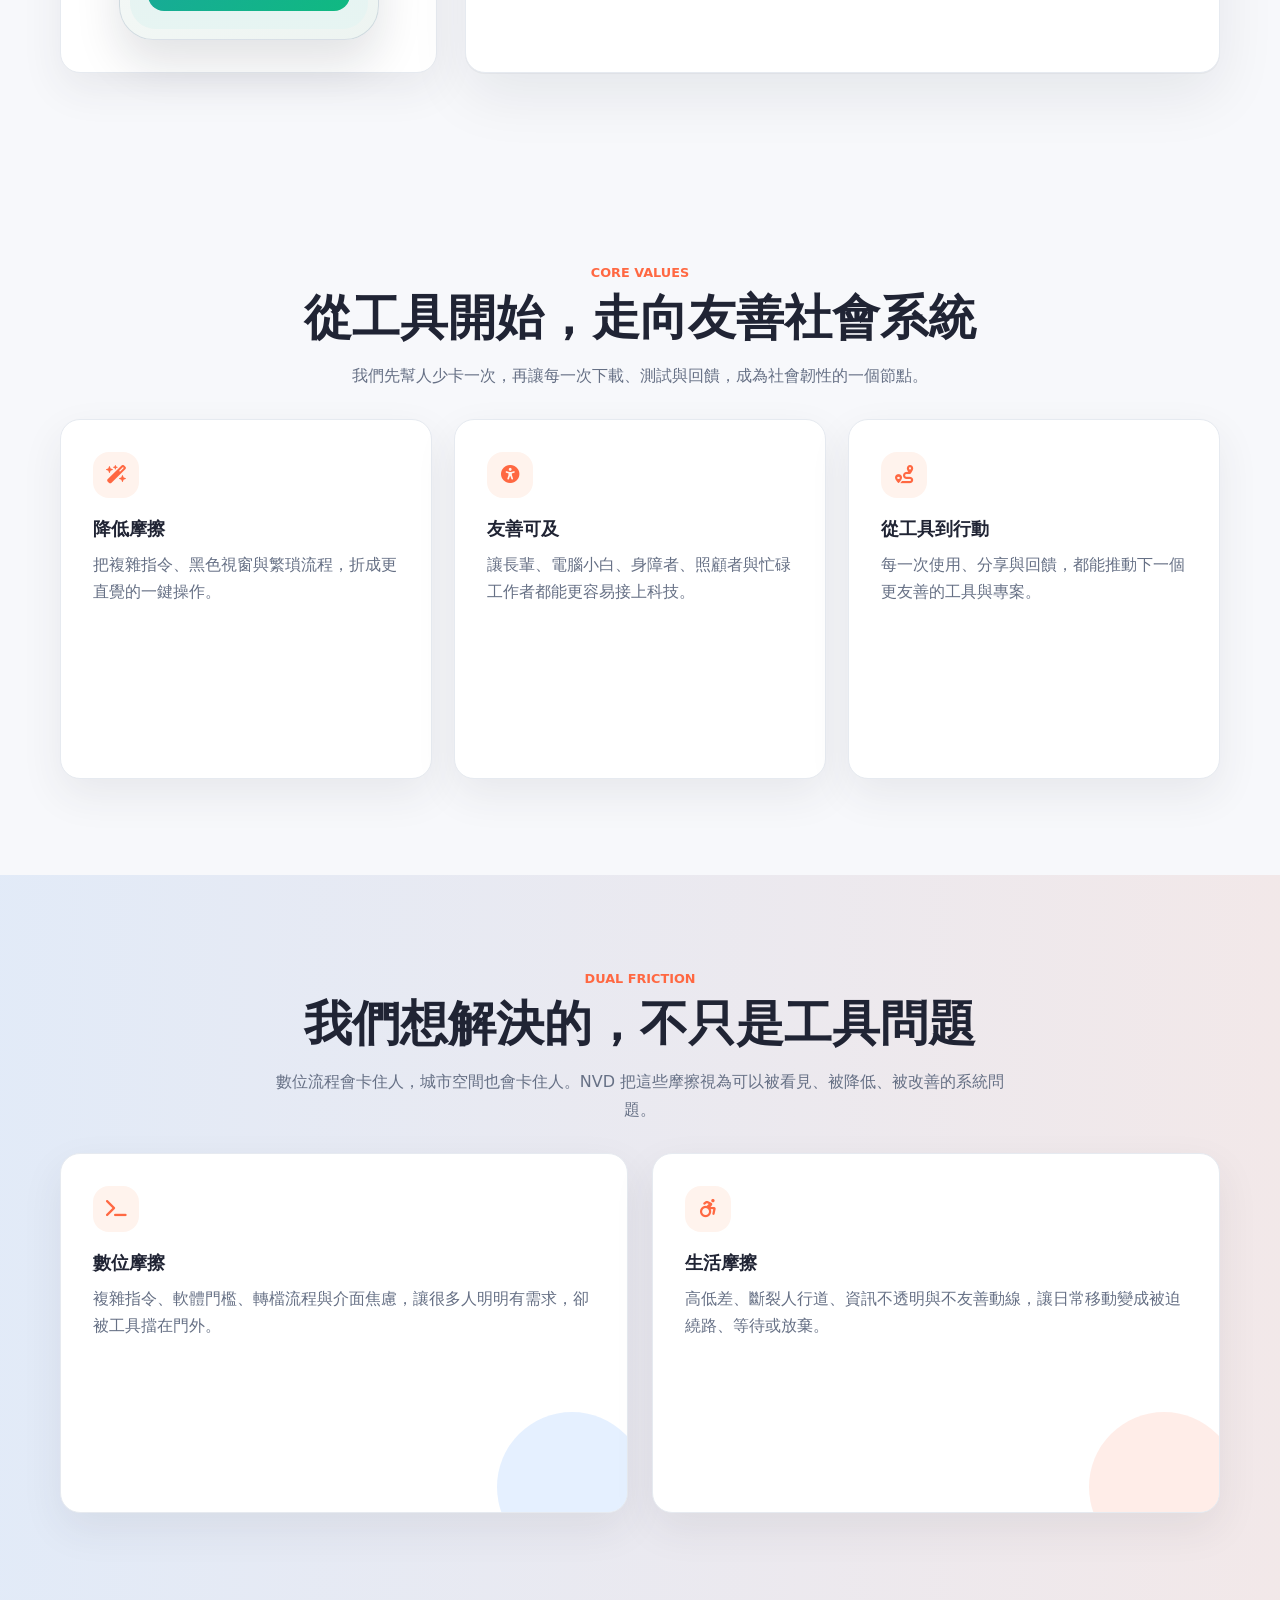
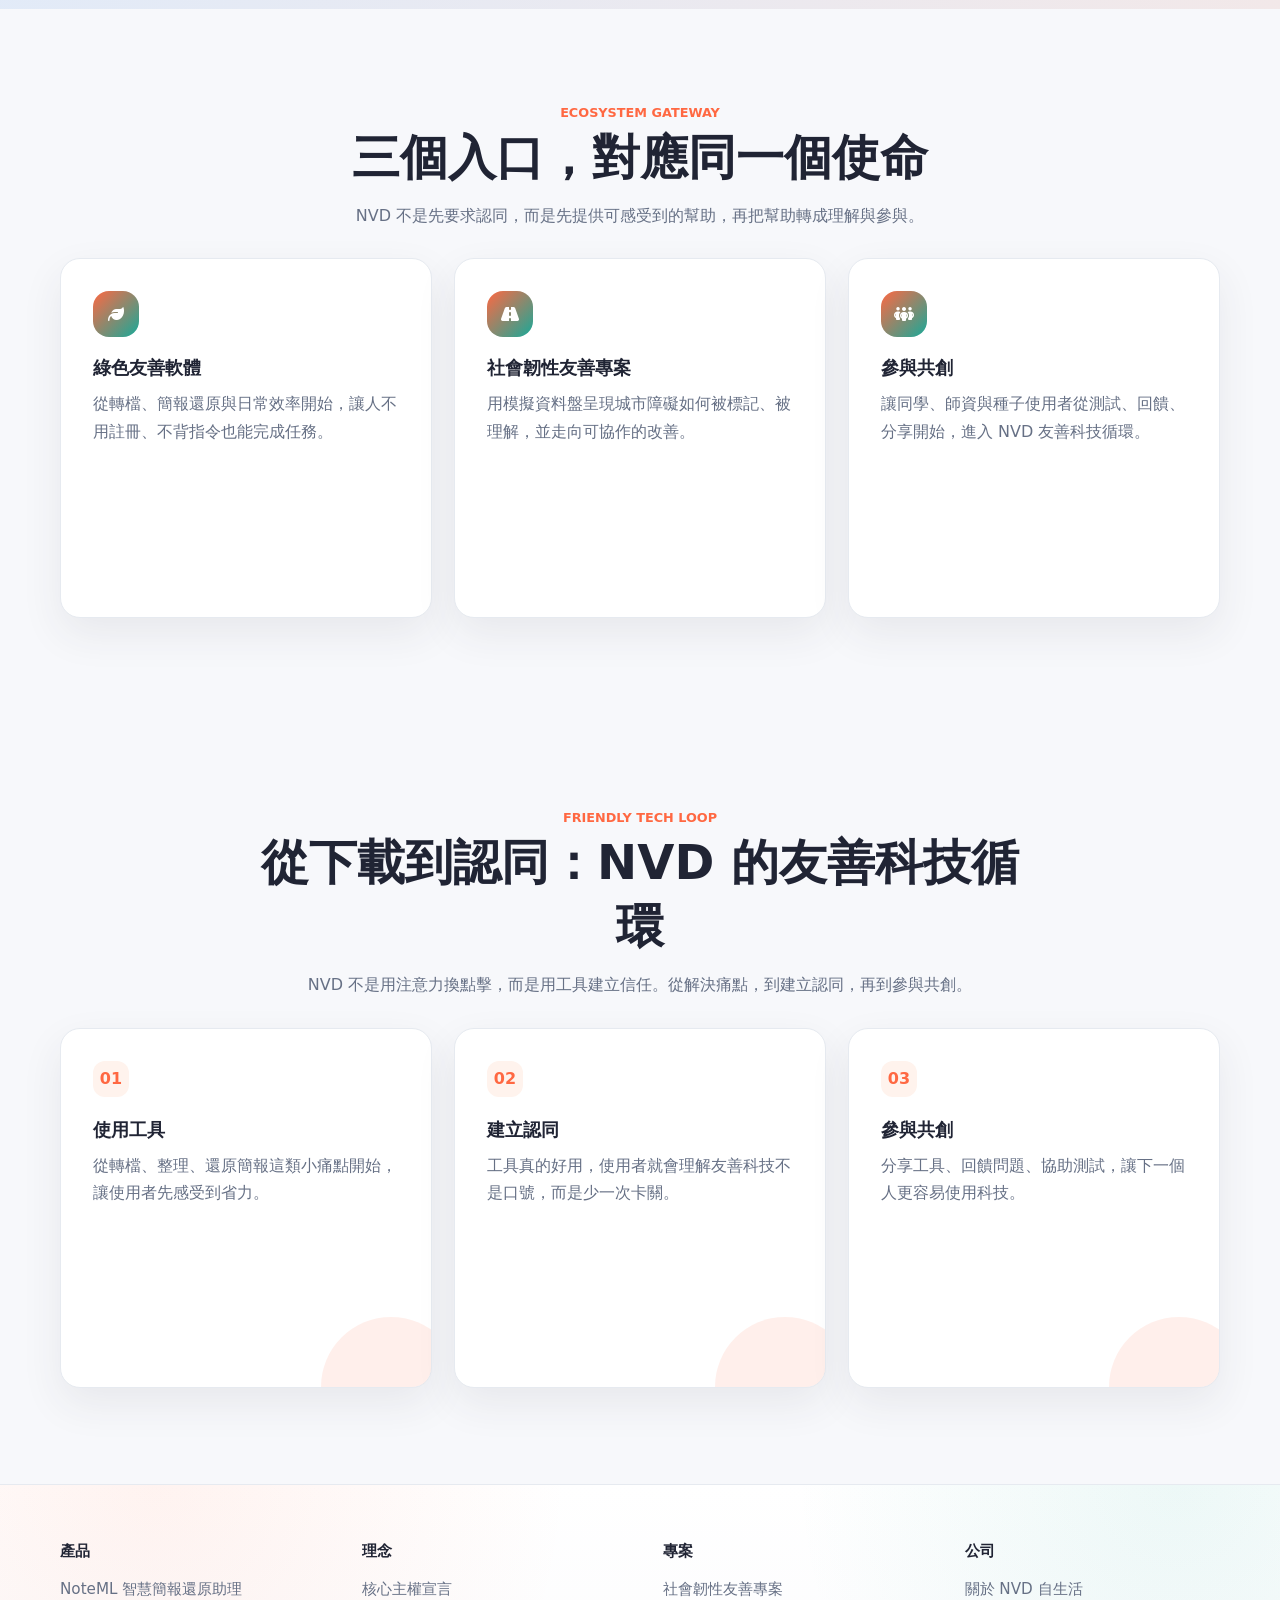
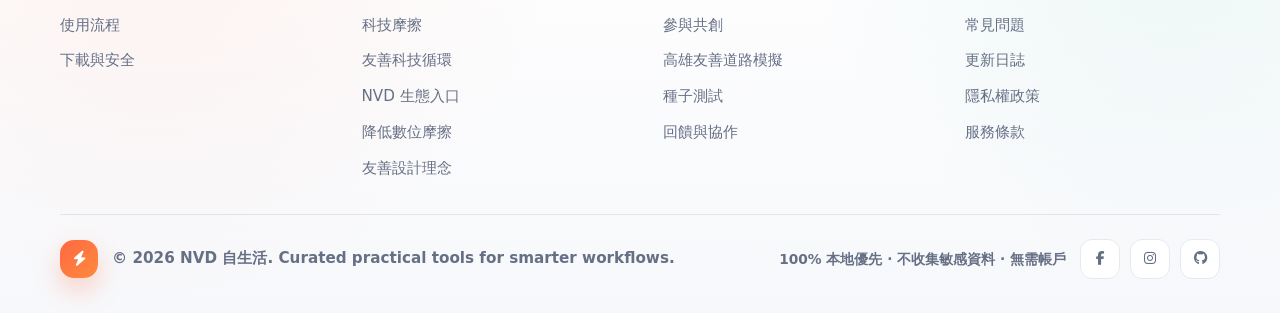
==== commit 8aec2440: "Polish layout and sharing metadata" ====
--- a/index.html
+++ b/index.html
@@ -7,7 +7,26 @@
       http-equiv="Content-Security-Policy"
       content="default-src 'self'; base-uri 'self'; object-src 'none'; script-src 'self'; style-src 'self' https://fonts.googleapis.com https://cdnjs.cloudflare.com; font-src 'self' https://fonts.gstatic.com https://cdnjs.cloudflare.com; img-src 'self' data:; form-action 'none'; upgrade-insecure-requests"
     />
-    <title>NVD 自生活</title>
+    <title>NVD 自生活｜實用工具箱與友善科技入口</title>
+    <meta
+      name="description"
+      content="NVD 自生活整理一鍵化實用工具、綠色軟體與社會韌性友善專案，降低數位摩擦，讓科技更直覺、更省力。"
+    />
+    <meta property="og:type" content="website" />
+    <meta property="og:title" content="NVD 自生活｜實用工具箱與友善科技入口" />
+    <meta
+      property="og:description"
+      content="NVD 自生活整理一鍵化實用工具、綠色軟體與社會韌性友善專案，降低數位摩擦，讓科技更直覺、更省力。"
+    />
+    <meta
+      property="og:url"
+      content="https://yi-anchen888.github.io/NVD-Toolkit/"
+    />
+    <meta
+      property="og:image"
+      content="https://yi-anchen888.github.io/NVD-Toolkit/assets/og-image.jpg"
+    />
+    <link rel="icon" href="data:," />
     <link rel="preconnect" href="https://fonts.googleapis.com" />
     <link rel="preconnect" href="https://fonts.gstatic.com" crossorigin />
     <link
@@ -20,7 +39,7 @@
       integrity="sha384-PPIZEGYM1v8zp5Py7UjFb79S58UeqCL9pYVnVPURKEqvioPROaVAJKKLzvH2rDnI"
       crossorigin="anonymous"
     />
-    <link rel="stylesheet" href="styles.css?v=20260601-4" />
+    <link rel="stylesheet" href="styles.css?v=20260604-1" />
   </head>
   <body>
     <header class="site-header">
@@ -30,7 +49,20 @@
           <span data-i18n="brandName">NVD 自生活</span>
         </a>
 
-        <div class="nav-links" aria-label="網站選單">
+        <button
+          class="mobile-nav-toggle"
+          id="mobileNavToggle"
+          type="button"
+          aria-label="開啟網站選單"
+          aria-controls="primaryNav"
+          aria-expanded="false"
+        >
+          <span></span>
+          <span></span>
+          <span></span>
+        </button>
+
+        <div class="nav-links" id="primaryNav" aria-label="網站選單">
           <a class="active" href="index.html" data-i18n="navHome">首頁</a>
           <a href="software.html" data-i18n="navSoftware">綠色軟體</a>
           <a href="resilience.html" data-i18n="navResilience">友善專案</a>
@@ -665,7 +697,11 @@
           </button>
         </div>
         <div class="modal-body legal-body">
-          <section class="modal-section legal-panel" data-legal-panel="privacy">
+          <section
+            id="privacy"
+            class="modal-section legal-panel"
+            data-legal-panel="privacy"
+          >
             <p class="legal-updated" data-i18n="legalUpdated">
               最後更新：2026 年 5 月 30 日
             </p>
@@ -695,6 +731,7 @@
           </section>
 
           <section
+            id="terms"
             class="modal-section legal-panel"
             data-legal-panel="terms"
             hidden
@@ -735,6 +772,6 @@
       </div>
     </div>
 
-    <script src="script.js?v=20260601-4"></script>
+    <script src="script.js?v=20260604-1"></script>
   </body>
 </html>
--- a/styles.css
+++ b/styles.css
@@ -308,6 +308,51 @@
   border-color: rgba(255, 90, 43, 0.38);
 }
 
+.mobile-nav-toggle {
+  width: 42px;
+  height: 42px;
+  display: none;
+  flex: 0 0 auto;
+  align-items: center;
+  justify-content: center;
+  flex-direction: column;
+  gap: 5px;
+  color: var(--text-main);
+  background: var(--surface-main);
+  border: 1px solid var(--border-main);
+  border-radius: 999px;
+  box-shadow: 0 4px 12px rgba(45, 49, 66, 0.04);
+  transition: all 0.25s ease;
+}
+
+.mobile-nav-toggle span {
+  width: 17px;
+  height: 2px;
+  display: block;
+  background: currentcolor;
+  border-radius: 999px;
+  transition:
+    transform 0.25s ease,
+    opacity 0.25s ease;
+}
+
+.mobile-nav-toggle:hover {
+  color: var(--accent-teal);
+  transform: translateY(-1px);
+}
+
+.site-header.nav-open .mobile-nav-toggle span:nth-child(1) {
+  transform: translateY(7px) rotate(45deg);
+}
+
+.site-header.nav-open .mobile-nav-toggle span:nth-child(2) {
+  opacity: 0;
+}
+
+.site-header.nav-open .mobile-nav-toggle span:nth-child(3) {
+  transform: translateY(-7px) rotate(-45deg);
+}
+
 .submit-btn {
   gap: 8px;
   min-height: 44px;
@@ -409,32 +454,45 @@
   display: flex;
   flex-wrap: wrap;
   justify-content: center;
-  gap: 12px;
-  margin: 28px 0 6px;
+  gap: 18px;
+  margin: 34px 0 0;
 }
 
 .primary-link-btn,
 .secondary-link-btn {
-  min-height: 48px;
+  min-height: 52px;
   display: inline-flex;
   align-items: center;
   justify-content: center;
   gap: 10px;
-  padding: 0 22px;
+  padding: 0 26px;
   border-radius: 999px;
+  font-family:
+    Inter,
+    system-ui,
+    -apple-system,
+    BlinkMacSystemFont,
+    "Noto Sans TC",
+    sans-serif;
   font-weight: 900;
-  transition: all 0.3s ease;
+  transition:
+    opacity 0.25s ease,
+    transform 0.25s ease,
+    box-shadow 0.25s ease,
+    color 0.25s ease;
 }
 
 .primary-link-btn {
   color: #fff;
-  background: linear-gradient(135deg, var(--accent-teal), #10b981);
-  border: 1px solid rgba(24, 169, 153, 0.34);
+  background: #10b981;
+  border: 1px solid #10b981;
   box-shadow: 0 14px 30px rgba(16, 185, 129, 0.22);
 }
 
 .secondary-link-btn {
-  color: var(--accent-teal);
+  min-height: 44px;
+  padding: 0 4px;
+  color: #10b981;
   background: transparent;
   border: 1px solid transparent;
   box-shadow: none;
@@ -442,11 +500,12 @@
 
 .primary-link-btn:hover {
   transform: translateY(-2px);
-  box-shadow: var(--shadow-hover);
+  box-shadow: 0 18px 34px rgba(16, 185, 129, 0.28);
 }
 
 .secondary-link-btn:hover {
-  color: var(--text-main);
+  color: #059669;
+  opacity: 0.82;
   transform: translateX(4px);
 }
 
@@ -492,22 +551,29 @@
 
 .hero-stats {
   width: fit-content;
-  margin: 18px auto 0;
-  padding: 9px 14px;
+  margin: 24px auto 0;
+  padding: 11px 16px;
   display: inline-flex;
   align-items: center;
-  gap: 8px;
-  color: var(--text-muted);
-  background: rgba(15, 23, 42, 0.05);
-  border: 1px solid var(--border-main);
+  gap: 9px;
+  color: #667085;
+  background: #f3f4f6;
+  border: 1px solid rgba(229, 231, 235, 0.92);
   border-radius: 999px;
-  box-shadow: 0 12px 30px rgba(45, 49, 66, 0.08);
+  box-shadow: 0 10px 26px rgba(15, 23, 42, 0.06);
+  font-family:
+    Inter,
+    system-ui,
+    -apple-system,
+    BlinkMacSystemFont,
+    "Noto Sans TC",
+    sans-serif;
   font-size: 0.95rem;
-  font-weight: 700;
+  font-weight: 800;
 }
 
 .hero-stats strong {
-  color: var(--text-main);
+  color: #111827;
   font-size: 1.08rem;
   font-weight: 900;
   letter-spacing: 0;
@@ -517,9 +583,38 @@
   width: 10px;
   height: 10px;
   flex: 0 0 auto;
-  background: #2f86ff;
+  display: inline-block;
+  background-color: #10b981;
   border-radius: 50%;
-  box-shadow: 0 0 0 4px rgba(47, 134, 255, 0.14);
+  box-shadow: 0 0 0 0 rgba(16, 185, 129, 0.7);
+  animation: pulse-breathing 2s infinite cubic-bezier(0.4, 0, 0.6, 1);
+}
+
+.count-dot {
+  width: 10px;
+  height: 10px;
+  display: inline-block;
+  background-color: #10b981;
+  border-radius: 50%;
+  box-shadow: 0 0 0 0 rgba(16, 185, 129, 0.7);
+  animation: pulse-breathing 2s infinite cubic-bezier(0.4, 0, 0.6, 1);
+}
+
+@keyframes pulse-breathing {
+  0% {
+    transform: scale(0.95);
+    box-shadow: 0 0 0 0 rgba(16, 185, 129, 0.7);
+  }
+
+  70% {
+    transform: scale(1);
+    box-shadow: 0 0 0 10px rgba(16, 185, 129, 0);
+  }
+
+  100% {
+    transform: scale(0.95);
+    box-shadow: 0 0 0 0 rgba(16, 185, 129, 0);
+  }
 }
 
 body[data-theme="dark"] .hero-stats {
@@ -1295,7 +1390,7 @@
 
 .product-hero-layout {
   display: grid;
-  grid-template-columns: minmax(0, 1.1fr) minmax(340px, 0.8fr);
+  grid-template-columns: minmax(0, 1fr);
   gap: clamp(28px, 5vw, 56px);
   align-items: center;
 }
@@ -1331,6 +1426,8 @@
 }
 
 .product-showcase-card {
+  width: min(100%, 560px);
+  margin-inline: auto;
   min-width: 0;
   overflow: hidden;
   background: var(--card-bg);
@@ -1588,6 +1685,33 @@
   margin-top: 0;
 }
 
+.security-details {
+  margin-top: 18px;
+  padding: 14px 16px;
+  color: var(--text-muted);
+  background: var(--surface-main);
+  border: 1px solid var(--border-main);
+  border-radius: 16px;
+}
+
+.security-details summary {
+  color: var(--text-main);
+  font-weight: 900;
+  cursor: pointer;
+}
+
+.security-details ul {
+  display: grid;
+  gap: 8px;
+  margin: 14px 0 0;
+  padding-left: 1.2rem;
+  line-height: 1.7;
+}
+
+.security-details li::marker {
+  color: var(--accent-teal);
+}
+
 .resilience-section {
   padding: clamp(64px, 8vw, 96px) 0;
   color: #eafff8;
@@ -1648,9 +1772,9 @@
 
 .resilience-demo-header {
   display: grid;
-  grid-template-columns: minmax(0, 1fr) auto;
+  grid-template-columns: minmax(0, 1fr);
   gap: 24px;
-  align-items: end;
+  align-items: center;
   margin-bottom: 30px;
 }
 
@@ -1675,7 +1799,7 @@
 .demo-step-controls {
   display: flex;
   flex-wrap: wrap;
-  justify-content: flex-end;
+  justify-content: center;
   gap: 8px;
 }
 
@@ -2646,7 +2770,7 @@
   background:
     linear-gradient(180deg, rgba(255, 255, 255, 0.08), rgba(3, 7, 18, 0.2)),
     url("assets/83bxrcfg.jpg") center / cover;
-  filter: grayscale(75%) contrast(125%) brightness(85%);
+  filter: grayscale(80%) contrast(1.2) brightness(0.6);
   transition:
     filter 0.4s ease,
     transform 0.4s ease;
@@ -2654,7 +2778,7 @@
 
 .nvd-demo-stage.is-submitting .screen-content::before,
 .nvd-demo-stage.scanning .screen-content::before {
-  filter: grayscale(20%) contrast(145%) brightness(115%) hue-rotate(55deg);
+  filter: grayscale(80%) contrast(1.2) brightness(0.6);
   transform: scale(1.04);
 }
 
@@ -2697,6 +2821,60 @@
   animation: lidarSweep 2.8s linear infinite;
 }
 
+.scan-line {
+  position: absolute;
+  left: 10%;
+  right: 10%;
+  top: 16%;
+  z-index: 4;
+  height: 2px;
+  background: #10b981;
+  border-radius: 999px;
+  box-shadow:
+    0 0 14px rgba(16, 185, 129, 0.92),
+    0 0 30px rgba(16, 185, 129, 0.45);
+  opacity: 0;
+  transform: translateY(-24px);
+}
+
+.target-box.scanning-active ~ .scan-line,
+.nvd-demo-stage.scanning .scan-line,
+.nvd-demo-stage.is-submitting .scan-line {
+  opacity: 1;
+  animation: scanLineMove 1.5s ease-in-out infinite;
+}
+
+.mini-data-overlay {
+  position: absolute;
+  top: 74px;
+  left: 18px;
+  z-index: 5;
+  width: min(210px, calc(100% - 36px));
+  padding: 10px 12px;
+  color: #d1fae5;
+  background: rgba(3, 7, 18, 0.38);
+  border: 1px solid rgba(16, 185, 129, 0.28);
+  border-radius: 14px;
+  box-shadow: 0 16px 36px rgba(3, 7, 18, 0.18);
+  backdrop-filter: blur(12px);
+  font-family: Consolas, "Courier New", monospace;
+  font-size: 0.68rem;
+  line-height: 1.6;
+  letter-spacing: 0.04em;
+  opacity: 0;
+  transform: translateY(-8px);
+  transition:
+    opacity 0.35s ease,
+    transform 0.35s ease;
+}
+
+.nvd-demo-stage.scanning .mini-data-overlay,
+.nvd-demo-stage.is-submitting .mini-data-overlay,
+.mini-data-overlay.is-active {
+  opacity: 1;
+  transform: translateY(0);
+}
+
 .target-box {
   top: 58%;
   left: 58%;
@@ -2710,14 +2888,121 @@
   backdrop-filter: blur(8px);
 }
 
+.target-box.scanning-active {
+  animation: pulse 1.1s ease-in-out infinite;
+}
+
+.target-box.target-locked {
+  border-style: solid;
+  border-color: #10b981;
+  animation: none;
+  box-shadow:
+    0 0 0 1px rgba(16, 185, 129, 0.55),
+    0 0 34px rgba(16, 185, 129, 0.58),
+    inset 0 0 24px rgba(16, 185, 129, 0.12);
+}
+
 .nvd-demo-stage.is-submitting .target-box,
 .nvd-demo-stage[data-step="4"] .target-box {
   animation: targetBreath 0.9s ease-in-out infinite;
 }
 
+.nvd-demo-stage .target-box.target-locked {
+  animation: none;
+}
+
 .detection-readout strong,
 .detection-readout small {
   color: #f8fffc;
+}
+
+.detection-result-card {
+  position: absolute;
+  right: 18px;
+  bottom: 182px;
+  z-index: 7;
+  max-width: calc(100% - 36px);
+  padding: 12px 14px;
+  color: #f8fafc;
+  background: rgba(15, 23, 42, 0.42);
+  border: 1px solid rgba(16, 185, 129, 0.32);
+  border-radius: 16px;
+  box-shadow: 0 18px 40px rgba(15, 23, 42, 0.18);
+  backdrop-filter: blur(12px);
+  font-size: 0.82rem;
+  line-height: 1.55;
+  opacity: 0;
+  transform: translateY(14px);
+  transition:
+    opacity 0.36s ease,
+    transform 0.36s ease;
+}
+
+.detection-result-card strong {
+  color: #10b981;
+}
+
+.detection-result-card.is-visible,
+.nvd-demo-stage[data-step="2"] .detection-result-card,
+.nvd-demo-stage[data-step="3"] .detection-result-card,
+.nvd-demo-stage[data-step="4"] .detection-result-card {
+  opacity: 1;
+  transform: translateY(0);
+}
+
+.animate-pulse {
+  animation: pulse 1.35s ease-in-out infinite;
+}
+
+.font-bold {
+  font-weight: 900;
+}
+
+.text-\[\#10b981\] {
+  color: #10b981;
+}
+
+.active-step {
+  color: #03241d !important;
+  background: #10b981 !important;
+  border-color: rgba(16, 185, 129, 0.74) !important;
+  box-shadow: 0 0 24px rgba(16, 185, 129, 0.24);
+}
+
+@keyframes scanLineMove {
+  0% {
+    opacity: 0;
+    transform: translateY(-28px);
+  }
+
+  16%,
+  82% {
+    opacity: 1;
+  }
+
+  100% {
+    opacity: 0;
+    transform: translateY(280px);
+  }
+}
+
+@keyframes pulse {
+  0%,
+  100% {
+    transform: translate(-50%, -50%) scale(0.98);
+    box-shadow:
+      0 0 0 1px rgba(16, 185, 129, 0.22),
+      0 0 22px rgba(16, 185, 129, 0.28),
+      inset 0 0 20px rgba(16, 185, 129, 0.08);
+  }
+
+  50% {
+    transform: translate(-50%, -50%) scale(1.02);
+    box-shadow:
+      0 0 0 6px rgba(16, 185, 129, 0.12),
+      0 0 34px rgba(16, 185, 129, 0.54),
+      inset 0 0 28px rgba(16, 185, 129, 0.14);
+  }
 }
 
 .phone-topbar {
@@ -3166,15 +3451,104 @@
   line-height: 1.75;
 }
 
+.hero-inner,
+.section-heading,
+.centered-heading,
+.product-hero-copy,
+.product-narrow,
+.resilience-copy,
+.friction-heading,
+.demo-section-heading {
+  text-align: center;
+}
+
+.section-heading,
+.centered-heading {
+  justify-content: center;
+}
+
+.section-heading > div,
+.centered-heading > div,
+.product-hero-copy,
+.product-narrow,
+.resilience-copy,
+.friction-heading,
+.demo-section-heading {
+  max-width: 780px;
+  margin-right: auto;
+  margin-left: auto;
+}
+
+.hero-inner h1,
+.section-heading h1,
+.section-heading h2,
+.product-hero-copy h1,
+.product-narrow h2,
+.resilience-copy h1,
+.friction-heading h2,
+.demo-section-heading h2 {
+  margin-right: auto;
+  margin-left: auto;
+}
+
+.hero-subtitle,
+.section-lead,
+.product-hero-copy p,
+.product-narrow p,
+.resilience-copy p,
+.friction-heading p,
+.demo-section-heading p {
+  max-width: 760px;
+  margin-right: auto;
+  margin-left: auto;
+}
+
+.product-actions {
+  justify-content: center;
+}
+
+.value-card,
+.loop-card,
+.gateway-card,
+.tool-card,
+.product-showcase-card,
+.product-showcase-body,
+.product-panel,
+.workflow-step,
+.audience-list,
+.dual-friction-card,
+.friction-card,
+.manifesto-card,
+.hub-phone-card,
+.hub-scoreboard-card,
+.backend-screen,
+.phone-ui,
+.receipt-modal,
+.legal-panel,
+.footer-column,
+.modal-content,
+form,
+label,
+input,
+textarea,
+select {
+  text-align: left;
+}
+
 .manifesto-section {
   padding: 82px 0 92px;
   background:
     radial-gradient(
-      circle at 12% 0%,
-      rgba(255, 104, 66, 0.09),
+      circle at 12% 6%,
+      rgba(16, 185, 129, 0.13),
       transparent 28rem
     ),
-    linear-gradient(180deg, transparent, rgba(255, 243, 237, 0.72));
+    radial-gradient(
+      circle at 88% 18%,
+      rgba(0, 255, 204, 0.08),
+      transparent 24rem
+    ),
+    linear-gradient(180deg, #ffffff, #f8fafc);
   border-top: 1px solid var(--border-main);
 }
 
@@ -3193,6 +3567,13 @@
   margin-bottom: 30px;
 }
 
+.manifesto-intro-top {
+  display: flex;
+  align-items: flex-start;
+  justify-content: space-between;
+  gap: 22px;
+}
+
 .manifesto-intro h2 {
   margin: 0;
   color: var(--text-main);
@@ -3203,10 +3584,62 @@
 
 .manifesto-intro blockquote {
   margin: 22px 0 14px;
-  color: var(--primary-orange);
+  color: #10b981;
   font-size: clamp(1.3rem, 2.5vw, 1.9rem);
   line-height: 1.45;
   font-weight: 800;
+}
+
+.manifesto-mode-toggle {
+  position: relative;
+  flex: 0 0 auto;
+  min-height: 44px;
+  display: inline-flex;
+  align-items: center;
+  gap: 10px;
+  padding: 5px;
+  color: #64748b;
+  background: rgba(255, 255, 255, 0.68);
+  border: 1px solid rgba(16, 185, 129, 0.2);
+  border-radius: 999px;
+  box-shadow: 0 18px 42px rgba(15, 23, 42, 0.08);
+  backdrop-filter: blur(16px);
+}
+
+.mode-option {
+  position: relative;
+  z-index: 2;
+  min-width: 86px;
+  padding: 9px 12px;
+  border-radius: 999px;
+  font-size: 0.78rem;
+  font-weight: 900;
+  letter-spacing: 0.06em;
+  text-align: center;
+  text-transform: uppercase;
+  transition: color 0.28s ease;
+}
+
+.mode-track {
+  position: absolute;
+  top: 5px;
+  left: 5px;
+  z-index: 1;
+  width: calc(50% - 5px);
+  height: calc(100% - 10px);
+  background: linear-gradient(135deg, #10b981, #00ffcc);
+  border-radius: 999px;
+  box-shadow: 0 0 24px rgba(16, 185, 129, 0.32);
+  transition: transform 0.32s cubic-bezier(0.16, 1, 0.3, 1);
+}
+
+.manifesto-mode-toggle:not(.is-human) .mode-hardcore,
+.manifesto-mode-toggle.is-human .mode-human {
+  color: #03241d;
+}
+
+.manifesto-mode-toggle.is-human .mode-track {
+  transform: translateX(100%);
 }
 
 .manifesto-intro > p:last-child {
@@ -3224,13 +3657,48 @@
 
 .manifesto-card {
   min-height: 310px;
+  position: relative;
+  overflow: hidden;
   padding: 24px;
   display: flex;
   flex-direction: column;
-  background: var(--card-bg);
-  border: 1px solid var(--border-main);
+  background: rgba(255, 255, 255, 0.72);
+  border: 1px solid rgba(16, 185, 129, 0.16);
   border-radius: var(--radius-lg);
-  box-shadow: var(--shadow-main);
+  box-shadow: 0 20px 54px rgba(15, 23, 42, 0.08);
+  backdrop-filter: blur(16px);
+  transform-style: preserve-3d;
+  transition:
+    opacity 0.3s ease,
+    transform 0.35s ease,
+    border-color 0.35s ease,
+    box-shadow 0.35s ease;
+}
+
+.manifesto-card::before {
+  content: "";
+  position: absolute;
+  inset: 0;
+  pointer-events: none;
+  background:
+    linear-gradient(135deg, rgba(16, 185, 129, 0.1), transparent 34%),
+    radial-gradient(
+      circle at 100% 0%,
+      rgba(0, 255, 204, 0.12),
+      transparent 12rem
+    );
+  opacity: 0.7;
+}
+
+.manifesto-card:hover {
+  border-color: rgba(16, 185, 129, 0.34);
+  box-shadow: 0 26px 70px rgba(15, 23, 42, 0.12);
+  transform: translateY(-5px);
+}
+
+.manifesto-grid.is-switching .manifesto-card {
+  opacity: 0;
+  transform: rotateX(8deg) translateY(12px);
 }
 
 .manifesto-card:nth-child(1),
@@ -3245,18 +3713,22 @@
 }
 
 .manifesto-index {
+  position: relative;
+  z-index: 1;
   width: 42px;
   height: 42px;
   display: grid;
   place-items: center;
-  color: var(--primary-orange);
-  background: var(--surface-soft);
-  border: 1px solid rgba(255, 104, 66, 0.16);
+  color: #047857;
+  background: rgba(16, 185, 129, 0.1);
+  border: 1px solid rgba(16, 185, 129, 0.18);
   border-radius: 14px;
   font-weight: 800;
 }
 
 .manifesto-symbol {
+  position: relative;
+  z-index: 1;
   margin: 18px 0 10px;
   color: var(--text-muted);
   font-size: 0.86rem;
@@ -3265,6 +3737,8 @@
 }
 
 .manifesto-card h3 {
+  position: relative;
+  z-index: 1;
   margin: 0 0 10px;
   color: var(--text-main);
   font-size: 1.35rem;
@@ -3272,9 +3746,16 @@
 }
 
 .manifesto-card p:last-child {
+  position: relative;
+  z-index: 1;
   margin: 0;
   color: var(--text-muted);
   line-height: 1.82;
+}
+
+body[data-theme="dark"] .manifesto-card {
+  background: rgba(21, 24, 33, 0.76);
+  border-color: rgba(16, 185, 129, 0.18);
 }
 
 .site-footer {
@@ -3662,21 +4143,71 @@
 
 @media (max-width: 980px) {
   .navbar {
-    flex-wrap: wrap;
+    position: relative;
     padding: 12px 0;
   }
 
+  .brand {
+    flex: 1 1 auto;
+  }
+
+  .mobile-nav-toggle {
+    display: flex;
+    order: 2;
+  }
+
+  .header-actions {
+    order: 3;
+  }
+
   .nav-links {
-    order: 3;
+    position: absolute;
+    top: calc(100% + 8px);
+    left: 0;
+    right: 0;
+    z-index: 80;
+    display: grid;
+    gap: 6px;
     width: 100%;
-    justify-content: center;
-    overflow-x: auto;
-    scrollbar-width: none;
-    padding-bottom: 2px;
-  }
-
-  .nav-links::-webkit-scrollbar {
-    display: none;
+    max-height: 0;
+    padding: 0 10px;
+    overflow: hidden;
+    color: var(--text-main);
+    background: var(--surface-main);
+    border: 1px solid transparent;
+    border-radius: 18px;
+    box-shadow: var(--shadow-main);
+    opacity: 0;
+    pointer-events: none;
+    transform: translateY(-8px);
+    transition:
+      max-height 0.25s ease,
+      padding 0.25s ease,
+      opacity 0.2s ease,
+      transform 0.2s ease,
+      border-color 0.2s ease;
+  }
+
+  .site-header.nav-open .nav-links {
+    max-height: 420px;
+    padding: 10px;
+    border-color: var(--border-main);
+    opacity: 1;
+    pointer-events: auto;
+    transform: translateY(0);
+  }
+
+  .nav-links a {
+    min-height: 44px;
+    justify-content: flex-start;
+    padding: 0 12px;
+    border-bottom: 0;
+    border-radius: 12px;
+  }
+
+  .nav-links a.active {
+    color: var(--accent-teal);
+    background: rgba(24, 169, 153, 0.1);
   }
 
   .tool-grid {
@@ -3737,6 +4268,11 @@
     grid-template-columns: repeat(2, minmax(0, 1fr));
   }
 
+  .manifesto-intro-top {
+    flex-direction: column;
+    align-items: flex-start;
+  }
+
   .friction-grid {
     grid-template-columns: 1fr;
   }
@@ -3831,17 +4367,6 @@
     height: 40px;
   }
 
-  .nav-links {
-    justify-content: flex-start;
-    gap: 16px;
-    margin-inline: -12px;
-    padding-inline: 12px;
-  }
-
-  .nav-links a {
-    min-height: 36px;
-  }
-
   .language-options {
     right: 0;
   }
@@ -3858,27 +4383,27 @@
 
   .hero h1 {
     width: 100%;
-    max-width: 7.2em;
+    max-width: min(100%, 10.5em);
     margin-inline: auto;
     margin-top: 18px;
     font-size: clamp(1.9rem, 9vw, 2.2rem);
     line-height: 1.2;
     white-space: normal;
     line-break: anywhere;
-    overflow-wrap: anywhere;
-    word-break: break-all;
+    overflow-wrap: break-word;
+    word-break: normal;
   }
 
   .hub-dashboard-section .section-heading h2 {
     width: 100%;
-    max-width: 7.2em;
+    max-width: min(100%, 10.5em);
     margin-inline: auto;
     font-size: clamp(1.85rem, 8.6vw, 2.15rem);
     line-height: 1.22;
     white-space: normal;
     line-break: anywhere;
-    overflow-wrap: anywhere;
-    word-break: break-all;
+    overflow-wrap: break-word;
+    word-break: normal;
   }
 
   .hero-subtitle,
@@ -3971,12 +4496,14 @@
   .resilience-copy h1 {
     font-size: clamp(1.9rem, 9.4vw, 2.65rem);
     line-height: 1.12;
-    word-break: break-all;
+    overflow-wrap: break-word;
+    word-break: normal;
   }
 
   .resilience-copy p,
   .resilience-list li {
-    word-break: break-all;
+    overflow-wrap: break-word;
+    word-break: normal;
   }
 
   .demo-step-controls {
@@ -4056,17 +4583,20 @@
   .product-hero-copy h1 {
     font-size: clamp(1.82rem, 8.8vw, 2.55rem);
     line-height: 1.12;
-    word-break: break-all;
+    overflow-wrap: break-word;
+    word-break: normal;
   }
 
   .product-hero-copy p {
     line-height: 1.78;
-    word-break: break-all;
+    overflow-wrap: break-word;
+    word-break: normal;
   }
 
   .product-showcase-body h2,
   .product-showcase-body p {
-    word-break: break-all;
+    overflow-wrap: break-word;
+    word-break: normal;
   }
 
   .product-actions {
@@ -4129,6 +4659,16 @@
 
   .manifesto-grid {
     grid-template-columns: 1fr;
+  }
+
+  .manifesto-mode-toggle {
+    width: 100%;
+    justify-content: space-between;
+  }
+
+  .mode-option {
+    flex: 1;
+    min-width: 0;
   }
 
   .manifesto-card {
@@ -4251,3 +4791,699 @@
   border-color: var(--border-main);
   box-shadow: 0 14px 34px rgba(0, 0, 0, 0.35);
 }
+
+/* ==========================================================================
+   Resilience Simulator: Clean Lab White Refactor
+   ========================================================================== */
+.nvd-demo-section {
+  --bg-primary: #ffffff;
+  --bg-secondary: #f9f9f9;
+  --text-strong: #111827;
+  --text-soft: #4b5563;
+  --line-soft: rgba(17, 24, 39, 0.1);
+  --nvd-green: #10b981;
+  --nvd-green-strong: #047857;
+  --nvd-neon: #10b981;
+  --phone-width: 320px;
+  --phone-height: 650px;
+  --phone-radius: 40px;
+  --bezel-thickness: 10px;
+  color: var(--text-strong);
+  background:
+    radial-gradient(
+      circle at 12% 10%,
+      rgba(16, 185, 129, 0.12),
+      transparent 30rem
+    ),
+    radial-gradient(
+      circle at 88% 22%,
+      rgba(0, 255, 204, 0.08),
+      transparent 26rem
+    ),
+    linear-gradient(180deg, var(--bg-primary), var(--bg-secondary));
+  border-color: var(--line-soft);
+}
+
+.nvd-demo-section::before {
+  background-image:
+    linear-gradient(rgba(16, 185, 129, 0.055) 1px, transparent 1px),
+    linear-gradient(90deg, rgba(16, 185, 129, 0.055) 1px, transparent 1px);
+}
+
+.nvd-demo-section::after {
+  background: linear-gradient(
+    180deg,
+    transparent,
+    rgba(16, 185, 129, 0.08),
+    transparent
+  );
+}
+
+.resilience-demo-header {
+  grid-template-columns: minmax(0, 1fr);
+  gap: clamp(22px, 4vw, 42px);
+  align-items: center;
+}
+
+.resilience-copy h1 {
+  color: var(--text-strong);
+}
+
+.resilience-copy p {
+  max-width: 680px;
+  color: var(--text-soft);
+}
+
+.nvd-demo-section .resilience-copy {
+  max-width: 780px;
+  margin-inline: auto;
+  text-align: center;
+}
+
+.nvd-demo-section .demo-step-controls {
+  justify-content: center;
+}
+
+.step-bar-container {
+  justify-content: space-between;
+  padding: 7px;
+  background: rgba(255, 255, 255, 0.84);
+  border-color: rgba(16, 185, 129, 0.2);
+}
+
+.step-bar-container .demo-step-button {
+  min-height: 38px;
+  flex: 1;
+  color: #374151;
+  background: rgba(249, 250, 251, 0.92);
+  border-color: rgba(17, 24, 39, 0.08);
+}
+
+.step-bar-container .demo-step-button:hover,
+.step-bar-container .demo-step-button.active,
+.step-bar-container .demo-step-button.active-step {
+  color: #052e2b;
+  background: linear-gradient(135deg, #d1fae5, #99f6e4);
+  border-color: rgba(16, 185, 129, 0.48);
+  box-shadow:
+    0 0 0 1px rgba(16, 185, 129, 0.22),
+    0 12px 28px rgba(16, 185, 129, 0.2);
+}
+
+.nvd-demo-stage {
+  grid-template-columns: minmax(300px, 0.82fr) minmax(520px, 1.18fr);
+  gap: clamp(22px, 4vw, 54px);
+  align-items: stretch;
+}
+
+.nvd-demo-front {
+  align-content: start;
+}
+
+.demo-panel-heading {
+  color: var(--text-strong);
+  background: rgba(255, 255, 255, 0.82);
+  border-color: rgba(16, 185, 129, 0.2);
+  box-shadow: 0 16px 42px rgba(15, 23, 42, 0.06);
+}
+
+.demo-panel-heading span {
+  color: #047857;
+}
+
+.demo-panel-heading strong {
+  color: var(--text-strong);
+}
+
+.pixel-shell {
+  width: min(var(--phone-width), 100%);
+  height: var(--phone-height);
+  background: linear-gradient(145deg, #ffffff, #e8eeeb 72%), #f4f7f5;
+  border: 1px solid #d1d5db;
+  border-radius: var(--phone-radius);
+  box-shadow:
+    0 30px 70px rgba(15, 23, 42, 0.16),
+    0 0 32px rgba(16, 185, 129, 0.18),
+    inset 0 1px 0 rgba(255, 255, 255, 0.96);
+  padding: var(--bezel-thickness);
+}
+
+.camera-hole {
+  top: 15px;
+  width: 14px;
+  height: 14px;
+  background:
+    radial-gradient(
+      circle at 38% 32%,
+      #475569 0 16%,
+      #050505 17% 55%,
+      #1f2937 56%
+    ),
+    #111827;
+  border: 2px solid rgba(255, 255, 255, 0.56);
+  box-shadow:
+    inset 0 0 4px rgba(0, 0, 0, 0.95),
+    0 1px 2px rgba(15, 23, 42, 0.34);
+}
+
+.phone-screen {
+  background: #eef3f1;
+  box-shadow: inset 0 0 0 1px rgba(15, 23, 42, 0.08);
+}
+
+.screen-content {
+  isolation: isolate;
+}
+
+.street-frame {
+  position: absolute;
+  inset: 0;
+  z-index: 0;
+  background:
+    linear-gradient(180deg, rgba(255, 255, 255, 0.04), rgba(3, 7, 18, 0.3)),
+    url("assets/83bxrcfg.jpg") center / cover;
+  filter: grayscale(82%) contrast(1.22) brightness(0.62);
+  transition:
+    filter 0.36s ease,
+    transform 0.36s ease;
+}
+
+.nvd-demo-stage.is-submitting .street-frame,
+.nvd-demo-stage.scanning .street-frame {
+  filter: grayscale(70%) contrast(1.35) brightness(0.82) hue-rotate(18deg);
+  transform: scale(1.035);
+}
+
+.phone-topbar {
+  z-index: 8;
+  color: #f8fafc;
+}
+
+.phone-topbar strong {
+  color: #34d399;
+  text-shadow: 0 0 14px rgba(16, 185, 129, 0.82);
+}
+
+.lidar-scan {
+  position: absolute;
+  inset: 0;
+  z-index: 2;
+  background:
+    repeating-linear-gradient(
+      90deg,
+      rgba(16, 185, 129, 0.14) 0 1px,
+      transparent 1px 18px
+    ),
+    linear-gradient(
+      115deg,
+      transparent 0 38%,
+      rgba(16, 185, 129, 0.58) 49%,
+      transparent 60%
+    );
+  opacity: 0.48;
+  mix-blend-mode: screen;
+  transform: translateX(-55%);
+  animation: lidarSweep 2.8s linear infinite;
+}
+
+.scan-line {
+  position: absolute;
+  top: 16%;
+  right: 10%;
+  left: 10%;
+  z-index: 5;
+  height: 2px;
+  background: #10b981;
+  border-radius: 999px;
+  box-shadow:
+    0 0 14px rgba(16, 185, 129, 0.92),
+    0 0 34px rgba(16, 185, 129, 0.48);
+  opacity: 0;
+}
+
+.nvd-demo-stage.scanning .scan-line,
+.nvd-demo-stage.is-submitting .scan-line {
+  opacity: 1;
+  animation: scanLineMove 1.5s ease-in-out infinite;
+}
+
+.target-box {
+  top: 58%;
+  left: 58%;
+  z-index: 6;
+  width: min(232px, calc(100% - 38px));
+  min-height: 118px;
+  padding: 0;
+  background: rgba(255, 255, 255, 0.08);
+  border: 0;
+  opacity: 1;
+  transform: translate(-50%, -50%);
+  filter: drop-shadow(0 0 18px rgba(16, 185, 129, 0.62));
+  backdrop-filter: blur(4px);
+}
+
+.target-box > span {
+  width: 24px;
+  height: 24px;
+  color: #10b981;
+  border-color: #10b981;
+  filter: drop-shadow(0 0 10px rgba(16, 185, 129, 0.78));
+}
+
+.target-box.scanning-active,
+.nvd-demo-stage.scanning .target-box {
+  animation: targetPulseClean 1.1s ease-in-out infinite;
+}
+
+.target-box.target-locked,
+.nvd-demo-stage[data-step="4"] .target-box {
+  filter: drop-shadow(0 0 24px rgba(16, 185, 129, 0.82));
+}
+
+.mini-data-overlay {
+  top: 70px;
+  left: 18px;
+  z-index: 9;
+  width: min(216px, calc(100% - 36px));
+  color: #dcfce7;
+  background: rgba(15, 23, 42, 0.5);
+  border-color: rgba(16, 185, 129, 0.34);
+  backdrop-filter: blur(12px);
+}
+
+.phone-ui {
+  position: absolute;
+  inset: auto 18px 18px;
+  z-index: 10;
+  display: grid;
+  gap: 10px;
+}
+
+.detection-readout,
+.phone-map-card,
+.detection-result-card,
+.phone-submit-hint {
+  position: static;
+  color: #172033;
+  background: rgba(255, 255, 255, 0.86);
+  border: 1px solid rgba(16, 185, 129, 0.22);
+  border-radius: 16px;
+  box-shadow: 0 16px 36px rgba(15, 23, 42, 0.12);
+  backdrop-filter: blur(12px);
+}
+
+.detection-readout {
+  padding: 12px 14px;
+}
+
+.detection-readout strong {
+  color: #111827;
+  font-size: 0.84rem;
+  line-height: 1.45;
+  text-shadow: none;
+}
+
+.detection-readout small {
+  margin-top: 5px;
+  color: #047857;
+  text-shadow: none;
+}
+
+.phone-map-card {
+  grid-template-columns: 72px minmax(0, 1fr);
+  padding: 12px;
+  opacity: 0;
+  transform: translateY(12px);
+}
+
+.phone-map-card > div:last-child > span {
+  color: #047857;
+}
+
+.nvd-demo-stage[data-step="1"] .phone-map-card,
+.nvd-demo-stage[data-step="2"] .phone-map-card,
+.nvd-demo-stage[data-step="3"] .phone-map-card,
+.nvd-demo-stage[data-step="4"] .phone-map-card {
+  opacity: 1;
+  transform: translateY(0);
+}
+
+.detection-result-card {
+  max-width: none;
+  padding: 12px 14px;
+  color: #111827;
+  font-weight: 800;
+  opacity: 0;
+  transform: translateY(14px);
+}
+
+.detection-result-card strong {
+  color: #047857;
+}
+
+.detection-result-card.is-visible,
+.nvd-demo-stage[data-step="2"] .detection-result-card,
+.nvd-demo-stage[data-step="3"] .detection-result-card,
+.nvd-demo-stage[data-step="4"] .detection-result-card {
+  opacity: 1;
+  transform: translateY(0);
+}
+
+.phone-submit-hint {
+  margin: 0;
+  padding: 9px 10px;
+  color: #064e3b;
+  font-size: 0.76rem;
+  font-weight: 900;
+  text-align: center;
+}
+
+.phone-submit {
+  position: relative;
+  min-height: 46px;
+  color: #03241d;
+  background: linear-gradient(135deg, #10b981, #5eead4);
+  border-radius: 999px;
+  box-shadow:
+    0 14px 26px rgba(16, 185, 129, 0.24),
+    inset 0 1px 0 rgba(255, 255, 255, 0.58);
+}
+
+.phone-submit:hover,
+.phone-submit:focus-visible {
+  box-shadow:
+    0 18px 32px rgba(16, 185, 129, 0.32),
+    0 0 0 4px rgba(16, 185, 129, 0.18);
+}
+
+.nvd-demo-stage.is-submitting .phone-submit {
+  pointer-events: none;
+  animation: submitGlow 1s ease-in-out infinite;
+}
+
+.data-beam-layer {
+  inset: 8% 0 4%;
+  z-index: 1;
+  opacity: 0;
+  filter: drop-shadow(0 0 16px rgba(16, 185, 129, 0.48));
+}
+
+.nvd-demo-stage[data-step="3"] .data-beam-layer,
+.nvd-demo-stage[data-step="4"] .data-beam-layer {
+  opacity: 1;
+}
+
+.beam {
+  fill: none;
+  stroke: #10b981;
+  stroke-width: 3;
+  stroke-dasharray: 18 18;
+  stroke-dashoffset: 180;
+  filter: drop-shadow(0 0 10px rgba(16, 185, 129, 0.86));
+}
+
+.beam-secondary {
+  stroke: #5eead4;
+  stroke-width: 2;
+  opacity: 0.78;
+}
+
+.nvd-demo-stage[data-step="3"] .beam,
+.nvd-demo-stage[data-step="4"] .beam {
+  animation: beamFlow 0.92s linear infinite;
+}
+
+.beam-particle {
+  fill: #10b981;
+  filter: drop-shadow(0 0 12px rgba(16, 185, 129, 0.9));
+}
+
+.nvd-demo-stage[data-step="3"] .particle-a,
+.nvd-demo-stage[data-step="4"] .particle-a {
+  offset-path: path("M185 302 C345 150 615 138 848 248");
+  animation: particleMove 1.4s ease-in-out infinite;
+}
+
+.nvd-demo-stage[data-step="3"] .particle-b,
+.nvd-demo-stage[data-step="4"] .particle-b {
+  offset-path: path("M195 350 C398 448 620 114 862 205");
+  animation: particleMove 1.6s 0.12s ease-in-out infinite;
+}
+
+.resilience-dashboard {
+  min-height: 100%;
+  padding: clamp(22px, 3vw, 32px);
+  color: var(--text-strong);
+  background:
+    radial-gradient(
+      circle at 76% 20%,
+      rgba(16, 185, 129, 0.13),
+      transparent 18rem
+    ),
+    linear-gradient(
+      180deg,
+      rgba(255, 255, 255, 0.94),
+      rgba(249, 250, 251, 0.9)
+    ),
+    #ffffff;
+  border: 1px solid rgba(16, 185, 129, 0.2);
+  border-radius: 28px;
+  box-shadow: 0 30px 76px rgba(15, 23, 42, 0.1);
+}
+
+.resilience-dashboard::before {
+  opacity: 0.08;
+  background: linear-gradient(
+    180deg,
+    rgba(16, 185, 129, 0.14) 50%,
+    transparent 50%
+  );
+}
+
+.dashboard-header {
+  border-bottom-color: rgba(16, 185, 129, 0.18);
+}
+
+.dashboard-header strong {
+  color: var(--text-strong);
+}
+
+.dashboard-header small {
+  color: #4b5563;
+}
+
+.backend-screen {
+  grid-template-columns: minmax(0, 0.9fr) minmax(260px, 1fr);
+  align-items: stretch;
+}
+
+.dashboard-score-card {
+  grid-column: 1 / -1;
+  background: #ffffff;
+  border-color: rgba(16, 185, 129, 0.2);
+  box-shadow: 0 16px 42px rgba(15, 23, 42, 0.08);
+}
+
+.score-card span,
+.metric-card span {
+  color: #4b5563;
+}
+
+.score-card strong {
+  color: #047857;
+  font-size: clamp(3.2rem, 6.2vw, 5.7rem);
+  text-shadow: 0 0 24px rgba(16, 185, 129, 0.2);
+}
+
+.resilience-radar-card,
+.dashboard-map-card {
+  display: grid;
+  gap: 18px;
+  align-content: stretch;
+  padding: 20px;
+  background: #ffffff;
+  border: 1px solid rgba(16, 185, 129, 0.18);
+  border-radius: 22px;
+  box-shadow: 0 16px 42px rgba(15, 23, 42, 0.07);
+}
+
+.radar-vector-chart {
+  width: min(100%, 260px);
+  margin: 0 auto;
+  overflow: visible;
+}
+
+.radar-vector-chart circle,
+.radar-vector-chart path {
+  fill: none;
+  stroke: rgba(16, 185, 129, 0.24);
+  stroke-width: 1.4;
+}
+
+.radar-vector-chart polygon {
+  fill: rgba(16, 185, 129, 0.14);
+  stroke: #10b981;
+  stroke-width: 3;
+  filter: drop-shadow(0 0 16px rgba(16, 185, 129, 0.24));
+}
+
+.dashboard-metric-list {
+  display: grid;
+  gap: 10px;
+}
+
+.dashboard-metric-list div {
+  display: flex;
+  justify-content: space-between;
+  gap: 14px;
+  padding: 12px 14px;
+  background: #f9fafb;
+  border: 1px solid rgba(17, 24, 39, 0.08);
+  border-radius: 14px;
+}
+
+.dashboard-metric-list span {
+  color: #4b5563;
+  font-size: 0.86rem;
+  font-weight: 800;
+}
+
+.dashboard-metric-list strong {
+  color: #064e3b;
+  font-family: Consolas, "Courier New", monospace;
+}
+
+.taiwan-map {
+  min-height: 310px;
+  background:
+    radial-gradient(
+      circle at 50% 72%,
+      rgba(16, 185, 129, 0.14),
+      transparent 9rem
+    ),
+    #f9fafb;
+  border-color: rgba(16, 185, 129, 0.18);
+  box-shadow: none;
+}
+
+.taiwan-shape {
+  fill: rgba(16, 185, 129, 0.1);
+  stroke: #0f766e;
+}
+
+.taiwan-grid {
+  stroke: rgba(15, 118, 110, 0.28);
+}
+
+.kaohsiung-node {
+  top: 75%;
+  left: 45%;
+  bottom: auto;
+  background: #10b981;
+  box-shadow: 0 0 22px rgba(16, 185, 129, 0.72);
+}
+
+.nvd-demo-stage[data-step="4"] .kaohsiung-node::before,
+.nvd-demo-stage[data-step="4"] .kaohsiung-node::after {
+  border-color: rgba(16, 185, 129, 0.64);
+}
+
+.backend-toast {
+  position: static;
+  margin-top: 0;
+  color: #064e3b;
+  background: rgba(16, 185, 129, 0.1);
+  border-color: rgba(16, 185, 129, 0.28);
+}
+
+.receipt-modal {
+  color: var(--text-strong);
+  background: rgba(255, 255, 255, 0.88);
+  border: 1px solid rgba(16, 185, 129, 0.42);
+  box-shadow:
+    0 24px 60px rgba(15, 23, 42, 0.18),
+    0 0 34px rgba(16, 185, 129, 0.16);
+}
+
+.receipt-modal strong,
+.receipt-proof {
+  color: #047857;
+  font-family: Consolas, "Courier New", monospace;
+  overflow-wrap: anywhere;
+}
+
+.receipt-modal em {
+  color: #03241d;
+  background: #10b981;
+  box-shadow: 0 0 18px rgba(16, 185, 129, 0.42);
+}
+
+.log-stream {
+  color: #047857;
+}
+
+@keyframes targetPulseClean {
+  0%,
+  100% {
+    transform: translate(-50%, -50%) scale(0.98);
+    box-shadow: 0 0 0 0 rgba(16, 185, 129, 0.28);
+  }
+
+  50% {
+    transform: translate(-50%, -50%) scale(1.03);
+    box-shadow: 0 0 0 8px rgba(16, 185, 129, 0.08);
+  }
+}
+
+@media (max-width: 1040px) {
+  .resilience-demo-header,
+  .nvd-demo-stage,
+  .backend-screen {
+    grid-template-columns: 1fr;
+  }
+
+  .data-beam-layer {
+    display: none;
+  }
+
+  .step-bar-container {
+    border-radius: 22px;
+  }
+}
+
+@media (max-width: 640px) {
+  .nvd-demo-section {
+    --phone-width: min(320px, calc(100vw - 42px));
+    --phone-height: min(650px, 78vh);
+  }
+
+  .resilience-section {
+    padding: 48px 0 56px;
+  }
+
+  .step-bar-container {
+    display: grid;
+    grid-template-columns: 1fr;
+  }
+
+  .pixel-shell {
+    height: var(--phone-height);
+  }
+
+  .target-box {
+    left: 56%;
+    width: min(220px, calc(100% - 42px));
+  }
+
+  .phone-ui {
+    inset: auto 14px 14px;
+  }
+
+  .backend-screen {
+    gap: 14px;
+  }
+
+  .dashboard-metric-list div {
+    display: grid;
+  }
+}
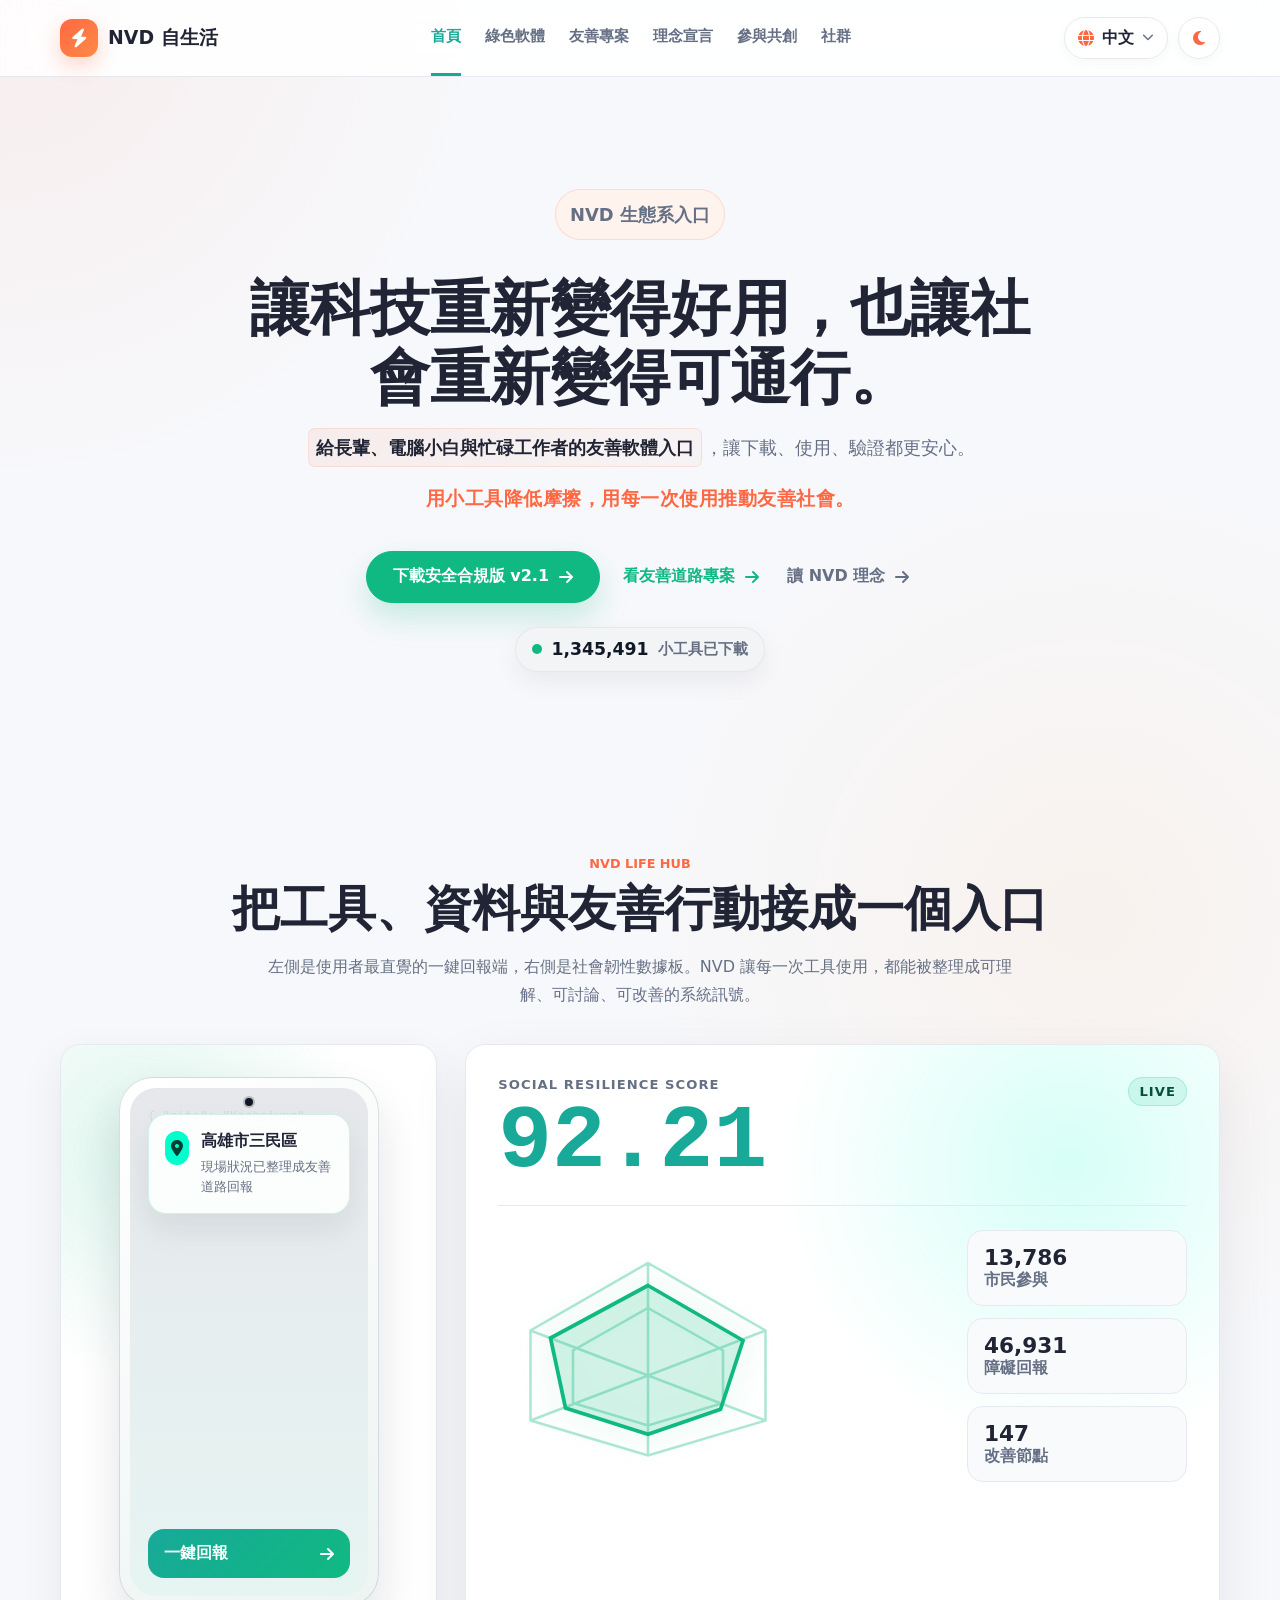
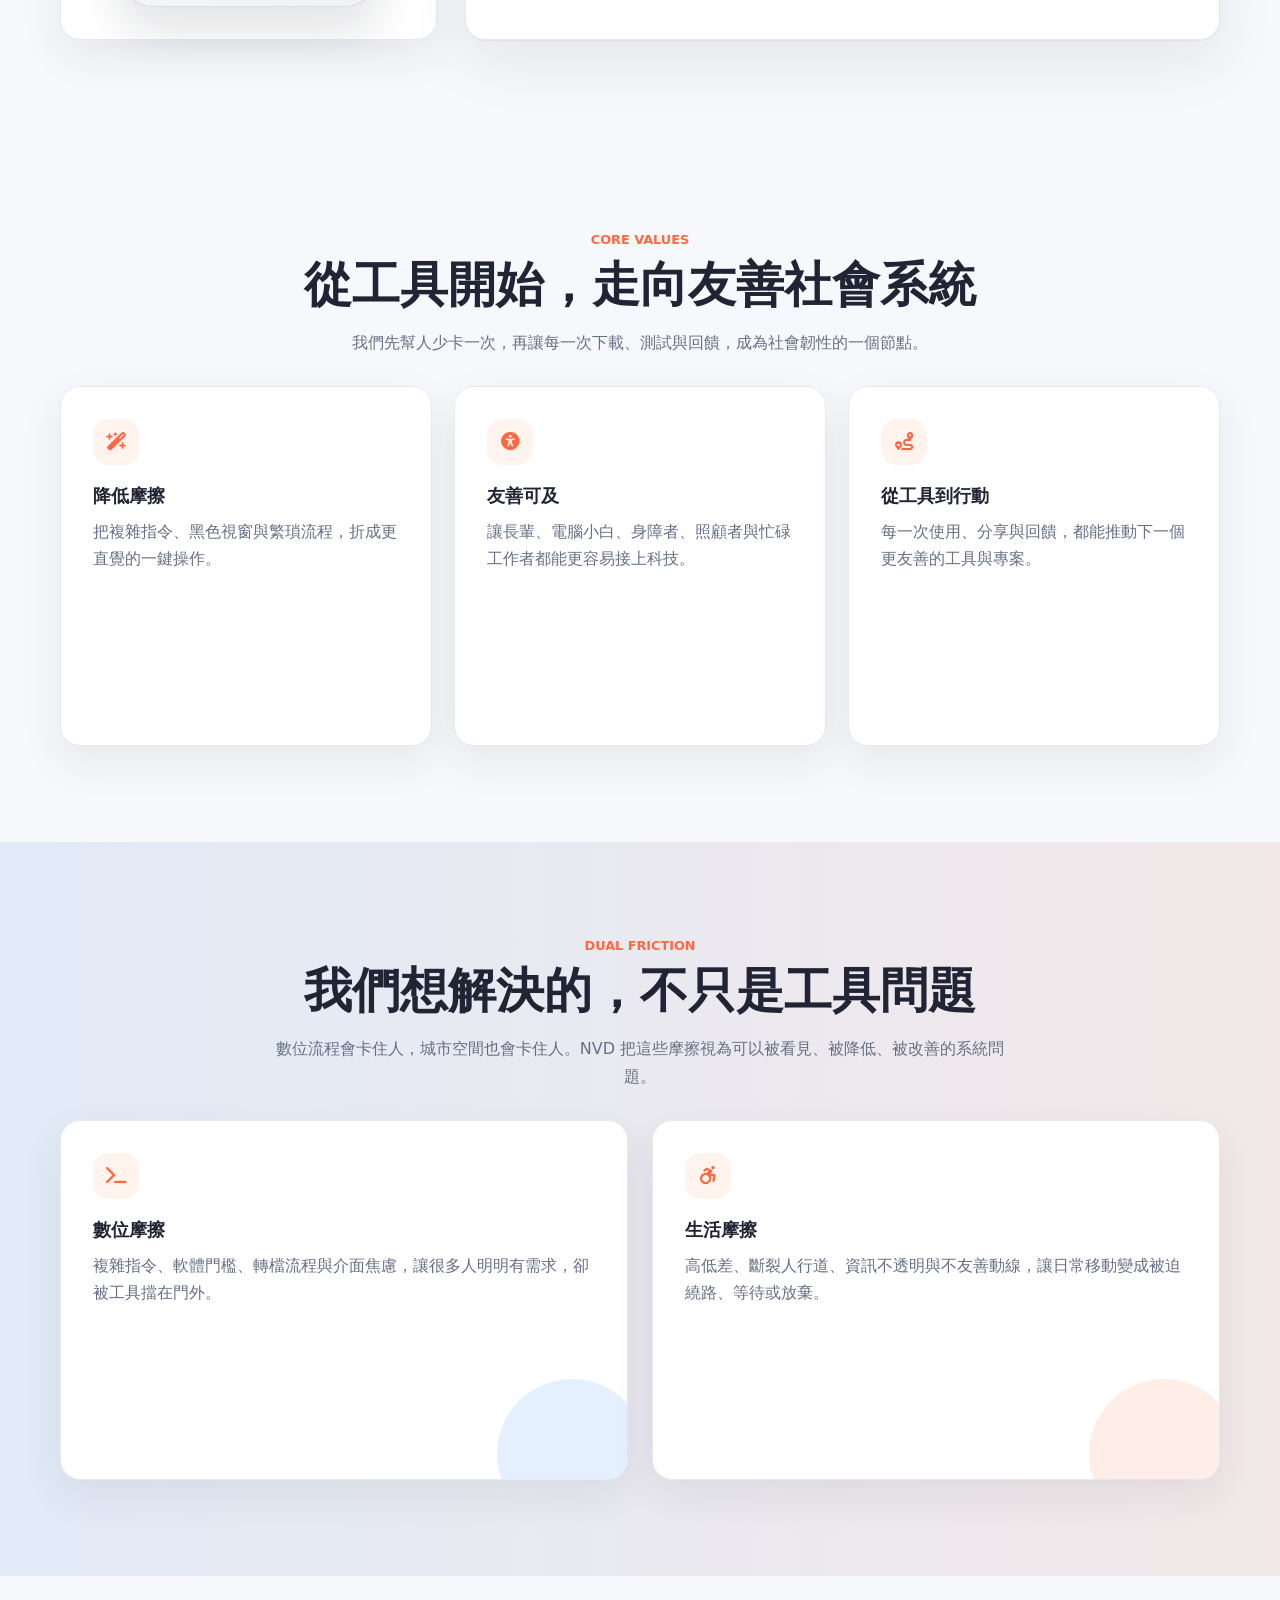
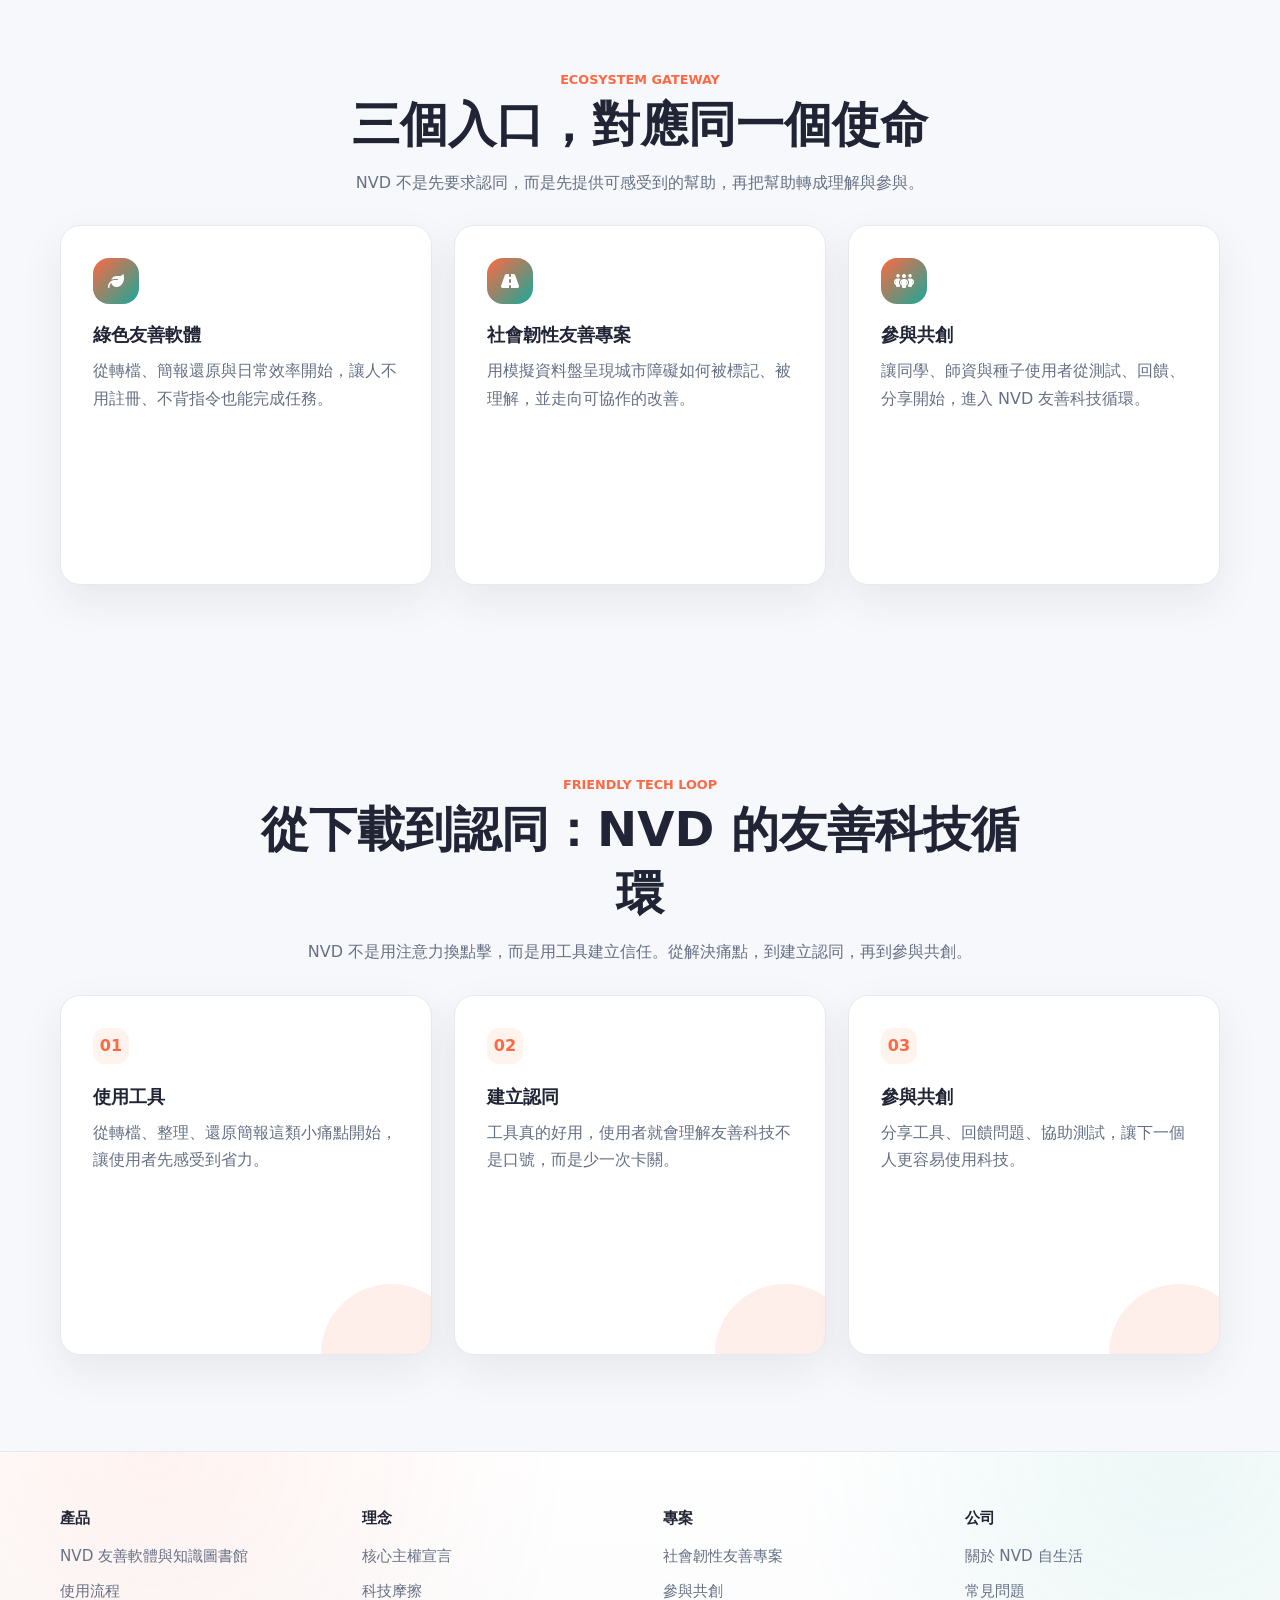
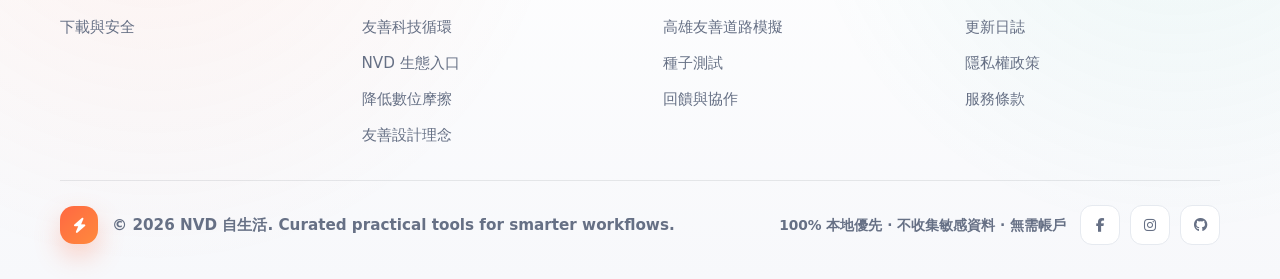
==== commit 1f2cd6cf: "Polish download trust flow" ====
--- a/index.html
+++ b/index.html
@@ -126,20 +126,23 @@
             讓科技重新變得好用，也讓社會重新變得可通行。
           </h1>
           <p class="hero-subtitle" data-i18n="heroSubtitle">
-            NVD 以 <strong>一鍵小工具</strong> 降低數位摩擦，並透過
-            <strong>社會韌性友善專案</strong
-            >，讓使用者從解決問題走向參與改變。<span class="tagline"
+            <strong>給長輩、電腦小白與忙碌工作者的友善軟體入口</strong
+            >，讓下載、使用、驗證都更安心。<span class="tagline"
               >用小工具降低摩擦，用每一次使用推動友善社會。</span
             >
           </p>
 
           <div class="hero-actions">
             <a class="primary-link-btn" href="software.html">
-              <span data-i18n="homePrimaryCta">開始使用綠色軟體</span>
+              <span data-i18n="homePrimaryCta">下載安全合規版 v2.1</span>
               <i class="fa-solid fa-arrow-right"></i>
             </a>
             <a class="secondary-link-btn" href="resilience.html">
-              <span data-i18n="homeSecondaryCta">查看友善專案</span>
+              <span data-i18n="homeSecondaryCta">看友善道路專案</span>
+              <i class="fa-solid fa-arrow-right"></i>
+            </a>
+            <a class="tertiary-link-btn" href="manifesto.html">
+              <span data-i18n="homeTertiaryCta">讀 NVD 理念</span>
               <i class="fa-solid fa-arrow-right"></i>
             </a>
           </div>
@@ -402,7 +405,7 @@
               <ul>
                 <li>
                   <a href="software.html#product" data-i18n="footerProductTools"
-                    >NoteML 智慧簡報還原助理</a
+                    >NVD 友善軟體與知識圖書館</a
                   >
                 </li>
                 <li>
--- a/styles.css
+++ b/styles.css
@@ -459,7 +459,9 @@
 }
 
 .primary-link-btn,
-.secondary-link-btn {
+.secondary-link-btn,
+.tertiary-link-btn {
+  box-sizing: border-box;
   min-height: 52px;
   display: inline-flex;
   align-items: center;
@@ -498,12 +500,22 @@
   box-shadow: none;
 }
 
+.tertiary-link-btn {
+  min-height: 44px;
+  padding: 0 4px;
+  color: var(--text-muted);
+  background: transparent;
+  border: 1px solid transparent;
+  box-shadow: none;
+}
+
 .primary-link-btn:hover {
   transform: translateY(-2px);
   box-shadow: 0 18px 34px rgba(16, 185, 129, 0.28);
 }
 
-.secondary-link-btn:hover {
+.secondary-link-btn:hover,
+.tertiary-link-btn:hover {
   color: #059669;
   opacity: 0.82;
   transform: translateX(4px);
@@ -1614,6 +1626,16 @@
   color: var(--accent-teal);
 }
 
+.audience-list .audience-negative i {
+  color: var(--text-muted);
+}
+
+.audience-list .audience-negative {
+  background:
+    linear-gradient(135deg, rgba(45, 49, 66, 0.035), transparent 58%),
+    var(--card-bg);
+}
+
 .workflow-steps {
   display: grid;
   grid-template-columns: repeat(5, minmax(0, 1fr));
@@ -1685,6 +1707,36 @@
   margin-top: 0;
 }
 
+.download-checklist {
+  display: grid;
+  grid-template-columns: repeat(3, minmax(0, 1fr));
+  gap: 12px;
+  margin-top: 20px;
+}
+
+.download-check-item {
+  min-width: 0;
+  padding: 16px;
+  background: var(--surface-main);
+  border: 1px solid var(--border-main);
+  border-radius: 16px;
+}
+
+.download-check-item span {
+  display: block;
+  margin-bottom: 8px;
+  color: var(--text-muted);
+  font-size: 0.78rem;
+  font-weight: 900;
+}
+
+.download-check-item strong {
+  display: block;
+  color: var(--text-main);
+  line-height: 1.45;
+  overflow-wrap: anywhere;
+}
+
 .security-details {
   margin-top: 18px;
   padding: 14px 16px;
@@ -1710,6 +1762,36 @@
 
 .security-details li::marker {
   color: var(--accent-teal);
+}
+
+.verification-list {
+  display: grid;
+  gap: 12px;
+  margin: 14px 0 0;
+}
+
+.verification-list div {
+  display: grid;
+  grid-template-columns: minmax(90px, 0.28fr) minmax(0, 1fr);
+  gap: 12px;
+  align-items: start;
+}
+
+.verification-list dt {
+  color: var(--text-main);
+  font-weight: 900;
+}
+
+.verification-list dd {
+  min-width: 0;
+  margin: 0;
+  overflow-wrap: anywhere;
+}
+
+.hash-value {
+  font-family: "SFMono-Regular", Consolas, "Liberation Mono", monospace;
+  font-size: 0.86rem;
+  line-height: 1.65;
 }
 
 .resilience-section {
@@ -3505,6 +3587,44 @@
 
 .product-actions {
   justify-content: center;
+}
+
+@media (min-width: 1025px) {
+  .product-hero {
+    padding: clamp(44px, 6vw, 74px) 0 clamp(36px, 5vw, 58px);
+  }
+
+  .product-hero-layout {
+    grid-template-columns: minmax(0, 0.95fr) minmax(340px, 0.78fr);
+    gap: clamp(42px, 6vw, 76px);
+  }
+
+  .product-hero .product-hero-copy {
+    max-width: 640px;
+    margin-inline: 0;
+    text-align: left;
+  }
+
+  .product-hero .product-hero-copy h1 {
+    max-width: 620px;
+    margin-inline: 0;
+    font-size: clamp(3.1rem, 5.2vw, 4.75rem);
+    letter-spacing: 0;
+  }
+
+  .product-hero .product-hero-copy p {
+    max-width: 600px;
+    margin-inline: 0;
+  }
+
+  .product-hero .product-actions {
+    justify-content: flex-start;
+  }
+
+  .product-hero .product-showcase-card {
+    margin-inline: 0;
+    justify-self: end;
+  }
 }
 
 .value-card,
@@ -4339,13 +4459,17 @@
     width: min(calc(100dvw - 24px), 366px, var(--max-width));
   }
 
+  .site-header .container {
+    width: min(calc(100dvw - 60px), 330px, var(--max-width));
+  }
+
   .navbar {
     min-height: 68px;
     gap: 12px;
   }
 
   .brand {
-    font-size: 1.02rem;
+    font-size: 0.98rem;
   }
 
   .brand-mark {
@@ -4362,13 +4486,25 @@
     padding: 0 10px;
   }
 
+  .language-toggle #currentLanguageLabel {
+    display: none;
+  }
+
   .theme-toggle {
     width: 40px;
     height: 40px;
   }
 
+  .header-actions .theme-toggle {
+    display: none;
+  }
+
   .language-options {
     right: 0;
+  }
+
+  .header-actions .language-menu {
+    display: none;
   }
 
   .submit-btn {
@@ -4381,17 +4517,21 @@
     padding: 58px 0 44px;
   }
 
+  .hero-inner {
+    width: min(calc(100dvw - 56px), 286px);
+  }
+
   .hero h1 {
     width: 100%;
-    max-width: min(100%, 10.5em);
+    max-width: min(100%, 286px);
     margin-inline: auto;
     margin-top: 18px;
-    font-size: clamp(1.9rem, 9vw, 2.2rem);
-    line-height: 1.2;
+    font-size: clamp(1.72rem, 8vw, 2.05rem);
+    line-height: 1.18;
     white-space: normal;
     line-break: anywhere;
-    overflow-wrap: break-word;
-    word-break: normal;
+    overflow-wrap: anywhere;
+    word-break: break-all;
   }
 
   .hub-dashboard-section .section-heading h2 {
@@ -4408,7 +4548,7 @@
 
   .hero-subtitle,
   .section-lead {
-    max-width: 300px;
+    max-width: min(100%, 286px);
     margin-inline: auto;
     overflow-wrap: anywhere;
     word-break: break-all;
@@ -4573,21 +4713,36 @@
 
   .product-hero {
     padding: 52px 0 44px;
+    overflow-x: clip;
   }
 
   .product-hero-layout {
     grid-template-columns: 1fr;
     gap: 30px;
+    justify-items: center;
+  }
+
+  .product-hero-copy {
+    width: 100%;
+    max-width: 100%;
   }
 
   .product-hero-copy h1 {
-    font-size: clamp(1.82rem, 8.8vw, 2.55rem);
+    max-width: min(100%, 310px);
+    font-size: clamp(1.72rem, 7.5vw, 2.08rem);
     line-height: 1.12;
-    overflow-wrap: break-word;
-    word-break: normal;
+    overflow-wrap: anywhere;
+    word-break: break-all;
+  }
+
+  .product-actions {
+    width: min(100%, 310px);
+    margin-right: auto;
+    margin-left: auto;
   }
 
   .product-hero-copy p {
+    max-width: min(100%, 310px);
     line-height: 1.78;
     overflow-wrap: break-word;
     word-break: normal;
@@ -4606,13 +4761,28 @@
   .product-actions .primary-link-btn,
   .product-actions .secondary-link-btn,
   .product-showcase-footer .visit-btn {
+    max-width: 100%;
     width: 100%;
     justify-content: center;
+    white-space: normal;
+    text-align: center;
+  }
+
+  .hero-actions .primary-link-btn,
+  .hero-actions .secondary-link-btn,
+  .hero-actions .tertiary-link-btn {
+    width: min(100%, 270px);
+    white-space: normal;
+    text-align: center;
   }
 
   .product-showcase-visual {
     min-height: 128px;
     aspect-ratio: 16 / 7.4;
+  }
+
+  .product-showcase-card {
+    width: min(100%, 310px);
   }
 
   .product-showcase-body,
@@ -4620,6 +4790,15 @@
   .product-panel,
   .security-callout {
     padding: 22px;
+  }
+
+  .download-checklist {
+    grid-template-columns: 1fr;
+  }
+
+  .verification-list div {
+    grid-template-columns: 1fr;
+    gap: 6px;
   }
 
   .audience-list,
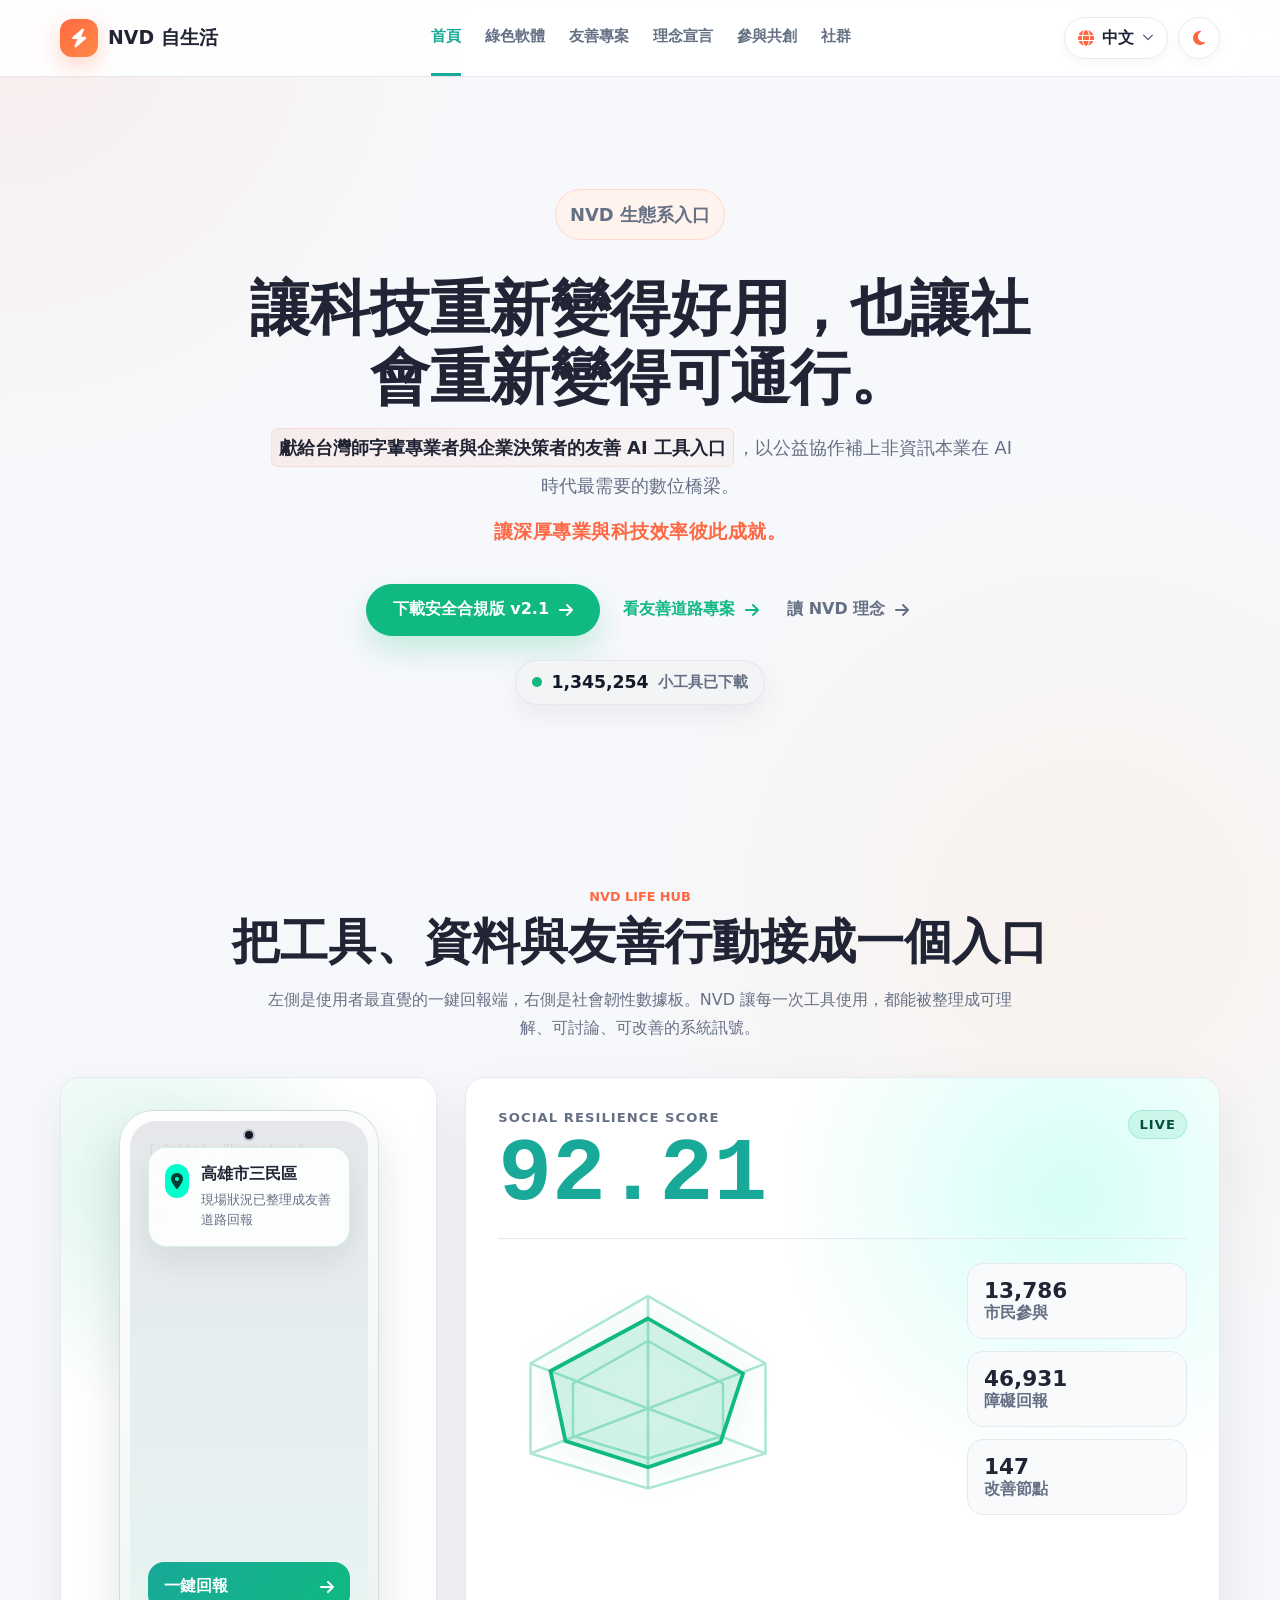
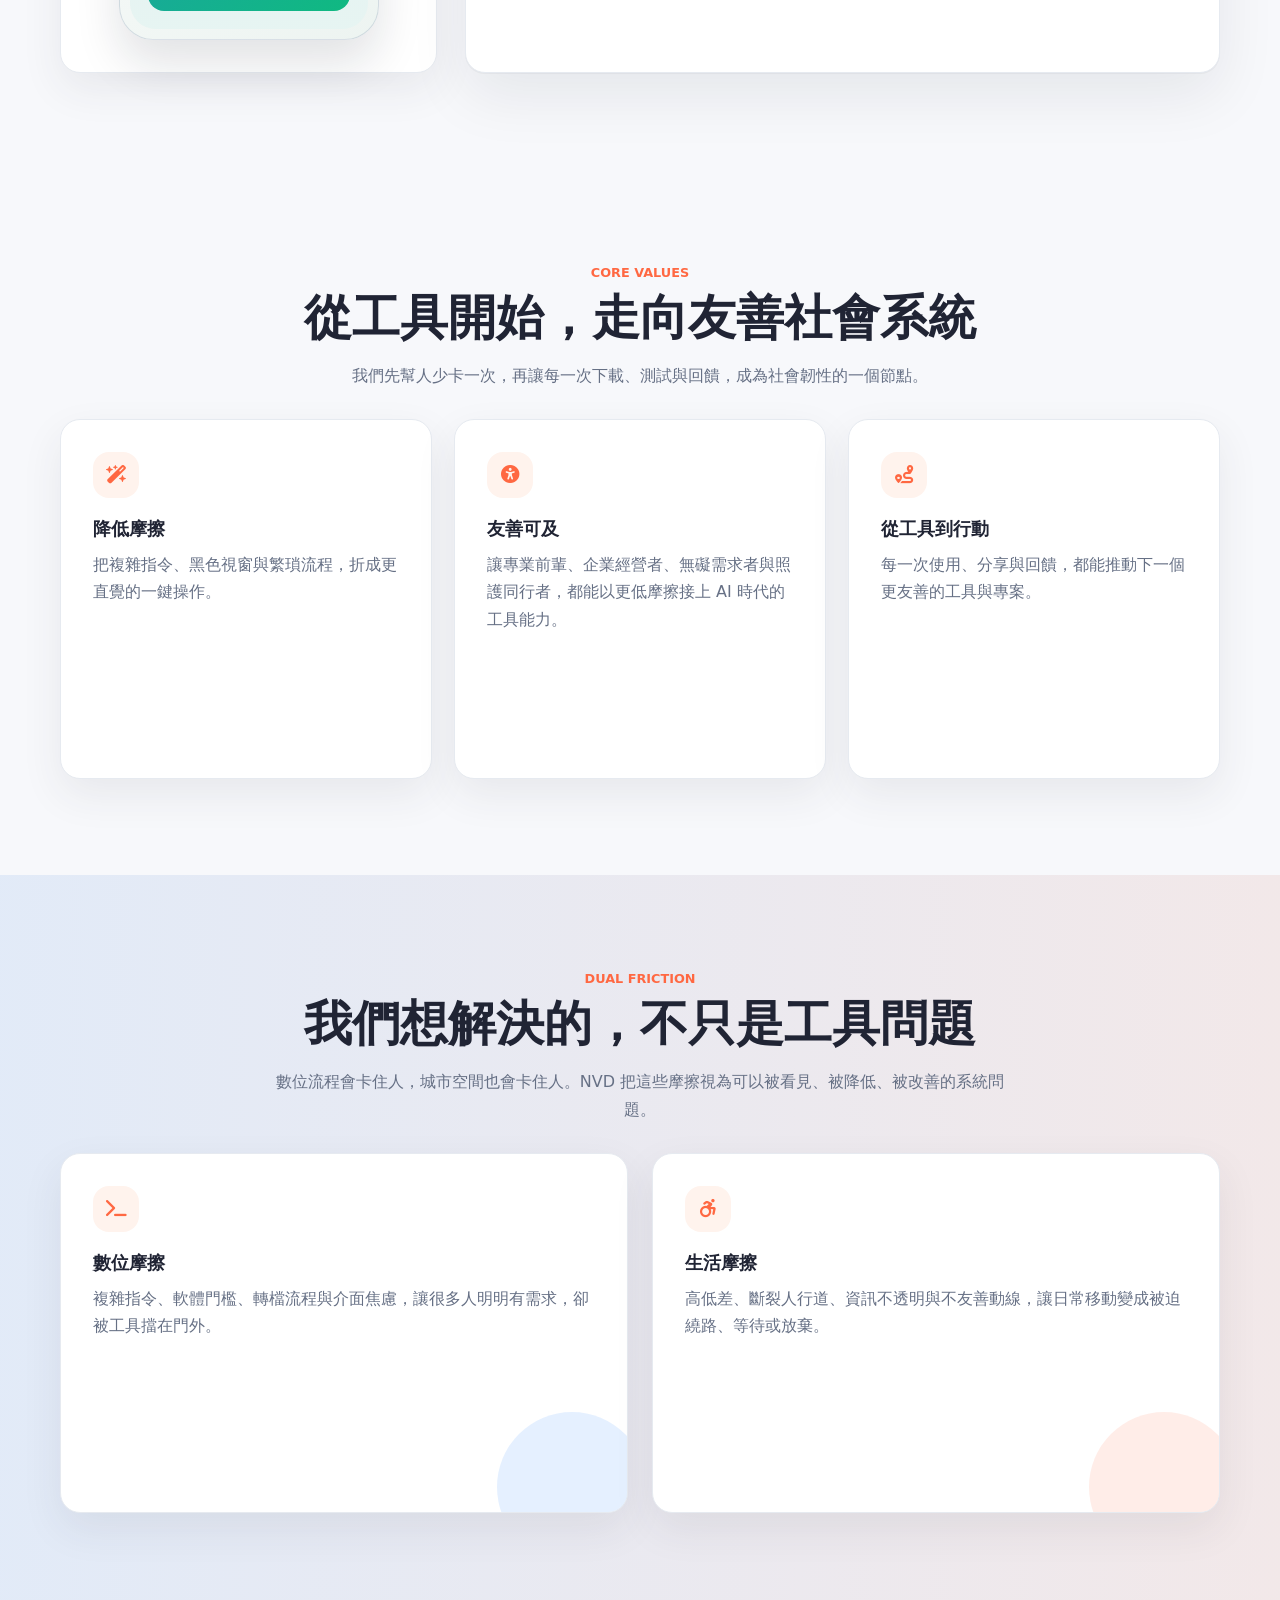
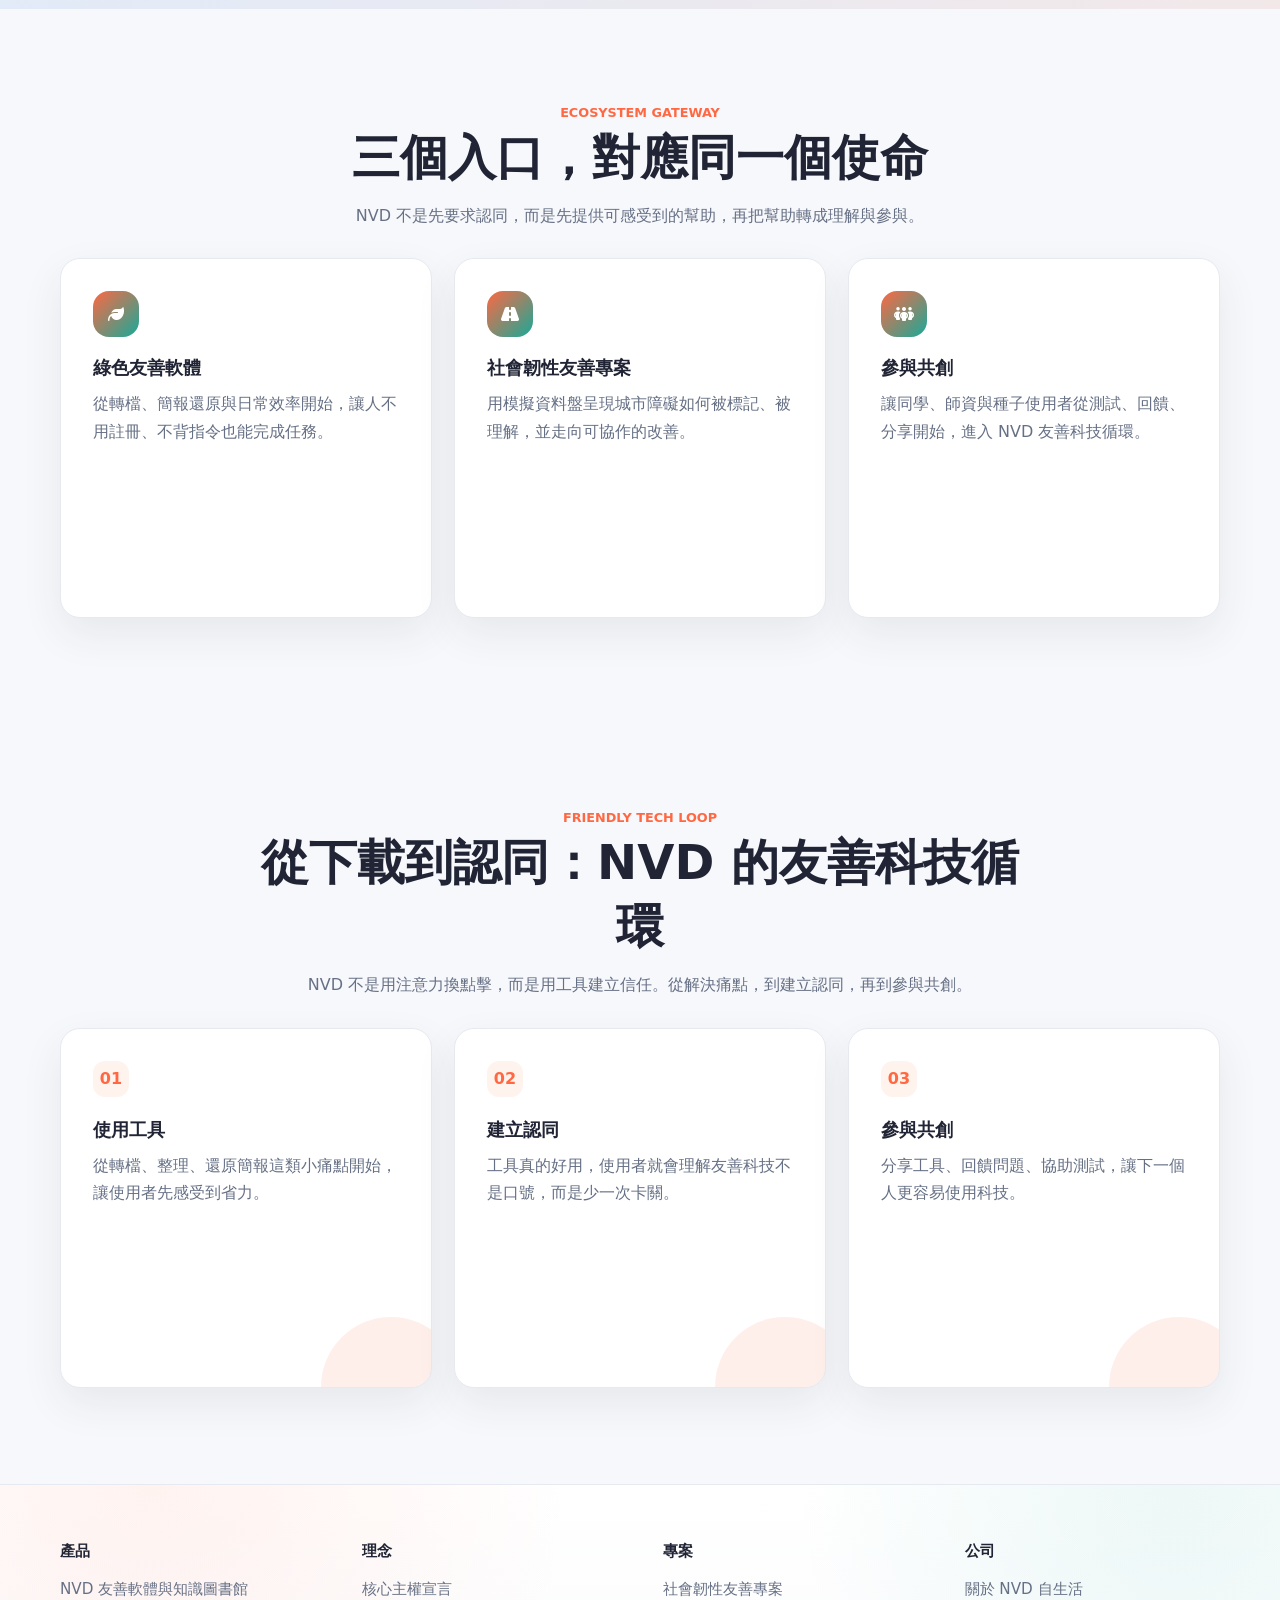
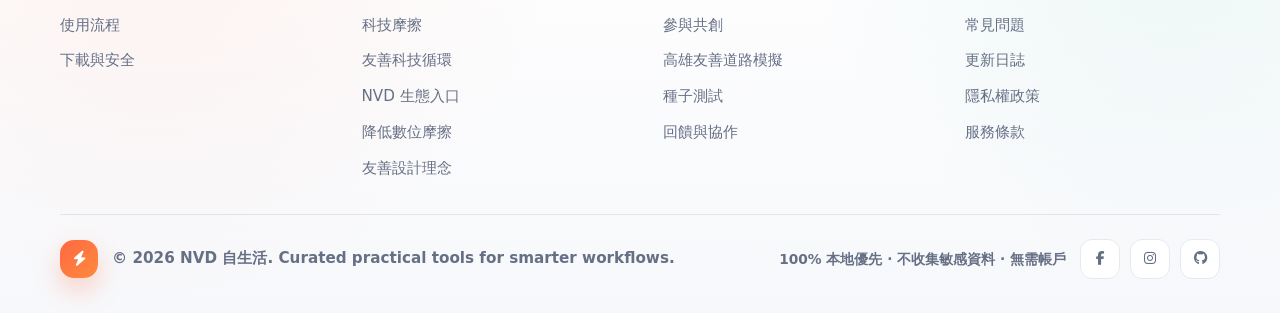
==== commit e5ef8aec: "Replace risky assets and refine audience copy" ====
--- a/index.html
+++ b/index.html
@@ -126,9 +126,9 @@
             讓科技重新變得好用，也讓社會重新變得可通行。
           </h1>
           <p class="hero-subtitle" data-i18n="heroSubtitle">
-            <strong>給長輩、電腦小白與忙碌工作者的友善軟體入口</strong
-            >，讓下載、使用、驗證都更安心。<span class="tagline"
-              >用小工具降低摩擦，用每一次使用推動友善社會。</span
+            <strong>獻給台灣師字輩專業者與企業決策者的友善 AI 工具入口</strong
+            >，以公益協作補上非資訊本業在 AI 時代最需要的數位橋梁。<span class="tagline"
+              >讓深厚專業與科技效率彼此成就。</span
             >
           </p>
 
@@ -256,7 +256,7 @@
             ></span>
             <h3 data-i18n="valueAccessTitle">友善可及</h3>
             <p data-i18n="valueAccessText">
-              讓長輩、電腦小白、身障者、照顧者與忙碌工作者都能更容易接上科技。
+              讓專業前輩、企業經營者、無礙需求者與照護同行者，都能以更低摩擦接上 AI 時代的工具能力。
             </p>
           </article>
           <article class="value-card">
--- a/styles.css
+++ b/styles.css
@@ -2851,7 +2851,9 @@
   z-index: 0;
   background:
     linear-gradient(180deg, rgba(255, 255, 255, 0.08), rgba(3, 7, 18, 0.2)),
-    url("assets/83bxrcfg.jpg") center / cover;
+    radial-gradient(circle at 70% 82%, rgba(16, 185, 129, 0.22), transparent 17%),
+    linear-gradient(155deg, transparent 0 30%, rgba(148, 163, 184, 0.55) 31% 44%, transparent 45%),
+    linear-gradient(180deg, #dbe3df 0 22%, #87908c 23% 100%);
   filter: grayscale(80%) contrast(1.2) brightness(0.6);
   transition:
     filter 0.4s ease,
@@ -4455,12 +4457,24 @@
 }
 
 @media (max-width: 640px) {
+  html,
+  body {
+    max-width: 100vw;
+    overflow-x: hidden;
+  }
+
   .container {
-    width: min(calc(100dvw - 24px), 366px, var(--max-width));
+    width: calc(100vw - 28px);
+    max-width: 330px;
+    margin-right: 14px;
+    margin-left: 14px;
   }
 
   .site-header .container {
-    width: min(calc(100dvw - 60px), 330px, var(--max-width));
+    width: calc(100vw - 60px);
+    max-width: 330px;
+    margin-right: auto;
+    margin-left: auto;
   }
 
   .navbar {
@@ -4583,6 +4597,35 @@
     align-items: flex-start;
     flex-direction: column;
     gap: 10px;
+  }
+
+  .dual-friction-section,
+  .friction-section {
+    overflow-x: clip;
+  }
+
+  .dual-friction-section .container,
+  .friction-section .container {
+    width: min(100%, 330px);
+    max-width: calc(100vw - 28px);
+  }
+
+  .dual-friction-section h1,
+  .friction-heading h2 {
+    width: 100%;
+    max-width: 300px;
+    margin-inline: auto;
+    white-space: normal;
+    line-break: anywhere;
+    overflow-wrap: anywhere;
+    word-break: break-all;
+  }
+
+  .dual-friction-grid,
+  .friction-grid,
+  .dual-friction-card,
+  .friction-card {
+    min-width: 0;
   }
 
   .centered-heading {
@@ -5140,11 +5183,48 @@
   z-index: 0;
   background:
     linear-gradient(180deg, rgba(255, 255, 255, 0.04), rgba(3, 7, 18, 0.3)),
-    url("assets/83bxrcfg.jpg") center / cover;
+    radial-gradient(circle at 72% 79%, rgba(16, 185, 129, 0.24), transparent 14%),
+    linear-gradient(90deg, transparent 0 12%, rgba(255, 255, 255, 0.34) 12% 13%, transparent 13% 87%, rgba(255, 255, 255, 0.26) 87% 88%, transparent 88%),
+    linear-gradient(172deg, transparent 0 35%, rgba(15, 23, 42, 0.22) 35% 37%, transparent 37%),
+    linear-gradient(155deg, transparent 0 25%, rgba(229, 231, 235, 0.72) 26% 42%, transparent 43%),
+    repeating-linear-gradient(90deg, rgba(15, 23, 42, 0.1) 0 1px, transparent 1px 32px),
+    repeating-linear-gradient(0deg, rgba(15, 23, 42, 0.08) 0 1px, transparent 1px 32px),
+    linear-gradient(180deg, #cfd8d5 0 24%, #8c9691 25% 100%);
   filter: grayscale(82%) contrast(1.22) brightness(0.62);
   transition:
     filter 0.36s ease,
     transform 0.36s ease;
+}
+
+.street-frame::before,
+.street-frame::after {
+  content: "";
+  position: absolute;
+  pointer-events: none;
+}
+
+.street-frame::before {
+  left: 55%;
+  top: 58%;
+  width: 34%;
+  height: 18%;
+  border-left: 5px solid rgba(16, 185, 129, 0.72);
+  border-bottom: 5px solid rgba(16, 185, 129, 0.64);
+  border-radius: 0 0 0 28px;
+  transform: rotate(-7deg);
+  box-shadow: 0 0 18px rgba(16, 185, 129, 0.42);
+}
+
+.street-frame::after {
+  left: 67%;
+  top: 70%;
+  width: 70px;
+  height: 96px;
+  border: 8px solid rgba(15, 23, 42, 0.72);
+  border-top: 0;
+  border-radius: 0 0 42px 42px;
+  transform: rotate(-8deg);
+  opacity: 0.72;
 }
 
 .nvd-demo-stage.is-submitting .street-frame,
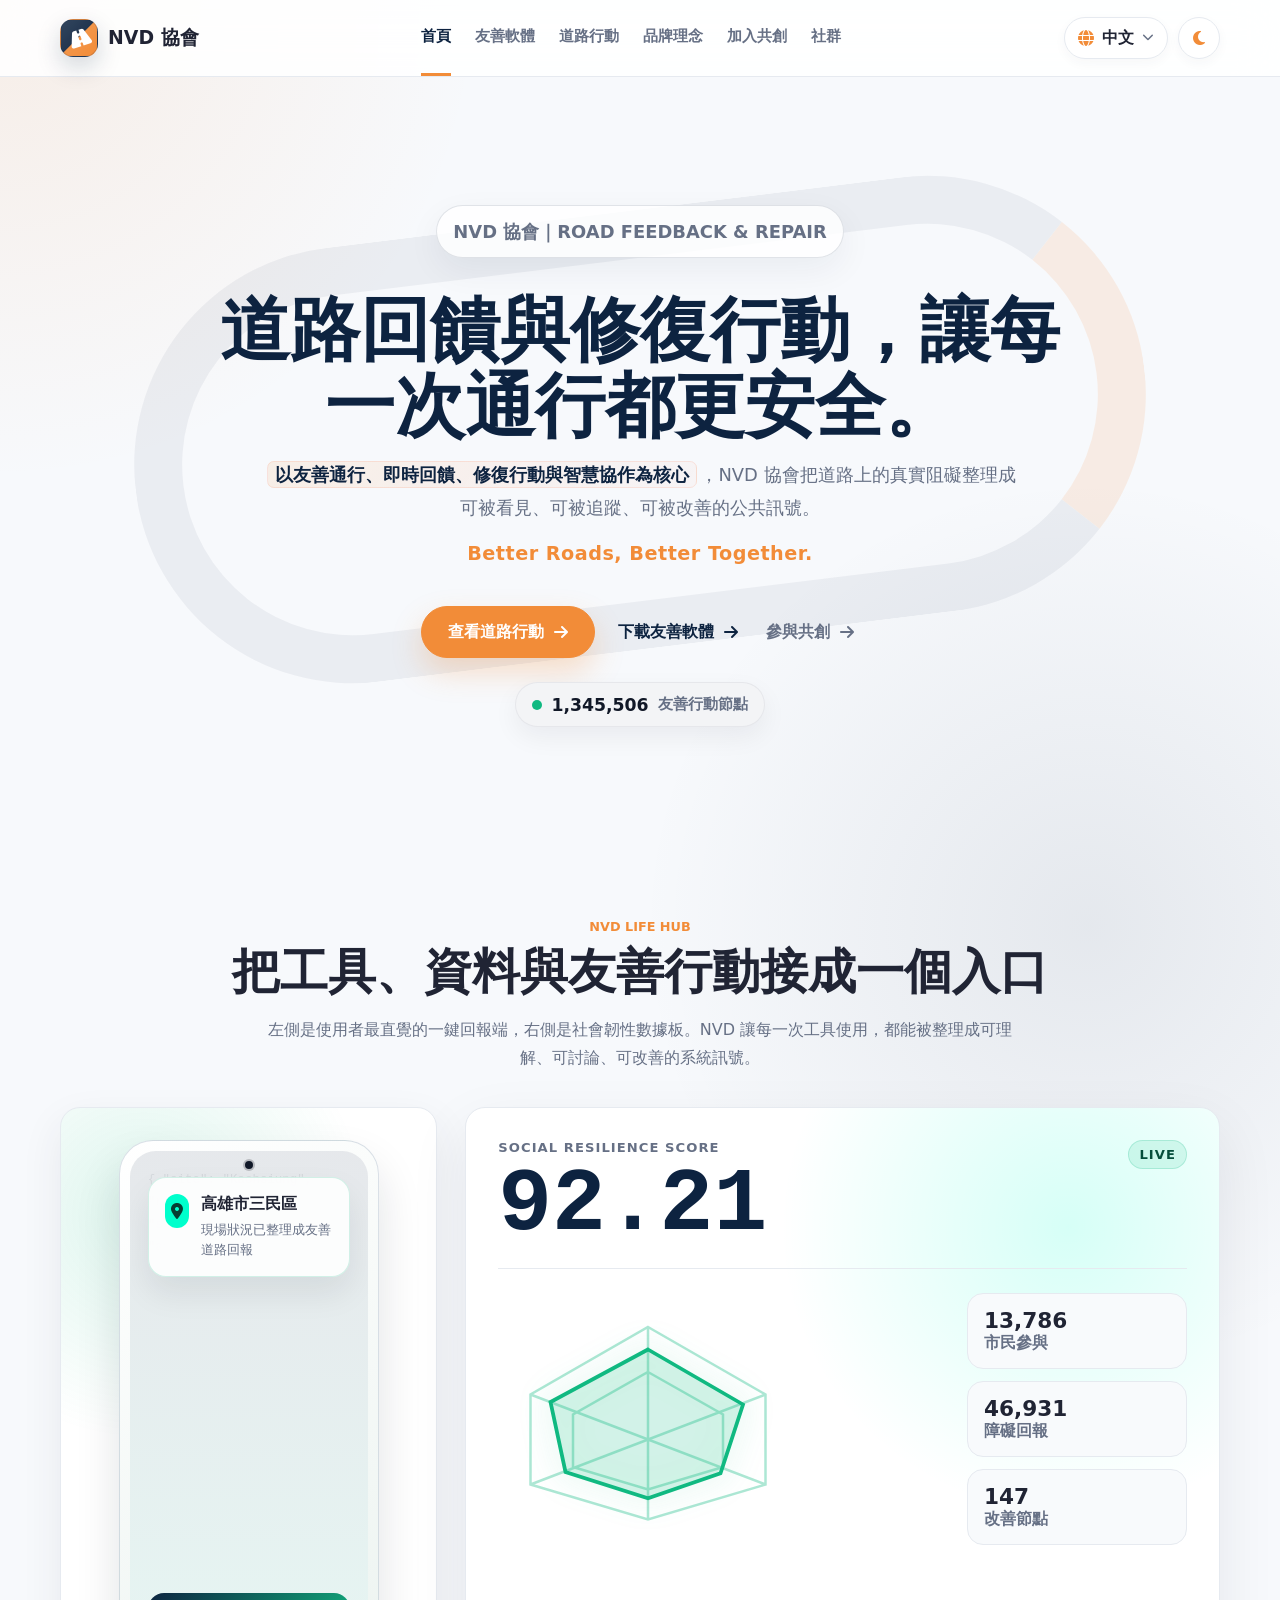
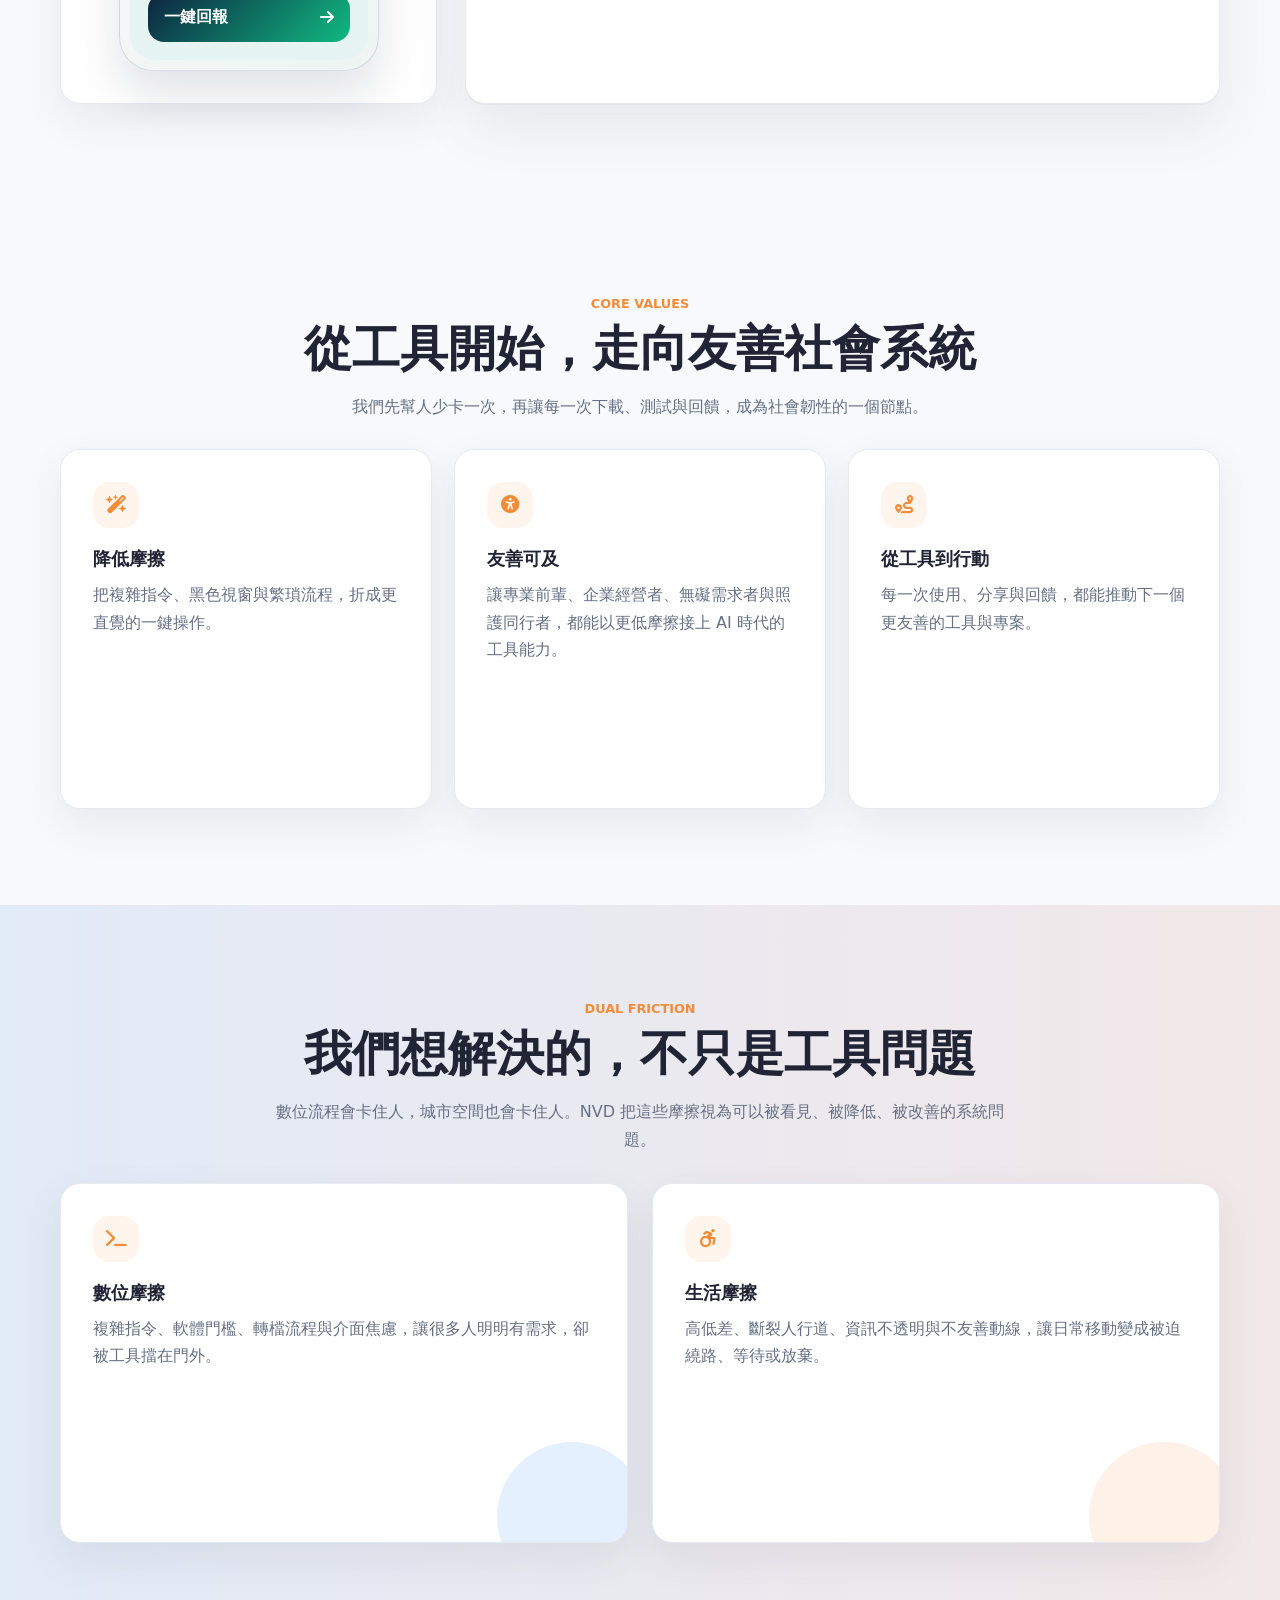
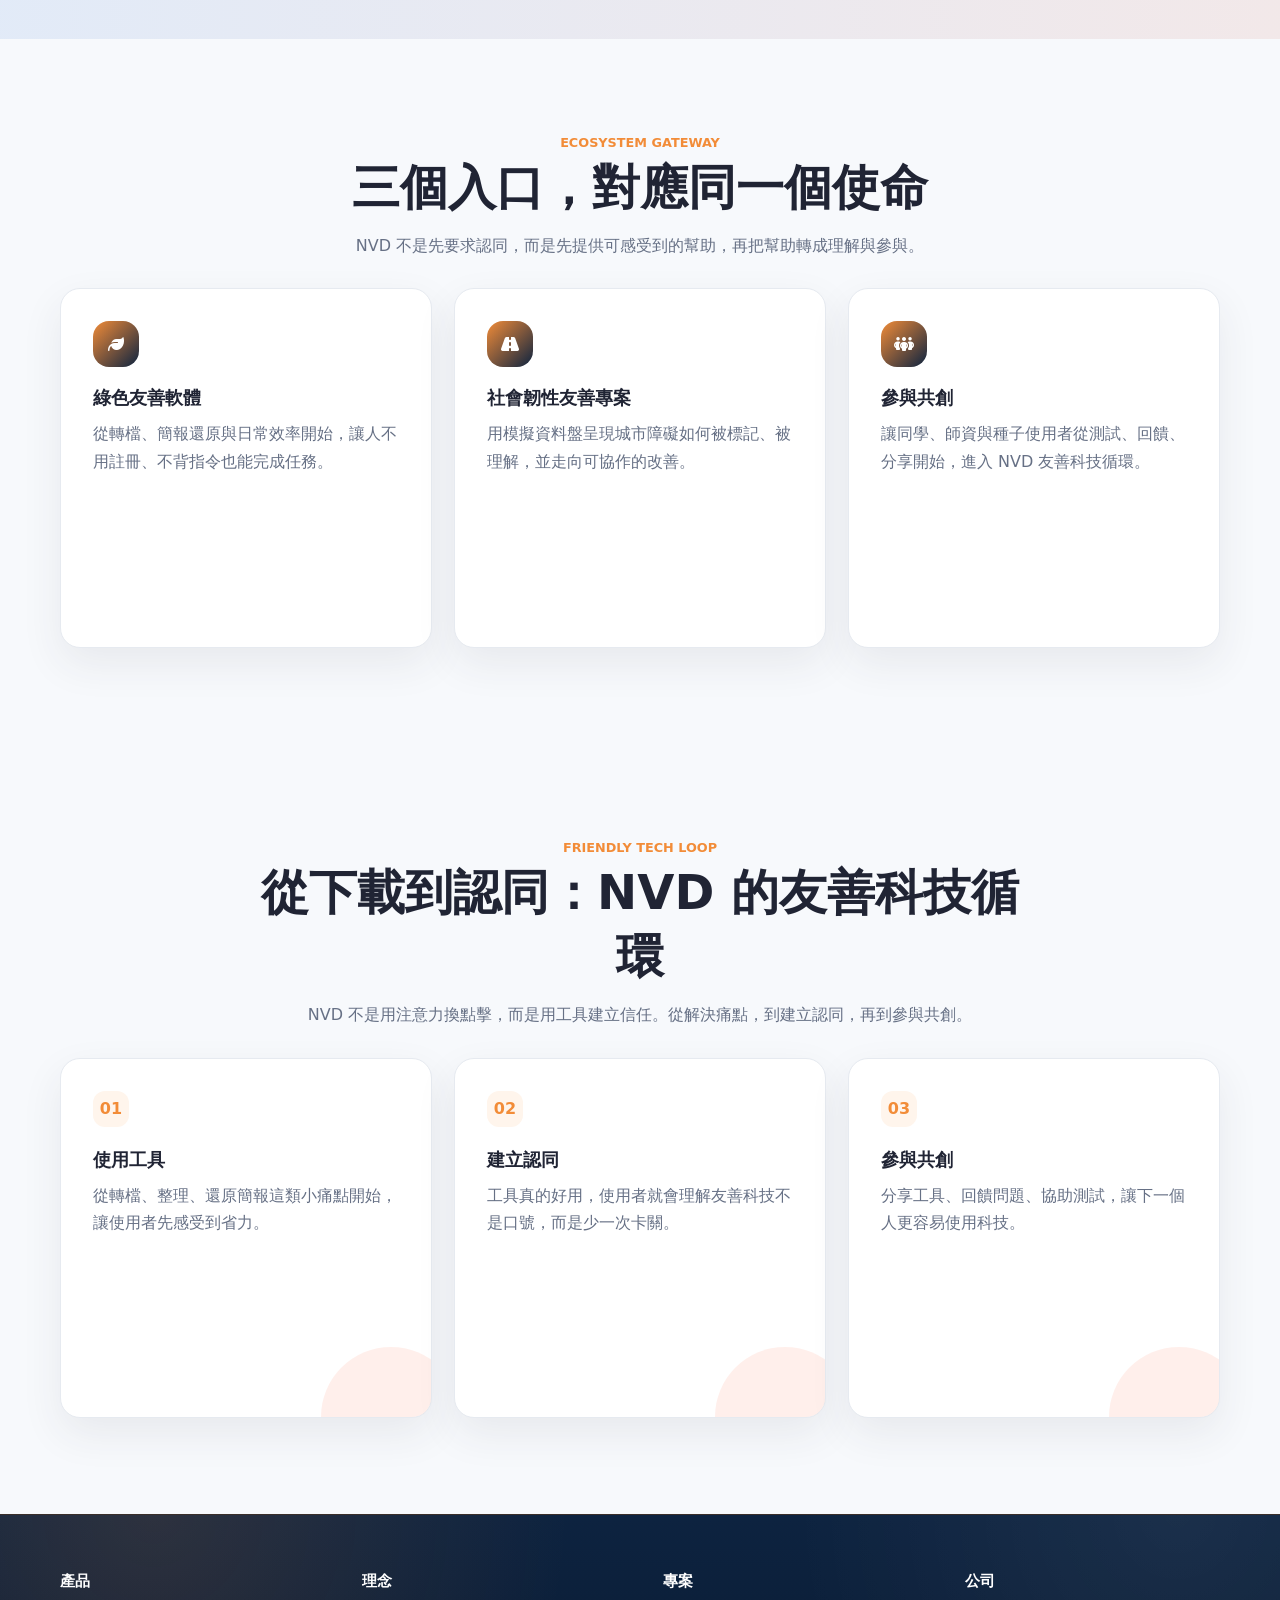
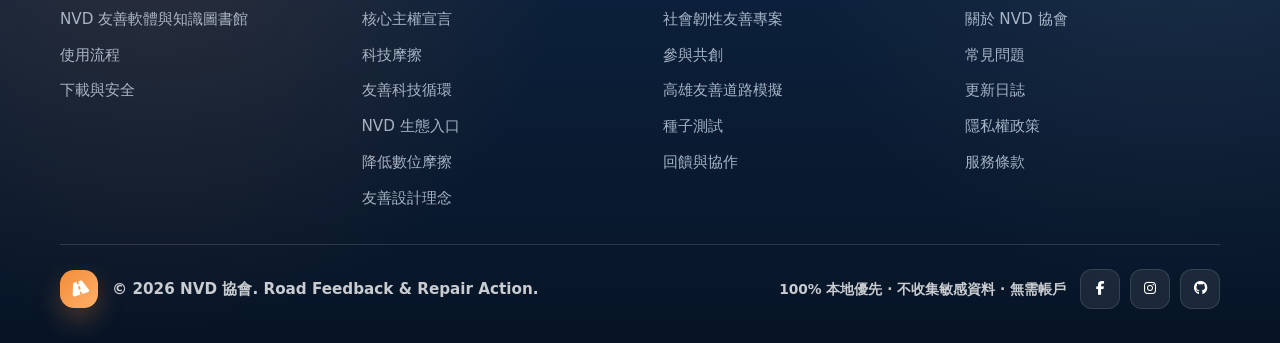
==== commit aee2e7f8: "Refresh NVD official association branding" ====
--- a/index.html
+++ b/index.html
@@ -7,16 +7,16 @@
       http-equiv="Content-Security-Policy"
       content="default-src 'self'; base-uri 'self'; object-src 'none'; script-src 'self'; style-src 'self' https://fonts.googleapis.com https://cdnjs.cloudflare.com; font-src 'self' https://fonts.gstatic.com https://cdnjs.cloudflare.com; img-src 'self' data:; form-action 'none'; upgrade-insecure-requests"
     />
-    <title>NVD 自生活｜實用工具箱與友善科技入口</title>
+    <title>NVD 協會｜道路回饋與修復行動</title>
     <meta
       name="description"
-      content="NVD 自生活整理一鍵化實用工具、綠色軟體與社會韌性友善專案，降低數位摩擦，讓科技更直覺、更省力。"
+      content="NVD 協會推動道路回饋與修復行動，串聯友善通行、即時回饋、修復行動與智慧協作，讓每一次通行都更安全。"
     />
     <meta property="og:type" content="website" />
-    <meta property="og:title" content="NVD 自生活｜實用工具箱與友善科技入口" />
+    <meta property="og:title" content="NVD 協會｜道路回饋與修復行動" />
     <meta
       property="og:description"
-      content="NVD 自生活整理一鍵化實用工具、綠色軟體與社會韌性友善專案，降低數位摩擦，讓科技更直覺、更省力。"
+      content="NVD 協會推動道路回饋與修復行動，串聯友善通行、即時回饋、修復行動與智慧協作，讓每一次通行都更安全。"
     />
     <meta
       property="og:url"
@@ -44,9 +44,9 @@
   <body>
     <header class="site-header">
       <nav class="navbar container" aria-label="主要導覽">
-        <a class="brand" href="index.html" aria-label="NVD 自生活首頁">
-          <span class="brand-mark"><i class="fa-solid fa-bolt"></i></span>
-          <span data-i18n="brandName">NVD 自生活</span>
+        <a class="brand" href="index.html" aria-label="NVD 協會首頁">
+          <span class="brand-mark"><i class="fa-solid fa-road"></i></span>
+          <span data-i18n="brandName">NVD 協會</span>
         </a>
 
         <button
@@ -64,10 +64,10 @@
 
         <div class="nav-links" id="primaryNav" aria-label="網站選單">
           <a class="active" href="index.html" data-i18n="navHome">首頁</a>
-          <a href="software.html" data-i18n="navSoftware">綠色軟體</a>
-          <a href="resilience.html" data-i18n="navResilience">友善專案</a>
-          <a href="manifesto.html" data-i18n="navManifesto">理念宣言</a>
-          <a href="join.html" data-i18n="navLoop">參與共創</a>
+          <a href="software.html" data-i18n="navSoftware">友善軟體</a>
+          <a href="resilience.html" data-i18n="navResilience">道路行動</a>
+          <a href="manifesto.html" data-i18n="navManifesto">品牌理念</a>
+          <a href="join.html" data-i18n="navLoop">加入共創</a>
           <a href="#footer" data-i18n="navCommunity">社群</a>
         </div>
 
@@ -121,28 +121,31 @@
     <main>
       <section class="hero">
         <div class="hero-inner container">
-          <p class="hero-kicker" data-i18n="heroKicker">NVD 生態系入口</p>
+          <p class="hero-kicker" data-i18n="heroKicker">
+            NVD 協會｜Road Feedback & Repair
+          </p>
           <h1 data-i18n="heroTitle">
-            讓科技重新變得好用，也讓社會重新變得可通行。
+            道路回饋與修復行動，讓每一次通行都更安全。
           </h1>
           <p class="hero-subtitle" data-i18n="heroSubtitle">
-            <strong>獻給台灣師字輩專業者與企業決策者的友善 AI 工具入口</strong
-            >，以公益協作補上非資訊本業在 AI 時代最需要的數位橋梁。<span class="tagline"
-              >讓深厚專業與科技效率彼此成就。</span
+            <strong>以友善通行、即時回饋、修復行動與智慧協作為核心</strong
+            >，NVD 協會把道路上的真實阻礙整理成可被看見、可被追蹤、可被改善的公共訊號。<span
+              class="tagline"
+              >Better Roads, Better Together.</span
             >
           </p>
 
           <div class="hero-actions">
-            <a class="primary-link-btn" href="software.html">
-              <span data-i18n="homePrimaryCta">下載安全合規版 v2.1</span>
+            <a class="primary-link-btn" href="resilience.html">
+              <span data-i18n="homePrimaryCta">查看道路行動</span>
               <i class="fa-solid fa-arrow-right"></i>
             </a>
-            <a class="secondary-link-btn" href="resilience.html">
-              <span data-i18n="homeSecondaryCta">看友善道路專案</span>
+            <a class="secondary-link-btn" href="software.html">
+              <span data-i18n="homeSecondaryCta">下載友善軟體</span>
               <i class="fa-solid fa-arrow-right"></i>
             </a>
-            <a class="tertiary-link-btn" href="manifesto.html">
-              <span data-i18n="homeTertiaryCta">讀 NVD 理念</span>
+            <a class="tertiary-link-btn" href="join.html">
+              <span data-i18n="homeTertiaryCta">參與共創</span>
               <i class="fa-solid fa-arrow-right"></i>
             </a>
           </div>
@@ -150,7 +153,7 @@
           <div class="hero-stats" aria-label="檔案處理計數">
             <span class="stat-dot" aria-hidden="true"></span>
             <strong id="processedFilesCount">1,312,619</strong>
-            <span data-i18n="statsProcessedFiles">小工具已下載</span>
+            <span data-i18n="statsProcessedFiles">友善行動節點</span>
           </div>
         </div>
       </section>
@@ -511,7 +514,7 @@
                   <a
                     href="manifesto.html#manifesto"
                     data-i18n="footerCompanyAbout"
-                    >關於 NVD 自生活</a
+                    >關於 NVD 協會</a
                   >
                 </li>
                 <li>
@@ -550,10 +553,10 @@
         <div class="footer-bottom">
           <div class="footer-brand">
             <span class="footer-logo" aria-hidden="true"
-              ><i class="fa-solid fa-bolt"></i
+              ><i class="fa-solid fa-road"></i
             ></span>
             <p data-i18n="footerCopy">
-              © 2026 NVD 自生活. Curated practical tools for smarter workflows.
+              © 2026 NVD 協會. Road Feedback & Repair Action.
             </p>
           </div>
           <div class="footer-meta">
--- a/styles.css
+++ b/styles.css
@@ -1,9 +1,13 @@
 ﻿:root {
-  --bg-main: #f7f8fb;
-  --bg-glow-primary: rgba(255, 103, 64, 0.08);
-  --bg-glow-secondary: rgba(255, 209, 168, 0.16);
+  --brand-navy: #0d2340;
+  --brand-navy-soft: #142d4c;
+  --brand-orange: #f28c38;
+  --brand-orange-dark: #d96f16;
+  --bg-main: #f7f9fc;
+  --bg-glow-primary: rgba(242, 140, 56, 0.11);
+  --bg-glow-secondary: rgba(13, 35, 64, 0.08);
   --surface-main: #ffffff;
-  --surface-soft: #fff3ed;
+  --surface-soft: #fff5ec;
   --surface-muted: #f1f3f7;
   --card-bg: #ffffff;
   --card-subtle: rgba(250, 251, 252, 0.76);
@@ -11,13 +15,13 @@
   --text-muted: #667085;
   --text-inverse: #ffffff;
   --border-main: #e6eaf0;
-  --primary-orange: #ff6842;
-  --primary-orange-dark: #e64f28;
-  --accent-teal: #18a999;
+  --primary-orange: var(--brand-orange);
+  --primary-orange-dark: var(--brand-orange-dark);
+  --accent-teal: var(--brand-navy);
   --accent-yellow: #f7b955;
   --header-bg: rgba(255, 255, 255, 0.88);
-  --footer-bg: #ffffff;
-  --footer-text: #667085;
+  --footer-bg: #071426;
+  --footer-text: rgba(255, 255, 255, 0.72);
   --modal-backdrop: rgba(30, 34, 48, 0.5);
   --shadow-main: 0 16px 42px rgba(45, 49, 66, 0.08);
   --shadow-hover: 0 22px 54px rgba(45, 49, 66, 0.14);
@@ -34,9 +38,9 @@
 }
 
 body[data-theme="dark"] {
-  --bg-main: #101214;
-  --bg-glow-primary: rgba(255, 104, 66, 0.12);
-  --bg-glow-secondary: rgba(24, 169, 153, 0.09);
+  --bg-main: #08111f;
+  --bg-glow-primary: rgba(242, 140, 56, 0.12);
+  --bg-glow-secondary: rgba(16, 185, 129, 0.08);
   --surface-main: #1b1d21;
   --surface-soft: rgba(255, 104, 66, 0.12);
   --surface-muted: #272a30;
@@ -47,7 +51,7 @@
   --text-inverse: #ffffff;
   --border-main: #30343b;
   --header-bg: rgba(18, 18, 18, 0.88);
-  --footer-bg: #0e0f12;
+  --footer-bg: #050b14;
   --footer-text: rgba(255, 255, 255, 0.72);
   --modal-backdrop: rgba(0, 0, 0, 0.62);
   --shadow-main: 0 18px 46px rgba(0, 0, 0, 0.28);
@@ -173,9 +177,16 @@
   display: grid;
   place-items: center;
   color: var(--text-inverse);
-  background: linear-gradient(135deg, var(--primary-orange), #ff8a45);
-  border-radius: 12px;
-  box-shadow: 0 8px 20px rgba(255, 90, 43, 0.25);
+  background:
+    linear-gradient(135deg, rgba(255, 255, 255, 0.16), transparent),
+    linear-gradient(135deg, var(--brand-navy) 0 48%, var(--brand-orange) 49%);
+  border: 1px solid rgba(13, 35, 64, 0.16);
+  border-radius: 13px;
+  box-shadow: 0 10px 24px rgba(13, 35, 64, 0.18);
+}
+
+.brand-mark i {
+  transform: rotate(-18deg);
 }
 
 .nav-links {
@@ -199,13 +210,21 @@
 }
 
 .nav-links a:hover {
-  color: var(--accent-teal);
+  color: var(--brand-orange-dark);
 }
 
 .nav-links a.active {
-  color: var(--accent-teal);
-  border-bottom-color: var(--accent-teal);
+  color: var(--brand-navy);
+  border-bottom-color: var(--brand-orange);
   font-weight: 900;
+}
+
+body[data-theme="dark"] .nav-links a.active {
+  color: #ffffff;
+}
+
+body[data-theme="dark"] .nav-links a:hover {
+  color: #ffb06b;
 }
 
 .header-actions {
@@ -372,24 +391,42 @@
 }
 
 .hero {
-  padding: clamp(72px, 9vw, 112px) 0 clamp(58px, 8vw, 88px);
+  position: relative;
+  overflow: hidden;
+  padding: clamp(84px, 10vw, 128px) 0 clamp(66px, 8vw, 96px);
+}
+
+.hero::before {
+  content: "";
+  position: absolute;
+  inset: 18% auto auto 50%;
+  width: min(78vw, 920px);
+  aspect-ratio: 2.7 / 1;
+  border: clamp(18px, 4vw, 48px) solid rgba(13, 35, 64, 0.05);
+  border-right-color: rgba(242, 140, 56, 0.12);
+  border-radius: 999px;
+  transform: translateX(-50%) rotate(-7deg);
+  pointer-events: none;
 }
 
 .hero-inner {
+  position: relative;
+  z-index: 1;
   text-align: center;
 }
 
 .hero-kicker {
   width: fit-content;
   margin: 0 auto 16px;
-  padding: 8px 14px;
-  color: var(--primary-orange);
-  background: var(--surface-soft);
-  border: 1px solid rgba(255, 90, 43, 0.16);
+  padding: 9px 16px;
+  color: var(--brand-navy);
+  background: rgba(255, 255, 255, 0.82);
+  border: 1px solid rgba(13, 35, 64, 0.12);
   border-radius: 999px;
   font-size: 0.86rem;
   font-weight: 900;
   text-transform: uppercase;
+  box-shadow: 0 12px 34px rgba(13, 35, 64, 0.06);
 }
 
 .hero-badge {
@@ -406,11 +443,23 @@
 }
 
 .hero h1 {
-  max-width: 800px;
+  max-width: 880px;
   margin: 22px auto 14px;
-  font-size: clamp(2.35rem, 5.1vw, 3.75rem);
-  line-height: 1.15;
+  color: var(--brand-navy);
+  font-size: clamp(2.45rem, 5.5vw, 4.55rem);
+  line-height: 1.08;
   font-weight: 800;
+}
+
+body[data-theme="dark"] .hero h1,
+body[data-theme="dark"] .hero-subtitle strong {
+  color: #f8fafc;
+}
+
+body[data-theme="dark"] .hero-kicker {
+  color: #f8fafc;
+  background: rgba(255, 255, 255, 0.08);
+  border-color: rgba(255, 255, 255, 0.14);
 }
 
 .hero p,
@@ -423,7 +472,7 @@
 }
 
 .hero-subtitle strong {
-  color: var(--text-main);
+  color: var(--brand-navy);
   background: linear-gradient(
     120deg,
     var(--bg-glow-primary) 0%,
@@ -433,8 +482,9 @@
   border-radius: 7px;
   font-weight: 800;
   border: 1px solid rgba(255, 90, 43, 0.12);
-  display: inline-block;
   margin: 2px 3px;
+  box-decoration-break: clone;
+  -webkit-box-decoration-break: clone;
 }
 
 body[data-theme="dark"] .hero-subtitle strong {
@@ -486,15 +536,15 @@
 
 .primary-link-btn {
   color: #fff;
-  background: #10b981;
-  border: 1px solid #10b981;
-  box-shadow: 0 14px 30px rgba(16, 185, 129, 0.22);
+  background: var(--brand-orange);
+  border: 1px solid var(--brand-orange);
+  box-shadow: 0 14px 30px rgba(242, 140, 56, 0.26);
 }
 
 .secondary-link-btn {
   min-height: 44px;
   padding: 0 4px;
-  color: #10b981;
+  color: var(--brand-navy);
   background: transparent;
   border: 1px solid transparent;
   box-shadow: none;
@@ -509,14 +559,20 @@
   box-shadow: none;
 }
 
+body[data-theme="dark"] .secondary-link-btn {
+  color: #ffb06b;
+}
+
 .primary-link-btn:hover {
   transform: translateY(-2px);
-  box-shadow: 0 18px 34px rgba(16, 185, 129, 0.28);
+  background: var(--brand-orange-dark);
+  border-color: var(--brand-orange-dark);
+  box-shadow: 0 18px 34px rgba(242, 140, 56, 0.32);
 }
 
 .secondary-link-btn:hover,
 .tertiary-link-btn:hover {
-  color: #059669;
+  color: var(--brand-orange-dark);
   opacity: 0.82;
   transform: translateX(4px);
 }
@@ -3882,20 +3938,20 @@
 
 .site-footer {
   padding: clamp(38px, 6vw, 56px) 0 clamp(28px, 4vw, 34px);
-  color: var(--text-muted);
+  color: rgba(255, 255, 255, 0.72);
   background:
     radial-gradient(
       circle at 12% 0%,
-      rgba(255, 104, 66, 0.08),
+      rgba(242, 140, 56, 0.14),
       transparent 26rem
     ),
     radial-gradient(
       circle at 92% 0%,
-      rgba(24, 169, 153, 0.08),
+      rgba(255, 255, 255, 0.06),
       transparent 24rem
     ),
-    linear-gradient(180deg, #ffffff 0%, #f7f8fb 100%);
-  border-top: 1px solid var(--border-main);
+    linear-gradient(180deg, var(--brand-navy) 0%, #071426 100%);
+  border-top: 1px solid rgba(242, 140, 56, 0.22);
   font-size: 0.95rem;
 }
 
@@ -3932,7 +3988,7 @@
 
 .footer-column h2 {
   margin: 0 0 16px;
-  color: var(--text-main);
+  color: #ffffff;
   font-size: 0.95rem;
   font-weight: 800;
 }
@@ -3950,7 +4006,7 @@
 }
 
 .footer-column a {
-  color: #667085;
+  color: rgba(214, 226, 242, 0.76);
   line-height: 1.5;
   text-decoration: none;
   transition:
@@ -3963,7 +4019,7 @@
 }
 
 .footer-column a:hover {
-  color: var(--accent-teal);
+  color: var(--brand-orange);
   transform: translateX(4px);
 }
 
@@ -3978,7 +4034,7 @@
   gap: 24px;
   margin-top: 34px;
   padding-top: 24px;
-  border-top: 1px solid rgba(45, 49, 66, 0.1);
+  border-top: 1px solid rgba(255, 255, 255, 0.14);
 }
 
 body[data-theme="dark"] .footer-bottom {
@@ -3994,7 +4050,7 @@
 
 .footer-brand p,
 .footer-meta span {
-  color: #667085;
+  color: rgba(255, 255, 255, 0.78);
   margin: 0;
   line-height: 1.6;
   font-weight: 600;
@@ -4007,13 +4063,17 @@
   place-items: center;
   flex: 0 0 auto;
   color: #fff;
-  background: linear-gradient(135deg, var(--primary-orange), #ff8a3d);
+  background: linear-gradient(135deg, var(--brand-orange), #ffb06b);
   border-radius: 14px;
-  box-shadow: 0 12px 26px rgba(255, 104, 66, 0.28);
+  box-shadow: 0 12px 26px rgba(242, 140, 56, 0.28);
+}
+
+.footer-logo i {
+  transform: rotate(-18deg);
 }
 
 .footer-meta {
-  color: var(--text-muted);
+  color: rgba(255, 255, 255, 0.74);
   font-size: 0.86rem;
 }
 
@@ -4031,9 +4091,9 @@
   height: 40px;
   display: grid;
   place-items: center;
-  color: #667085;
-  background: #fff;
-  border: 1px solid var(--border-main);
+  color: #ffffff;
+  background: rgba(255, 255, 255, 0.08);
+  border: 1px solid rgba(255, 255, 255, 0.12);
   border-radius: 12px;
   transition: all 0.3s ease;
 }
@@ -4045,10 +4105,10 @@
 }
 
 .social-links a:hover {
-  color: #fff;
-  background: var(--accent-teal);
+  color: #071426;
+  background: var(--brand-orange);
   transform: translateY(-3px);
-  box-shadow: 0 12px 24px rgba(16, 185, 129, 0.22);
+  box-shadow: 0 12px 24px rgba(242, 140, 56, 0.24);
 }
 
 .modal-backdrop {
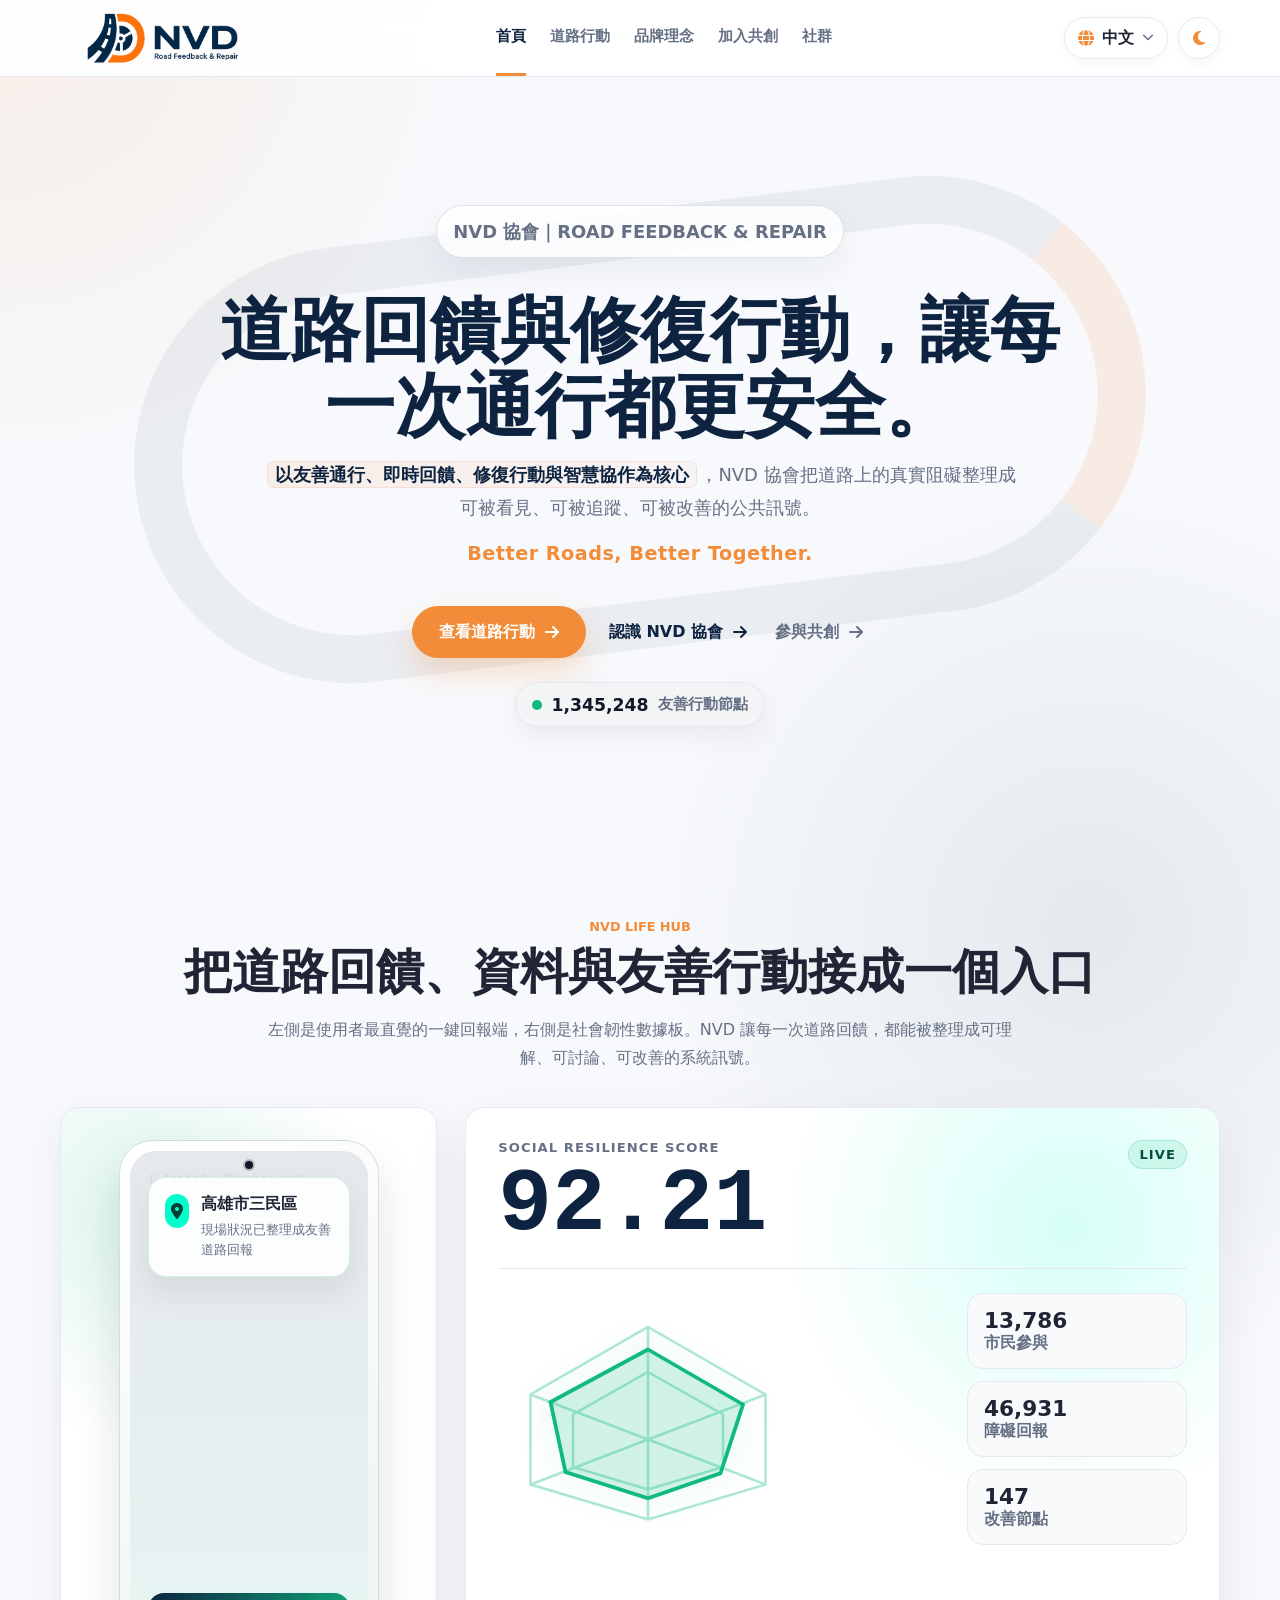
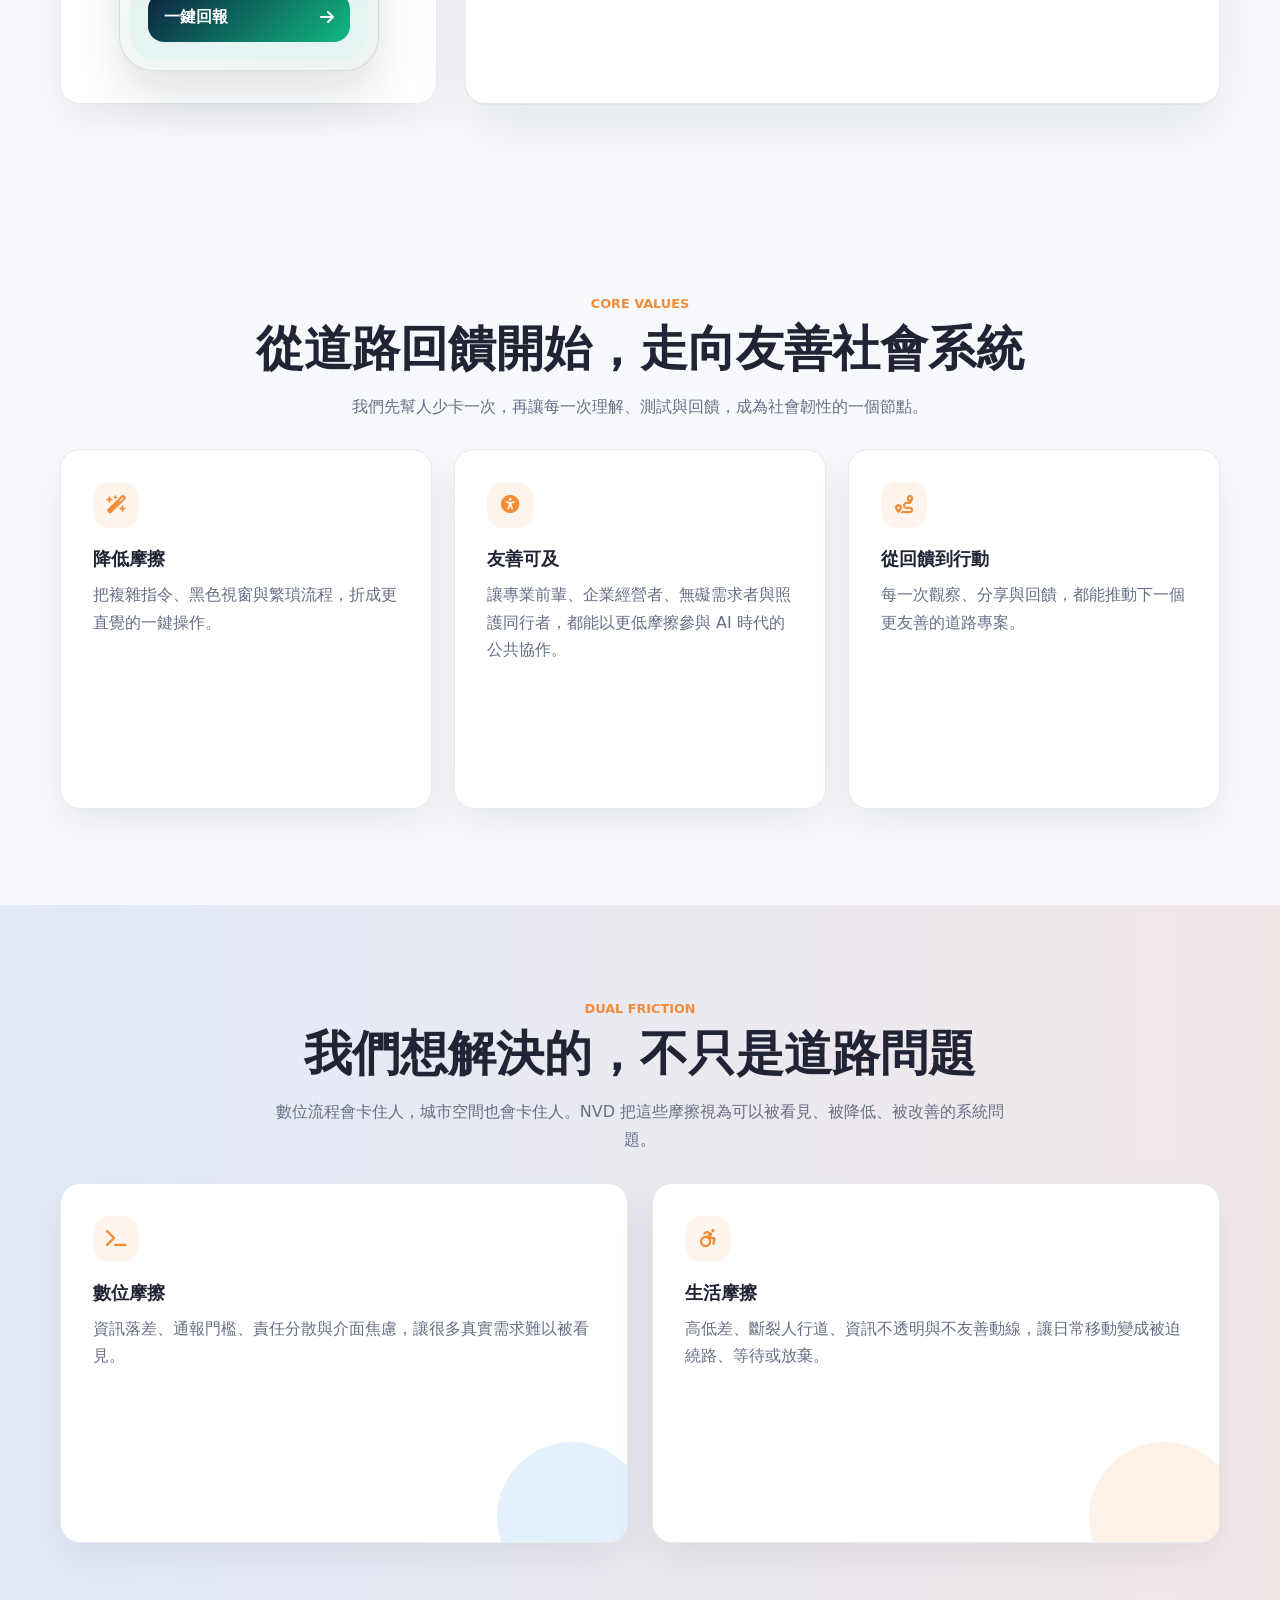
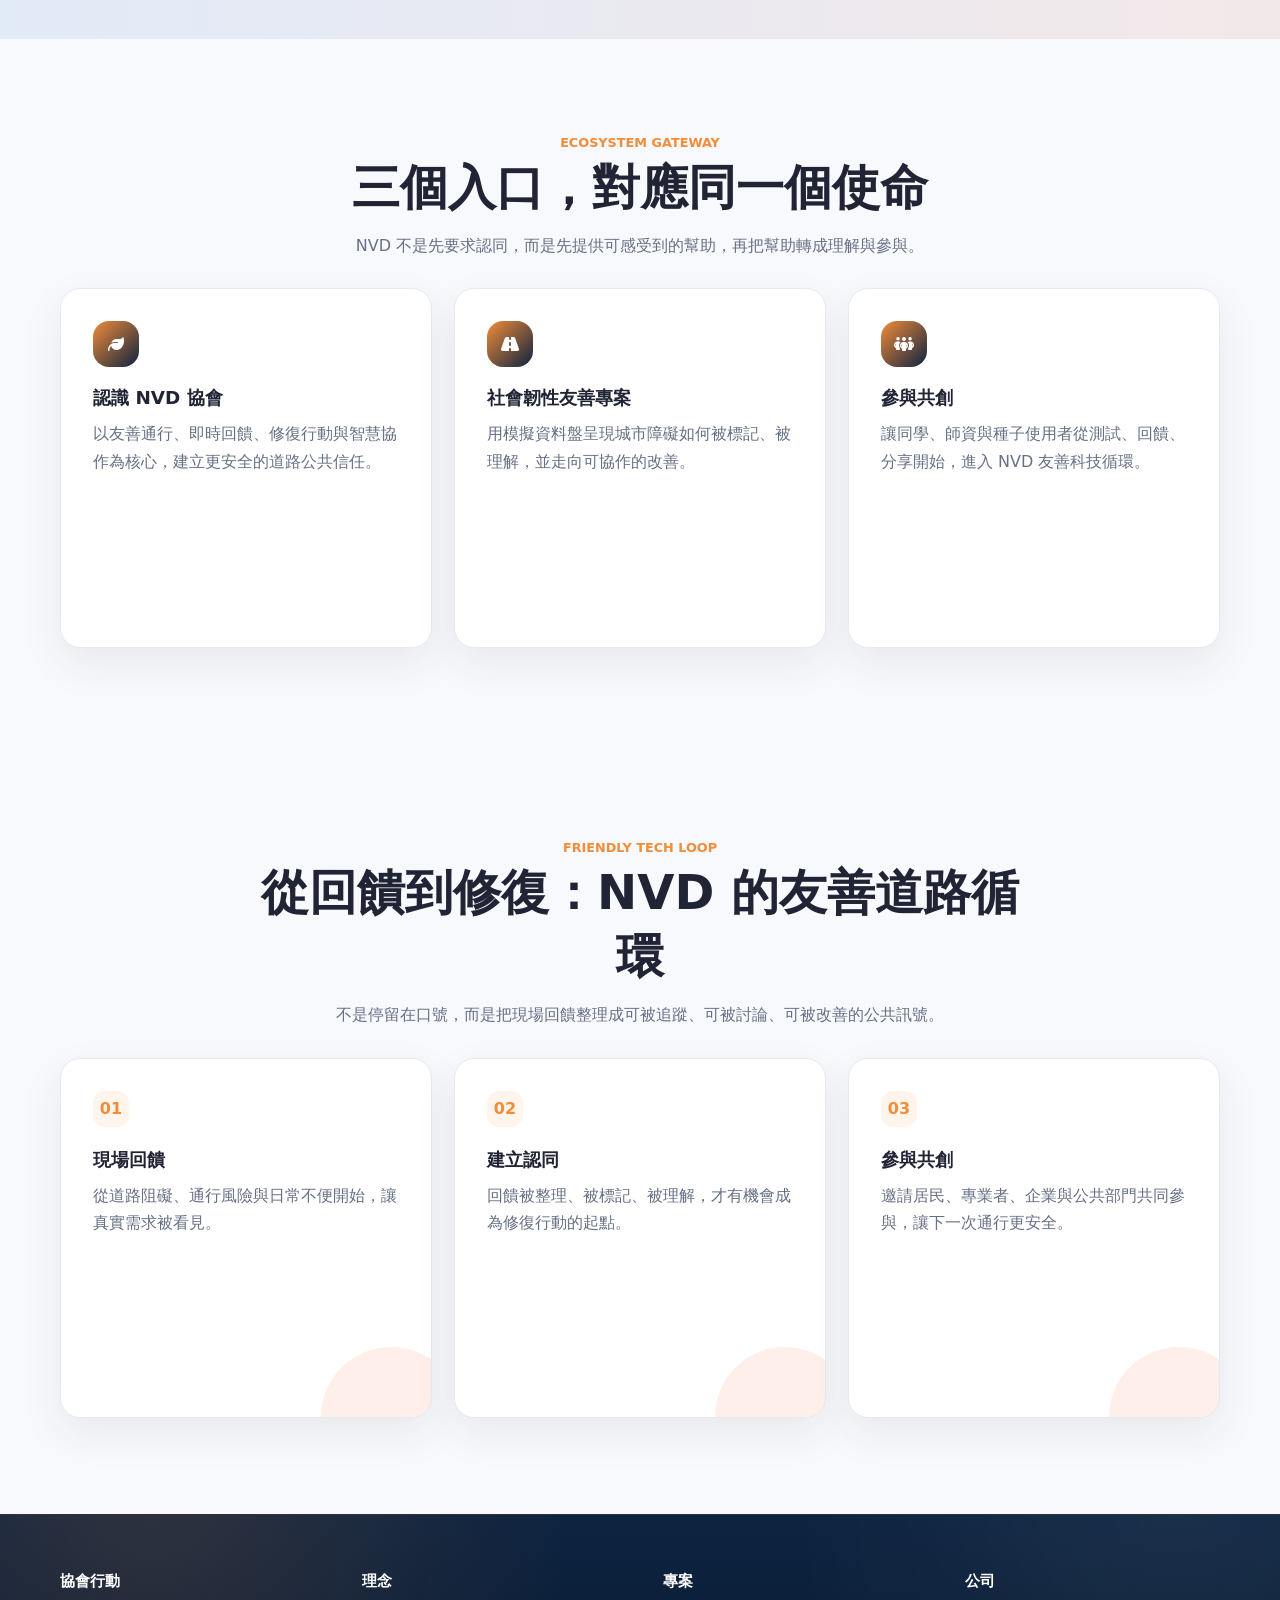
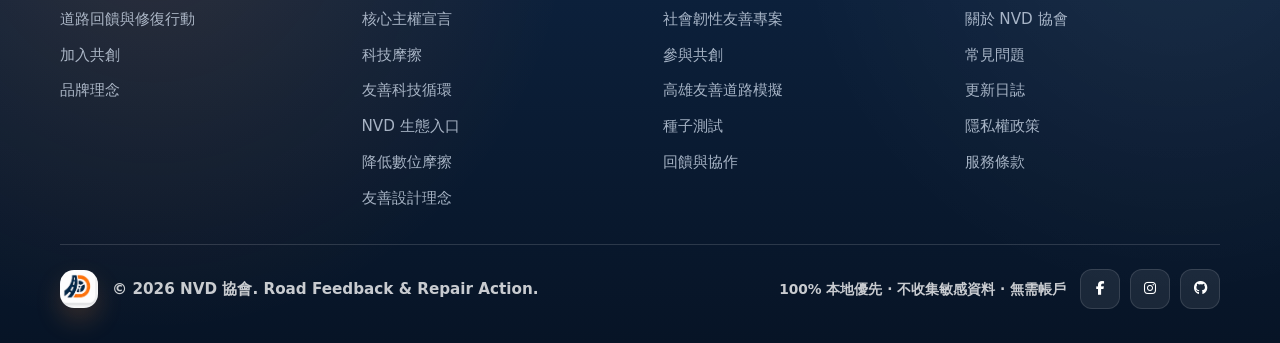
==== commit 0c373fe1: "Refocus site as NVD association official site" ====
--- a/index.html
+++ b/index.html
@@ -1,4 +1,4 @@
-﻿<!doctype html>
+<!doctype html>
 <html lang="zh-Hant">
   <head>
     <meta charset="UTF-8" />
@@ -26,7 +26,7 @@
       property="og:image"
       content="https://yi-anchen888.github.io/NVD-Toolkit/assets/og-image.jpg"
     />
-    <link rel="icon" href="data:," />
+    <link rel="icon" type="image/png" href="assets/nvd-logo-icon.png" />
     <link rel="preconnect" href="https://fonts.googleapis.com" />
     <link rel="preconnect" href="https://fonts.gstatic.com" crossorigin />
     <link
@@ -45,8 +45,9 @@
     <header class="site-header">
       <nav class="navbar container" aria-label="主要導覽">
         <a class="brand" href="index.html" aria-label="NVD 協會首頁">
-          <span class="brand-mark"><i class="fa-solid fa-road"></i></span>
-          <span data-i18n="brandName">NVD 協會</span>
+          <img class="brand-logo brand-logo-light" src="assets/nvd-logo-horizontal.png" alt="NVD Road Feedback & Repair" width="950" height="318" />
+          <img class="brand-logo brand-logo-dark" src="assets/nvd-logo-horizontal-reverse.png" alt="NVD Road Feedback & Repair" width="330" height="145" />
+          <span class="brand-text" data-i18n="brandName">NVD 協會</span>
         </a>
 
         <button
@@ -64,7 +65,6 @@
 
         <div class="nav-links" id="primaryNav" aria-label="網站選單">
           <a class="active" href="index.html" data-i18n="navHome">首頁</a>
-          <a href="software.html" data-i18n="navSoftware">友善軟體</a>
           <a href="resilience.html" data-i18n="navResilience">道路行動</a>
           <a href="manifesto.html" data-i18n="navManifesto">品牌理念</a>
           <a href="join.html" data-i18n="navLoop">加入共創</a>
@@ -140,8 +140,8 @@
               <span data-i18n="homePrimaryCta">查看道路行動</span>
               <i class="fa-solid fa-arrow-right"></i>
             </a>
-            <a class="secondary-link-btn" href="software.html">
-              <span data-i18n="homeSecondaryCta">下載友善軟體</span>
+            <a class="secondary-link-btn" href="manifesto.html">
+              <span data-i18n="homeSecondaryCta">認識 NVD 協會</span>
               <i class="fa-solid fa-arrow-right"></i>
             </a>
             <a class="tertiary-link-btn" href="join.html">
@@ -150,7 +150,7 @@
             </a>
           </div>
 
-          <div class="hero-stats" aria-label="檔案處理計數">
+          <div class="hero-stats" aria-label="友善行動計數">
             <span class="stat-dot" aria-hidden="true"></span>
             <strong id="processedFilesCount">1,312,619</strong>
             <span data-i18n="statsProcessedFiles">友善行動節點</span>
@@ -165,10 +165,10 @@
         <div class="section-heading centered-heading">
           <div>
             <p class="eyebrow">NVD LIFE HUB</p>
-            <h2 id="hubDashboardTitle">把工具、資料與友善行動接成一個入口</h2>
+            <h2 id="hubDashboardTitle">把道路回饋、資料與友善行動接成一個入口</h2>
             <p class="section-lead">
               左側是使用者最直覺的一鍵回報端，右側是社會韌性數據板。NVD
-              讓每一次工具使用，都能被整理成可理解、可討論、可改善的系統訊號。
+              讓每一次道路回饋，都能被整理成可理解、可討論、可改善的系統訊號。
             </p>
           </div>
         </div>
@@ -235,10 +235,10 @@
           <div>
             <p class="eyebrow" data-i18n="valuesEyebrow">Core Values</p>
             <h2 id="valuesTitle" data-i18n="valuesTitle">
-              從工具開始，走向友善社會系統
+              從道路回饋開始，走向友善社會系統
             </h2>
             <p class="section-lead" data-i18n="valuesLead">
-              我們先幫人少卡一次，再讓每一次下載、測試與回饋，成為社會韌性的一個節點。
+              我們把道路上的真實阻礙整理成可被看見、可被追蹤、可被改善的公共訊號。
             </p>
           </div>
         </div>
@@ -259,14 +259,14 @@
             ></span>
             <h3 data-i18n="valueAccessTitle">友善可及</h3>
             <p data-i18n="valueAccessText">
-              讓專業前輩、企業經營者、無礙需求者與照護同行者，都能以更低摩擦接上 AI 時代的工具能力。
+              讓專業前輩、企業經營者、無礙需求者與照護同行者，都能以更低摩擦參與 AI 時代的公共協作。
             </p>
           </article>
           <article class="value-card">
             <span class="value-icon"><i class="fa-solid fa-route"></i></span>
-            <h3 data-i18n="valueActionTitle">從工具到行動</h3>
+            <h3 data-i18n="valueActionTitle">從回饋到行動</h3>
             <p data-i18n="valueActionText">
-              每一次使用、分享與回饋，都能推動下一個更友善的工具與專案。
+              每一次觀察、分享與回饋，都能推動下一個更友善的道路專案。
             </p>
           </article>
         </div>
@@ -280,7 +280,7 @@
                 Dual Friction
               </p>
               <h2 data-i18n="dualFrictionTitle">
-                我們想解決的，不只是工具問題
+                我們想解決的，不只是道路問題
               </h2>
               <p class="section-lead" data-i18n="dualFrictionLead">
                 數位流程會卡住人，城市空間也會卡住人。NVD
@@ -296,7 +296,7 @@
               ></span>
               <h3 data-i18n="digitalFrictionTitle">數位摩擦</h3>
               <p data-i18n="digitalFrictionText">
-                複雜指令、軟體門檻、轉檔流程與介面焦慮，讓很多人明明有需求，卻被工具擋在門外。
+                資訊落差、通報門檻、責任分散與介面焦慮，讓很多真實需求難以被看見。
               </p>
             </article>
             <article class="dual-friction-card physical-card">
@@ -331,9 +331,9 @@
         </div>
 
         <div class="gateway-grid">
-          <a class="gateway-card" href="software.html">
+          <a class="gateway-card" href="resilience.html">
             <span><i class="fa-solid fa-leaf"></i></span>
-            <h3 data-i18n="gatewaySoftwareTitle">綠色友善軟體</h3>
+            <h3 data-i18n="gatewaySoftwareTitle">認識 NVD 協會</h3>
             <p data-i18n="gatewaySoftwareText">
               從轉檔、簡報還原與日常效率開始，讓人不用註冊、不背指令也能完成任務。
             </p>
@@ -365,34 +365,34 @@
           <div>
             <p class="eyebrow" data-i18n="loopEyebrow">Friendly Tech Loop</p>
             <h2 id="loopTitle" data-i18n="loopTitle">
-              從下載到認同：NVD 的友善科技循環
+              從回饋到修復：NVD 的友善道路循環
             </h2>
             <p class="section-lead" data-i18n="loopLead">
               NVD
-              不是用注意力換點擊，而是用工具建立信任。從解決痛點，到建立認同，再到參與共創。
+              不是停留在口號，而是把現場回饋整理成可被追蹤、可被討論、可被改善的公共訊號。
             </p>
           </div>
         </div>
         <div class="loop-grid">
           <article class="loop-card">
             <span>01</span>
-            <h3 data-i18n="loopUseTitle">使用工具</h3>
+            <h3 data-i18n="loopUseTitle">現場回饋</h3>
             <p data-i18n="loopUseText">
-              從轉檔、整理、還原簡報這類小痛點開始，讓使用者先感受到省力。
+              從道路阻礙、通行風險與日常不便開始，讓真實需求被看見。
             </p>
           </article>
           <article class="loop-card">
             <span>02</span>
             <h3 data-i18n="loopTrustTitle">建立認同</h3>
             <p data-i18n="loopTrustText">
-              工具真的好用，使用者就會理解友善科技不是口號，而是少一次卡關。
+              回饋被整理、被標記、被理解，才有機會成為修復行動的起點。
             </p>
           </article>
           <article class="loop-card">
             <span>03</span>
             <h3 data-i18n="loopCoCreateTitle">參與共創</h3>
             <p data-i18n="loopCoCreateText">
-              分享工具、回饋問題、協助測試，讓下一個人更容易使用科技。
+              邀請居民、專業者、企業與公共部門共同參與，讓下一次通行更安全。
             </p>
           </article>
         </div>
@@ -404,26 +404,16 @@
         <div class="footer-top">
           <div class="footer-grid" aria-label="頁尾導覽">
             <section class="footer-column">
-              <h2 data-i18n="footerProductsTitle">產品</h2>
+              <h2 data-i18n="footerProductsTitle">協會行動</h2>
               <ul>
                 <li>
-                  <a href="software.html#product" data-i18n="footerProductTools"
-                    >NVD 友善軟體與知識圖書館</a
-                  >
-                </li>
-                <li>
-                  <a
-                    href="software.html#workflow"
-                    data-i18n="footerProductConverter"
-                    >使用流程</a
-                  >
-                </li>
-                <li>
-                  <a
-                    href="software.html#security"
-                    data-i18n="footerProductSlides"
-                    >下載與安全</a
-                  >
+                  <a href="resilience.html" data-i18n="footerProductTools">道路回饋與修復行動</a>
+                </li>
+                <li>
+                  <a href="join.html" data-i18n="footerProductConverter">加入共創</a>
+                </li>
+                <li>
+                  <a href="manifesto.html" data-i18n="footerProductSlides">品牌理念</a>
                 </li>
               </ul>
             </section>
@@ -518,13 +508,13 @@
                   >
                 </li>
                 <li>
-                  <a href="software.html#workflow" data-i18n="footerCompanyFaq"
+                  <a href="join.html#faq" data-i18n="footerCompanyFaq"
                     >常見問題</a
                   >
                 </li>
                 <li>
                   <a
-                    href="software.html#product"
+                    href="resilience.html"
                     data-i18n="footerCompanyUpdates"
                     >更新日誌</a
                   >
@@ -552,9 +542,7 @@
 
         <div class="footer-bottom">
           <div class="footer-brand">
-            <span class="footer-logo" aria-hidden="true"
-              ><i class="fa-solid fa-road"></i
-            ></span>
+            <span class="footer-logo" aria-hidden="true"><img class="footer-logo-img" src="assets/nvd-logo-icon.png" alt="" /></span>
             <p data-i18n="footerCopy">
               © 2026 NVD 協會. Road Feedback & Repair Action.
             </p>
@@ -608,27 +596,27 @@
               <li>
                 <span class="step-number">1</span>
                 <div>
-                  <strong data-i18n="stepOneTitle">選功能與下載</strong>
+                  <strong data-i18n="stepOneTitle">認識行動入口</strong>
                   <p data-i18n="stepOneText">
-                    在網站中選擇您需要的工具分類，點擊直達連結或下載點取得工具。
+                    從首頁、道路行動、品牌理念或加入共創頁面，選擇最符合您需求的參與入口。
                   </p>
                 </div>
               </li>
               <li>
                 <span class="step-number">2</span>
                 <div>
-                  <strong data-i18n="stepTwoTitle">一鍵自動化</strong>
+                  <strong data-i18n="stepTwoTitle">送出友善回饋</strong>
                   <p data-i18n="stepTwoText">
-                    程式皆經過極簡設計，開啟後只需一鍵點擊，便能自動啟動處理流程。
+                    依照頁面提示完成回饋或參與表單，讓資訊進入後續整理流程。
                   </p>
                 </div>
               </li>
               <li>
                 <span class="step-number">3</span>
                 <div>
-                  <strong data-i18n="stepThreeTitle">直達結果下載</strong>
+                  <strong data-i18n="stepThreeTitle">完成參與回饋</strong>
                   <p data-i18n="stepThreeText">
-                    無任何繁雜設定，處理完成的檔案將自動輸出，即刻下載並投入工作。
+                    透過表單、社群或現場協作完成回饋，讓道路阻礙被看見並進入後續整理。
                   </p>
                 </div>
               </li>
@@ -640,27 +628,26 @@
             <div class="faq-group">
               <div class="faq-item">
                 <h4 data-i18n="faqOneQuestion">
-                  Q: 使用這些工具需要付費或註冊嗎？
+                  Q: 參與 NVD 行動需要付費或註冊嗎？
                 </h4>
                 <p data-i18n="faqOneAnswer">
-                  本站推薦的部分客製工具提供免費下載，其餘外部工具則視原廠政策而定，多數均有免註冊免費體驗額度。
+                  參與 NVD 協會行動不以購買服務為前提；實際活動、合作與社群參與方式，將依各專案公告為準。
                 </p>
               </div>
               <div class="faq-item">
                 <h4 data-i18n="faqTwoQuestion">
-                  Q: 開啟打包工具時若被防毒軟體攔截該怎麼辦？
+                  Q: 外部平台要求登入或授權時該怎麼辦？
                 </h4>
                 <p data-i18n="faqTwoAnswer">
-                  由於本地工具通常是獨立可執行檔，Windows Defender
-                  等可能會出現誤報。若您信任來源，可依系統提示選擇仍要執行。
+                  若外部平台要求登入、授權或填寫資料，請先確認網域、用途與隱私政策；不確定時可以先暫停。
                 </p>
               </div>
               <div class="faq-item">
                 <h4 data-i18n="faqThreeQuestion">
-                  Q: 下載 EXE 工具前需要注意什麼？
+                  Q: 使用外部連結前需要注意什麼？
                 </h4>
                 <p data-i18n="faqThreeAnswer">
-                  請只從本站卡片提供的官方連結下載，下載後可先使用防毒軟體掃描。若系統跳出未知來源提醒，請確認檔名與來源後再執行。
+                  請確認連結來源與頁面網域；若外部服務要求提供個人資料，請先閱讀該服務的隱私政策與使用條款。
                 </p>
               </div>
             </div>
@@ -714,7 +701,7 @@
             <h3 data-i18n="privacySectionScope">我們如何保護你的資料</h3>
             <p data-i18n="privacyScopeText">
               NVD
-              自生活，實用工具箱是純前端靜態網站。本網站不要求註冊帳號，也不會主動收集你的姓名、電子郵件、檔案內容或付款資料。
+              NVD 協會網站是純前端靜態網站。本網站不要求註冊帳號，也不會主動收集你的姓名、電子郵件、檔案內容或付款資料。
             </p>
 
             <h3 data-i18n="privacySectionStorage">本機儲存資料</h3>
@@ -727,12 +714,12 @@
             <p data-i18n="privacyThirdPartyText">
               本網站透過 GitHub Pages 提供頁面，並可能載入 Google Fonts、Font
               Awesome 與 Google Drive
-              下載連結。這些服務可能依各自政策處理基本連線紀錄。
-            </p>
-
-            <h3 data-i18n="privacySectionDownloads">下載與工具使用</h3>
+              外部社群與協作連結。這些服務可能依各自政策處理基本連線紀錄。
+            </p>
+
+            <h3 data-i18n="privacySectionDownloads">外部連結與協作服務</h3>
             <p data-i18n="privacyDownloadsText">
-              下載工具後，請確認來源並使用防毒軟體掃描。本網站不會讀取你的本機檔案內容；外部工具或第三方網站的資料處理方式，請以該服務提供者的政策為準。
+              本網站可能連結至社群平台、協作表單或第三方資訊頁。離開本站後的資料處理方式，請以該服務提供者的政策為準。
             </p>
           </section>
 
@@ -747,22 +734,22 @@
             </p>
             <h3 data-i18n="termsSectionService">服務內容</h3>
             <p data-i18n="termsServiceText">
-              本網站提供實用工具推薦、下載連結、使用說明與相關資源整理。部分連結會導向第三方網站或雲端硬碟下載頁。
+              本網站提供 NVD 協會理念、道路回饋與修復行動、參與共創與相關資源整理。部分連結可能導向第三方網站或社群平台。
             </p>
 
             <h3 data-i18n="termsSectionUse">使用責任</h3>
             <p data-i18n="termsUseText">
-              使用者應自行確認工具是否符合需求，並遵守所在地法律與第三方服務規範。請勿使用本網站或相關工具處理、散布或侵害他人權利的內容。
-            </p>
-
-            <h3 data-i18n="termsSectionDownloads">下載風險提醒</h3>
+              使用者應自行確認外部服務是否符合需求，並遵守所在地法律與第三方服務規範。請勿使用本網站或相關資源處理、散布或侵害他人權利的內容。
+            </p>
+
+            <h3 data-i18n="termsSectionDownloads">外部連結提醒</h3>
             <p data-i18n="termsDownloadsText">
-              本站會盡力維護連結與說明的正確性，但無法保證所有第三方工具、下載檔案或外部網站永久可用或完全無風險。執行可執行檔前，請先確認來源並掃描檔案。
+              本站會盡力維護連結與說明的正確性，但無法保證所有第三方網站、社群平台或外部資源永久可用或完全無風險。使用外部服務前，請自行確認其條款與隱私政策。
             </p>
 
             <h3 data-i18n="termsSectionChanges">內容異動</h3>
             <p data-i18n="termsChangesText">
-              我們可能依專案進度調整工具清單、連結、政策與條款。更新後的內容會公布於本頁，繼續使用網站即代表你了解並接受更新內容。
+              我們可能依專案進度調整行動資訊、連結、政策與條款。更新後的內容會公布於本頁，繼續使用網站即代表你了解並接受更新內容。
             </p>
           </section>
         </div>
--- a/styles.css
+++ b/styles.css
@@ -165,9 +165,40 @@
 
 .brand {
   min-width: 0;
-  gap: 10px;
+  gap: 0;
   font-size: 1.18rem;
   font-weight: 800;
+  line-height: 1;
+}
+
+.brand-logo {
+  display: block;
+  width: clamp(154px, 16vw, 210px);
+  height: auto;
+  max-height: 52px;
+  object-fit: contain;
+}
+
+.brand-logo-dark {
+  display: none;
+}
+
+body[data-theme="dark"] .brand-logo-light {
+  display: none;
+}
+
+body[data-theme="dark"] .brand-logo-dark {
+  display: block;
+}
+
+.brand-text {
+  position: absolute;
+  width: 1px;
+  height: 1px;
+  overflow: hidden;
+  clip: rect(0 0 0 0);
+  clip-path: inset(50%);
+  white-space: nowrap;
 }
 
 .brand-mark {
@@ -4063,9 +4094,17 @@
   place-items: center;
   flex: 0 0 auto;
   color: #fff;
-  background: linear-gradient(135deg, var(--brand-orange), #ffb06b);
+  background: transparent;
   border-radius: 14px;
-  box-shadow: 0 12px 26px rgba(242, 140, 56, 0.28);
+  box-shadow: 0 12px 26px rgba(242, 140, 56, 0.2);
+  overflow: hidden;
+}
+
+.footer-logo-img {
+  display: block;
+  width: 100%;
+  height: 100%;
+  object-fit: contain;
 }
 
 .footer-logo i {
@@ -4544,6 +4583,11 @@
 
   .brand {
     font-size: 0.98rem;
+  }
+
+  .brand-logo {
+    width: clamp(136px, 34vw, 168px);
+    max-height: 46px;
   }
 
   .brand-mark {
